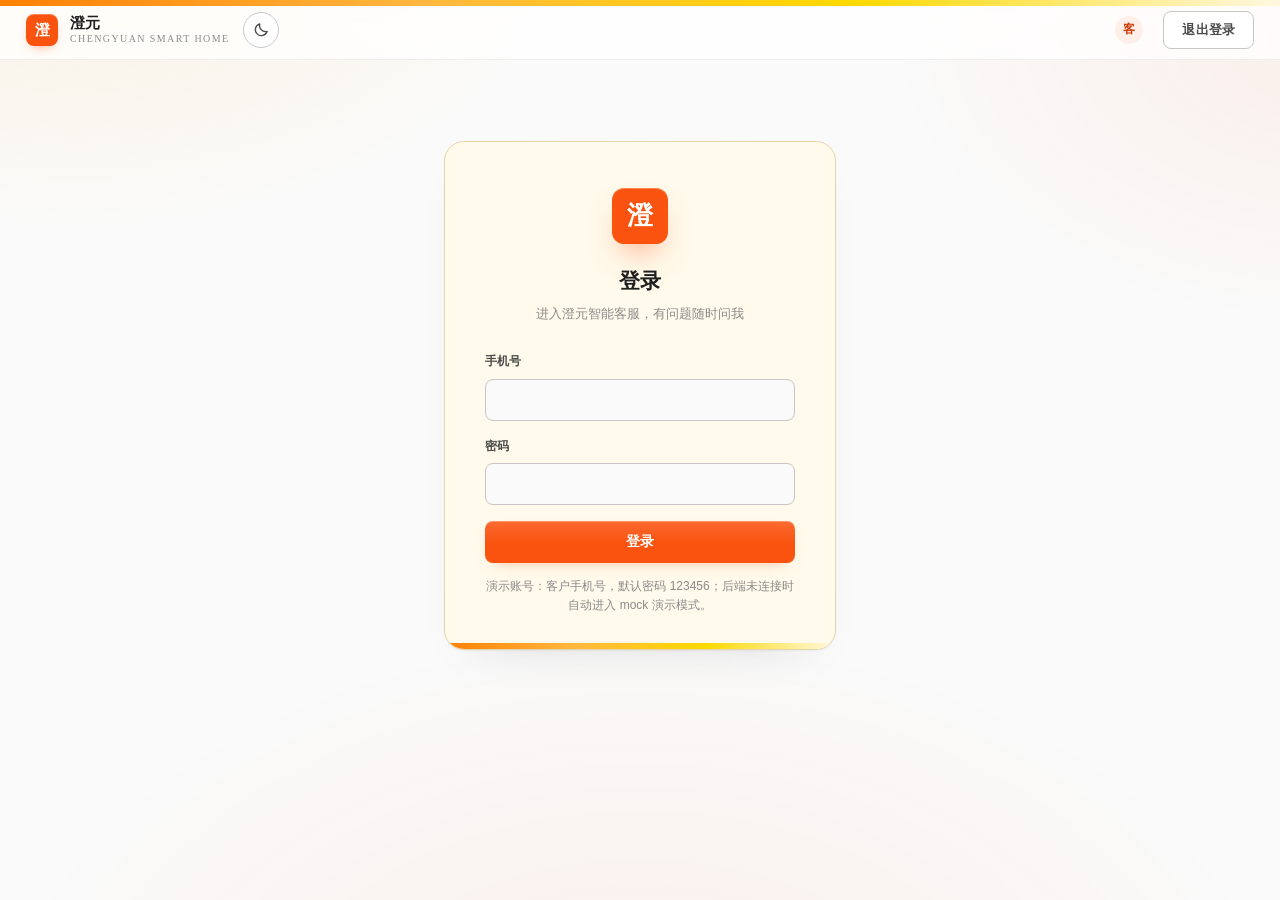
==== AI Service Agent/web/index.html @ 6de07be1 "fix(web): avoid address form without editable orders" ====
﻿<!DOCTYPE html>
<html lang="zh-CN">
<head>
<meta charset="utf-8">
<meta name="viewport" content="width=device-width, initial-scale=1">
<title>澄元智能客服</title>
<style>

/* ============================================================
   design-taste-frontend 改版 v4（2026-09-18）
   设计读法：premium smart-home consumer chat surface（redesign
   overhaul，保留 IA / 事件协议 / 逻辑层契约）。
   参考 web/DESIGN-mistral.ai.md：日落暖橙（#FA520F）+ 奶油面板 +
   墨色正文；日落条纹带为全站签名；按钮/输入 8px · 卡片 12px ·
   面板 20px，仅徽章保留 pill；用户气泡 = 墨色深底（button-dark 语言）。
   橙只出现在主 CTA / 激活态 / 签名条纹，不进气泡、不铺大面。
   Dials: VARIANCE 5 / MOTION 4 / DENSITY 3
   Shape lock（唯一半径规则）：面板 20px · 卡片/气泡 12px ·
   按钮/输入 8px · 图标按钮圆形 · 徽章 pill
   ============================================================ */
:root{
  --bg:#fafafa;
  --topbar-bg:rgba(255,255,255,.78);
  --surface:#ffffff;
  --surface-2:#fafafa;
  --surface-3:#f5f5f5;
  --cream:#fff8e0;
  --cream-soft:#fffaeb;
  --beige-deep:#e6d5a8;
  --bubble-ai:#ffffff;
  --bubble-user:#1f1f1f;
  --bubble-user-text:#ffffff;
  --ink:#1f1f1f;
  --ink-2:#4a4a4a;
  --ink-3:#8a8a8a;
  --line:#ededed;
  --line-strong:#c7c7c7;
  --accent:#fa520f;
  --accent-strong:#cc3a05;
  --accent-weak:rgba(250,82,15,.08);
  --accent-text:#cc3a05;
  --accent-line:rgba(250,82,15,.24);
  --btn-text:#ffffff;
  --stripe:linear-gradient(90deg,#ff8105,#ffb83e,#ffd900,#fff8e0);
  --glow-1:rgba(255,177,16,.12);
  --glow-2:rgba(250,82,15,.07);
  --ok:#0ea572;
  --warn:#c47f0e;
  --warn-weak:#fdf3e3;
  --warn-line:rgba(196,127,14,.22);
  --danger:#d93b3b;
  --danger-weak:#fdecec;
  --danger-line:rgba(217,59,59,.22);
  --shadow-panel:0 1px 2px rgba(31,31,31,.05),0 20px 48px -32px rgba(31,31,31,.18);
  --shadow-card:0 1px 2px rgba(31,31,31,.04);
  --shadow-btn:0 6px 16px -10px rgba(250,82,15,.55);
  --r-xl:20px;
  --r-lg:12px;
  --r-md:8px;
  --r-pill:999px;
  --ease:cubic-bezier(.2,.7,.2,1);
}
html[data-theme="dark"]{
  --bg:#141210;
  --topbar-bg:rgba(20,18,16,.78);
  --surface:#1c1917;
  --surface-2:#211d1a;
  --surface-3:#2a241d;
  --cream:#2b241c;
  --cream-soft:#241f19;
  --beige-deep:#4a4034;
  --bubble-ai:#211d1a;
  --bubble-user:#f2ede6;
  --bubble-user-text:#1f1f1f;
  --ink:#f2ede6;
  --ink-2:#b8b0a6;
  --ink-3:#8a8178;
  --line:rgba(255,255,255,.08);
  --line-strong:rgba(255,255,255,.15);
  --accent:#ff6b2b;
  --accent-strong:#ff8547;
  --accent-weak:rgba(255,107,43,.14);
  --accent-text:#ffb289;
  --accent-line:rgba(255,178,137,.26);
  --btn-text:#0a0f1e;
  --glow-1:rgba(255,129,5,.14);
  --glow-2:rgba(255,184,62,.07);
  --ok:#3bd68c;
  --warn:#f0b34a;
  --warn-weak:rgba(245,158,11,.14);
  --warn-line:rgba(240,179,74,.26);
  --danger:#f3706f;
  --danger-weak:rgba(239,68,68,.14);
  --danger-line:rgba(243,112,111,.26);
  --shadow-panel:0 1px 0 rgba(255,255,255,.03),0 1px 2px rgba(0,0,0,.4),
    0 30px 64px -34px rgba(0,0,0,.62);
  --shadow-card:0 1px 2px rgba(0,0,0,.35);
  --shadow-btn:0 8px 20px -10px rgba(109,149,255,.4);
}
*{box-sizing:border-box}
html{color-scheme:light}
html[data-theme="dark"]{color-scheme:dark}
body{margin:0;min-height:100dvh;background:var(--bg);color:var(--ink);
  font-family:"SF Pro Display","SF Pro Text",-apple-system,BlinkMacSystemFont,
  "Segoe UI Variable Display","Segoe UI","PingFang SC","Hiragino Sans GB",
  "Microsoft YaHei UI","Microsoft YaHei","Helvetica Neue",sans-serif;
  -webkit-font-smoothing:antialiased;text-rendering:optimizeLegibility;line-height:1.6}
body::before{content:"";position:fixed;inset:0;z-index:-1;pointer-events:none;
  background:
    radial-gradient(52rem 34rem at 6% -12%,var(--glow-1),transparent 62%),
    radial-gradient(46rem 30rem at 104% 4%,var(--glow-2),transparent 60%),
    radial-gradient(64rem 42rem at 50% 118%,var(--glow-2),transparent 64%)}
body::after{content:"";position:fixed;top:0;left:0;right:0;height:6px;z-index:40;
  background:var(--stripe);pointer-events:none}
button{font-family:inherit}
button,input{-webkit-tap-highlight-color:transparent}
::selection{background:var(--accent-weak);color:var(--accent-text)}

.topbar{position:sticky;top:0;z-index:20;height:60px;display:flex;align-items:center;
  gap:14px;padding:0 26px;background:var(--topbar-bg);
  backdrop-filter:blur(18px) saturate(180%);-webkit-backdrop-filter:blur(18px) saturate(180%);
  border-bottom:1px solid var(--line)}
.brand{display:flex;align-items:center;gap:12px}
.brand-logo{flex:none;width:32px;height:32px;border-radius:var(--r-md);background:var(--accent);
  color:var(--btn-text);display:flex;align-items:center;justify-content:center;font-size:15px;font-weight:800;
  box-shadow:inset 0 1px 0 rgba(255,255,255,.28),0 5px 14px -8px var(--accent)}
.brand-logo.lg{width:56px;height:56px;border-radius:var(--r-lg);font-size:26px;margin:0 auto 20px;
  box-shadow:inset 0 1px 0 rgba(255,255,255,.28),0 16px 34px -16px var(--accent)}
.brand-text{display:flex;flex-direction:column;line-height:1.25}
.brand-name{font-size:15px;font-weight:700;letter-spacing:.01em}
.brand-sub{font-size:10px;color:var(--ink-3);letter-spacing:.14em;
  font-family:Georgia,"Times New Roman",serif}
.icon-btn{flex:none;width:36px;height:36px;border-radius:50%;border:1px solid var(--line-strong);
  background:var(--surface);color:var(--ink-2);display:inline-flex;align-items:center;
  justify-content:center;cursor:pointer;
  transition:border-color .2s var(--ease),color .2s var(--ease),background .2s var(--ease),transform .15s var(--ease)}
.icon-btn:hover{border-color:var(--accent);color:var(--accent-text);background:var(--accent-weak)}
.icon-btn:active{transform:scale(.94)}
.ico-sun{display:none}
html[data-theme="dark"] .ico-sun{display:block}
html[data-theme="dark"] .ico-moon{display:none}
.topbar-user{margin-left:auto;display:flex;align-items:center;gap:10px}
.user-avatar{width:28px;height:28px;border-radius:50%;background:var(--accent-weak);
  color:var(--accent-text);display:flex;align-items:center;justify-content:center;
  font-size:12px;font-weight:700}
.user-name{font-size:13px;color:var(--ink-2)}

.view{display:none}
.view.active{display:block;animation:view-in .32s var(--ease) both}
@keyframes view-in{from{opacity:0;transform:translateY(8px)}to{opacity:1;transform:none}}

.chat-wrap{position:relative;max-width:880px;margin:16px auto 22px;background:var(--surface);
  border:1px solid var(--line);border-radius:var(--r-xl);box-shadow:var(--shadow-panel);
  display:flex;flex-direction:column;height:calc(100dvh - 98px);min-height:520px;overflow:hidden}
.chat-wrap::before{content:"";position:absolute;top:0;left:22px;right:22px;height:1px;z-index:1;
  background:linear-gradient(90deg,transparent,rgba(255,255,255,.9),transparent);pointer-events:none}
html[data-theme="dark"] .chat-wrap::before{background:linear-gradient(90deg,transparent,rgba(255,255,255,.14),transparent)}
.chat-head{display:flex;align-items:center;gap:14px;padding:18px 24px;border-bottom:1px solid var(--line)}
.agent-avatar{flex:none;width:42px;height:42px;border-radius:var(--r-lg);background:var(--accent);
  color:var(--btn-text);display:flex;align-items:center;justify-content:center;
  box-shadow:inset 0 1px 0 rgba(255,255,255,.28),0 8px 20px -12px var(--accent)}
.chat-meta{display:flex;flex-direction:column;gap:3px;min-width:0}
.chat-title-row{display:flex;align-items:center;gap:10px;flex-wrap:wrap}
.chat-title{font-size:15px;font-weight:700;letter-spacing:-.01em}
.conn-text{font-size:12px;color:var(--ink-3)}
.status-tag{display:inline-flex;align-items:center;gap:7px;height:26px;padding:0 12px;
  border-radius:var(--r-pill);font-size:12px;font-weight:600;letter-spacing:.02em;
  border:1px solid transparent}
.status-tag::before{content:"";width:6px;height:6px;border-radius:50%;background:currentColor}
.status-tag.ai{background:var(--accent-weak);color:var(--accent-text);border-color:var(--accent-line)}
.status-tag.ai::before{background:var(--accent);animation:dot-pulse 2.6s ease-in-out infinite}
.status-tag.human{background:var(--warn-weak);color:var(--warn);border-color:var(--warn-line)}
@keyframes dot-pulse{0%,100%{box-shadow:0 0 0 0 rgba(250,82,15,.4)}55%{box-shadow:0 0 0 5px rgba(250,82,15,0)}}

.chips{display:flex;gap:8px;flex-wrap:wrap;padding:13px 24px;border-bottom:1px solid var(--line)}
.chip{appearance:none;border:1px solid var(--line-strong);background:var(--surface);
  color:var(--ink-2);border-radius:var(--r-md);height:32px;padding:0 15px;font-size:13px;
  font-weight:500;cursor:pointer;display:inline-flex;align-items:center;
  transition:border-color .2s var(--ease),color .2s var(--ease),
  background .2s var(--ease),transform .15s var(--ease),box-shadow .2s var(--ease)}
.chip:hover{border-color:var(--accent);color:var(--accent-text);background:var(--accent-weak);
  box-shadow:0 4px 12px -8px var(--accent)}
.chip:active{transform:scale(.96)}

.msg-list{flex:1;overflow-y:auto;padding:26px 26px 22px;display:flex;flex-direction:column;gap:18px;
  scroll-behavior:smooth}
.msg-list:empty{align-items:center;justify-content:center}
.msg-list:empty::before{content:"澄";width:48px;height:48px;border-radius:var(--r-lg);
  display:flex;align-items:center;justify-content:center;font-size:21px;font-weight:800;
  color:#ffffff;background:var(--accent);border:1px solid var(--accent-strong);
  box-shadow:0 12px 28px -16px var(--accent);
  margin-bottom:16px}
html[data-theme="dark"] .msg-list:empty::before{box-shadow:inset 0 1px 0 rgba(255,255,255,.08),0 12px 28px -16px var(--accent)}
.msg-list:empty::after{content:"您好，我是澄元智能客服，有问题随时问我。\A 查订单、食谱咨询、固件更新，或直接选择上方快捷指令。";
  white-space:pre-line;text-align:center;color:var(--ink-3);font-size:14px;line-height:2;
  display:block;max-width:420px}
.msg-list .enter{animation:msg-in .4s var(--ease) both}
@keyframes msg-in{from{opacity:0;transform:translateY(8px) scale(.99)}to{opacity:1;transform:none}}

.msg{max-width:74%;padding:11px 16px;border-radius:var(--r-lg);font-size:14px;line-height:1.66;
  white-space:pre-wrap;overflow-wrap:break-word;position:relative}
.msg.user{align-self:flex-end;background:var(--bubble-user);color:var(--bubble-user-text);
  border-radius:var(--r-lg);box-shadow:var(--shadow-card)}
.msg.assistant{align-self:flex-start;background:var(--bubble-ai);border:1px solid var(--line);
  color:var(--ink);border-radius:var(--r-lg);margin-left:44px;
  box-shadow:var(--shadow-card)}
html[data-theme="dark"] .msg.assistant{box-shadow:inset 0 1px 0 rgba(255,255,255,.04),var(--shadow-card)}
html[data-theme="dark"] .msg.assistant::before,html[data-theme="dark"] .card::before{box-shadow:inset 0 1px 0 rgba(255,255,255,.06)}
.msg.system{align-self:center;background:var(--surface-2);border:1px solid var(--line);
  color:var(--ink-2);font-size:12px;border-radius:var(--r-pill);padding:5px 14px;max-width:90%}
.msg.assistant.typing::after{content:"";display:inline-block;width:2px;height:1em;margin-left:3px;
  vertical-align:-.15em;border-radius:1px;background:var(--accent);animation:caret-blink 1.05s steps(2,start) infinite}
@keyframes caret-blink{0%,100%{opacity:1}50%{opacity:0}}
.msg.assistant::before,.card::before{content:"澄";position:absolute;left:-44px;top:2px;width:32px;height:32px;
  border-radius:var(--r-md);display:flex;align-items:center;justify-content:center;font-size:13px;font-weight:700;
  color:var(--accent-text);background:var(--cream-soft);border:1px solid var(--beige-deep)}

.card{position:relative;border:1px solid var(--line);background:var(--surface);
  border-radius:var(--r-lg);padding:16px 18px;font-size:13px;max-width:74%;
  align-self:flex-start;margin-left:44px;box-shadow:var(--shadow-card);overflow-wrap:break-word}
.card h4{margin:0 0 8px;font-size:12px;font-weight:700;letter-spacing:.05em;color:var(--accent-text)}
.card p{margin:4px 0;color:var(--ink-2);line-height:1.6}
.row{display:flex;gap:8px;flex-wrap:wrap;margin-top:12px}
.form-card .old-info{margin:0 0 12px;padding:10px;background:var(--surface-2);border-radius:10px}
.form-card .old-info div{font-size:13px;color:var(--ink-2)}
.form-card label{display:block;margin:10px 0 5px;font-size:13px;color:var(--ink-2)}
.form-card input{width:100%;margin-bottom:4px}
.form-error{display:none;margin-top:8px;color:#ef4444;font-size:13px}

.notice,.error-bar,.handoff-banner{max-width:86%;align-self:stretch;border-radius:var(--r-md);
  padding:11px 14px;font-size:13px;line-height:1.6;overflow-wrap:break-word;
  border:1px solid var(--line);border-left-width:3px}
.notice{background:var(--warn-weak);border-left-color:var(--warn);color:var(--warn)}
.error-bar{background:var(--danger-weak);border-left-color:var(--danger);color:var(--danger)}
.handoff-banner{background:var(--accent-weak);border-left-color:var(--accent);color:var(--accent-text)}

.btn{appearance:none;border:none;border-radius:var(--r-md);padding:9px 18px;font-size:13px;
  font-weight:600;cursor:pointer;letter-spacing:.01em;display:inline-flex;align-items:center;justify-content:center;
  transition:transform .15s var(--ease),background .2s var(--ease),
  border-color .2s var(--ease),box-shadow .2s var(--ease),filter .2s var(--ease)}
.btn.primary{background:var(--accent);color:var(--btn-text);
  background-image:linear-gradient(180deg,rgba(255,255,255,.14),rgba(255,255,255,0) 55%);
  box-shadow:inset 0 1px 0 rgba(255,255,255,.28),var(--shadow-btn)}
html[data-theme="dark"] .btn.primary{background-image:linear-gradient(180deg,rgba(255,255,255,.16),rgba(255,255,255,0) 55%)}
.btn.primary:hover:not(:disabled){background:var(--accent-strong);filter:none}
.btn.primary:active:not(:disabled){transform:translateY(1px) scale(.99)}
.btn.ghost{background:var(--surface);border:1px solid var(--line-strong);color:var(--ink-2)}
.btn.ghost:hover:not(:disabled){border-color:var(--accent);color:var(--accent-text)}
.btn.ghost:active:not(:disabled){transform:translateY(1px) scale(.99)}
.btn:disabled{opacity:.5;cursor:not-allowed}
.btn-block{width:100%;padding:12px 18px;font-size:14px}
.btn.chip{height:30px;padding:0 14px}

.input-bar{padding:14px 22px 18px;border-top:1px solid var(--line);
  background:linear-gradient(180deg,transparent,rgba(250,82,15,.02))}
html[data-theme="dark"] .input-bar{background:linear-gradient(180deg,transparent,rgba(255,255,255,.02))}
.composer{display:flex;align-items:center;gap:8px;background:var(--surface-2);
  border:1px solid var(--line-strong);border-radius:var(--r-md);padding:6px 6px 6px 16px;
  box-shadow:inset 0 1px 0 rgba(255,255,255,.55);
  transition:border-color .18s var(--ease),box-shadow .18s var(--ease),background .18s var(--ease)}
html[data-theme="dark"] .composer{box-shadow:inset 0 1px 0 rgba(255,255,255,.04)}
.composer:focus-within{border-color:var(--accent);background:var(--surface);
  box-shadow:0 0 0 3px var(--accent-weak),inset 0 1px 0 rgba(255,255,255,.55)}
html[data-theme="dark"] .composer:focus-within{box-shadow:0 0 0 3px var(--accent-weak),inset 0 1px 0 rgba(255,255,255,.04)}
.composer input{flex:1;min-width:0;border:none;background:transparent;color:var(--ink);
  font-size:14px;outline:none;padding:9px 0;caret-color:var(--accent)}
.composer input::placeholder{color:var(--ink-3)}
.composer input:disabled{opacity:.6;cursor:not-allowed}
.send-btn{flex:none;width:38px;height:38px;border:none;border-radius:var(--r-md);background:var(--accent);
  border-radius:var(--r-md);
  color:var(--btn-text);display:inline-flex;align-items:center;justify-content:center;cursor:pointer;
  box-shadow:inset 0 1px 0 rgba(255,255,255,.28),0 4px 12px -6px var(--accent);
  transition:transform .15s var(--ease),box-shadow .25s var(--ease),filter .25s var(--ease),opacity .2s var(--ease)}
.send-btn:hover:not(:disabled){filter:brightness(1.05);transform:translateY(-1px)}
.send-btn:active:not(:disabled){transform:translateY(0) scale(.94)}
.send-btn:disabled{opacity:.38;cursor:not-allowed;box-shadow:none}

.login-wrap{position:relative;max-width:392px;margin:9vh auto 0;background:var(--cream-soft);
  border:1px solid var(--beige-deep);border-radius:var(--r-xl);padding:46px 40px 34px;box-shadow:var(--shadow-panel);
  overflow:hidden}
.login-wrap::after{content:"";position:absolute;left:0;right:0;bottom:0;height:6px;
  background:var(--stripe);pointer-events:none}
.login-wrap::before{content:"";position:absolute;top:0;left:22px;right:22px;height:1px;
  background:linear-gradient(90deg,transparent,rgba(255,255,255,.95),transparent)}
html[data-theme="dark"] .login-wrap::before{background:linear-gradient(90deg,transparent,rgba(255,255,255,.12),transparent)}
.login-wrap>*{animation:view-in .55s var(--ease) both}
.login-wrap>*:nth-child(2){animation-delay:.04s}
.login-wrap>*:nth-child(3){animation-delay:.08s}
.login-wrap>*:nth-child(4){animation-delay:.12s}
.login-wrap>*:nth-child(5){animation-delay:.16s}
.login-wrap>*:nth-child(6){animation-delay:.2s}
.login-wrap>*:nth-child(7){animation-delay:.24s}
.login-wrap h2{margin:0 0 6px;font-size:21px;font-weight:700;letter-spacing:-.01em;text-align:center}
.login-sub{margin:0 0 28px;font-size:13px;color:var(--ink-3);text-align:center}
.field{margin-bottom:16px}
.field label{display:block;font-size:12px;font-weight:600;color:var(--ink-2);margin-bottom:7px}
.field input{width:100%;border:1px solid var(--line-strong);background:var(--surface-2);
  color:var(--ink);border-radius:var(--r-md);padding:12px 14px;font-size:14px;outline:none;caret-color:var(--accent);
  transition:border-color .2s var(--ease),background .2s var(--ease),box-shadow .2s var(--ease)}
.field input::placeholder{color:var(--ink-3)}
.field input:hover{border-color:var(--line-strong)}
.field input:focus{border-color:var(--accent);background:var(--surface);
  box-shadow:0 0 0 3px var(--accent-weak)}
.hint{font-size:12px;color:var(--ink-3);text-align:center;margin:14px 0 0;line-height:1.6}
.hint.error{color:var(--danger)}

.btn:focus-visible,.icon-btn:focus-visible,.chip:focus-visible,.send-btn:focus-visible{outline:2px solid var(--accent);outline-offset:2px}
.msg-list::-webkit-scrollbar{width:8px}
.msg-list::-webkit-scrollbar-thumb{background:var(--line-strong);border-radius:8px;
  border:2px solid transparent;background-clip:content-box}
.msg-list::-webkit-scrollbar-thumb:hover{background:var(--ink-3);border:2px solid transparent;background-clip:content-box}
.msg-list::-webkit-scrollbar-track{background:transparent}

@media (max-width:900px){
  .topbar{padding:0 16px}
  .chat-wrap{margin:8px;height:calc(100dvh - 76px);min-height:460px}
  .msg{max-width:86%}
  .card{max-width:86%}
  .msg-list{padding:20px 16px}
  .chips,.chat-head,.input-bar{padding-left:16px;padding-right:16px}
}
@media (max-width:560px){
  .msg.assistant,.card{margin-left:0}
  .msg.assistant::before,.card::before{display:none}
  .msg.assistant,.card{border-radius:var(--r-lg)}
  .login-wrap{margin:6vh auto 0;padding:38px 24px 30px}
}
@media (prefers-reduced-motion:reduce){
  *,*::before,*::after{animation-duration:.01ms !important;animation-iteration-count:1 !important;
    transition-duration:.01ms !important}
}

</style>
</head>
<body>
<header class="topbar">
  <div class="brand">
    <span class="brand-logo" aria-hidden="true">澄</span>
    <span class="brand-text">
      <span class="brand-name">澄元</span>
      <span class="brand-sub">CHENGYUAN SMART HOME</span>
    </span>
  </div>
  <button class="icon-btn" id="btn-theme" type="button" aria-label="切换深色模式" title="切换深浅主题">
    <svg class="ico-moon" viewBox="0 0 24 24" width="17" height="17" fill="none" stroke="currentColor" stroke-width="1.8" stroke-linecap="round" stroke-linejoin="round" aria-hidden="true"><path d="M20 14.5A8.5 8.5 0 0 1 9.5 4 8.5 8.5 0 1 0 20 14.5z"/></svg>
    <svg class="ico-sun" viewBox="0 0 24 24" width="17" height="17" fill="none" stroke="currentColor" stroke-width="1.8" stroke-linecap="round" aria-hidden="true"><circle cx="12" cy="12" r="4"/><path d="M12 2v2M12 20v2M2 12h2M20 12h2M4.9 4.9l1.4 1.4M17.7 17.7l1.4 1.4M19.1 4.9l-1.4 1.4M6.3 17.7l-1.4 1.4"/></svg>
  </button>
  <div class="topbar-user" id="topbar-user" hidden>
    <span class="user-avatar" id="user-avatar" aria-hidden="true">客</span>
    <span class="user-name" id="user-name"></span>
    <button class="btn ghost" id="btn-logout">退出登录</button>
  </div>
</header>

<main id="view-login" class="view">
  <div class="login-wrap">
    <span class="brand-logo lg" aria-hidden="true">澄</span>
    <h2>登录</h2>
    <p class="login-sub">进入澄元智能客服，有问题随时问我</p>
    <div class="field">
      <label for="login-account">手机号</label>
      <input id="login-account" autocomplete="username" spellcheck="false">
    </div>
    <div class="field">
      <label for="login-password">密码</label>
      <input id="login-password" type="password" autocomplete="current-password">
    </div>
    <button class="btn primary btn-block" id="btn-login">登录</button>
    <p class="hint error" id="login-error" hidden></p>
    <p class="hint">演示账号：客户手机号，默认密码 123456；后端未连接时自动进入 mock 演示模式。</p>
  </div>
</main>

<main id="view-chat" class="view">
  <div class="chat-wrap">
    <div class="chat-head">
      <div class="agent-avatar" aria-hidden="true">
        <svg viewBox="0 0 24 24" width="20" height="20" fill="none" stroke="currentColor" stroke-width="1.7" stroke-linecap="round" stroke-linejoin="round"><path d="M12 3l1.9 4.6L18.5 9l-4.6 1.9L12 15.5l-1.9-4.6L5.5 9l4.6-1.4z"/><path d="M18.5 15.5l.9 2.1 2.1.9-2.1.9-.9 2.1-.9-2.1-2.1-.9 2.1-.9z"/></svg>
      </div>
      <div class="chat-meta">
        <div class="chat-title-row">
          <span class="chat-title">澄元智能客服</span>
          <span class="status-tag" id="status-tag">AI 在线</span>
        </div>
        <span class="conn-text" id="conn-text">连接正常</span>
      </div>
    </div>
    <div class="chips" id="chips" role="group" aria-label="快捷指令"></div>
    <div class="msg-list" id="msg-list" aria-live="polite"></div>
    <div class="input-bar">
      <div class="composer">
        <input id="msg-input" placeholder="输入消息，Enter 发送" aria-label="消息输入框" autocomplete="off" spellcheck="false">
        <button class="send-btn" id="btn-send" disabled aria-label="发送消息">
          <svg viewBox="0 0 24 24" width="18" height="18" fill="none" stroke="currentColor" stroke-width="2" stroke-linecap="round" stroke-linejoin="round" aria-hidden="true"><path d="M4.5 12h15"/><path d="M13.5 6l6 6-6 6"/></svg>
        </button>
      </div>
    </div>
  </div>
</main>
<script>
(function () {
  'use strict';

  /* ============ 纯逻辑层（DOM 无关，Node vm 可测） ============ */

  function createInitialStore() {
    return {
      view: null,
      auth: null,
      conversation: { conversation_id: null, mode: 'ai' },
      messages: [],
      conn: { status: 'idle', lastError: null },
      pendingAction: null,
      profile: null,
      orders: [],
      ordersStatus: 'idle',
      config: { mock: false, baseUrl: '' },
    };
  }

  function resolveView(hash, hasToken) {
    if (!hasToken) return 'login';
    return hash === '#/login' ? 'login' : 'chat';
  }

  var EVENT_TYPES = [
    'token', 'tool_call', 'tool_result', 'clarification_required',
    'confirmation_required', 'confirmation_updated', 'approval_required',
    'approval_updated', 'safety_rejected', 'handoff_created',
    'handoff_resolved', 'error', 'done',
  ];

  function msgId() {
    return 'm-' + Date.now().toString(36) + '-' + Math.random().toString(36).slice(2, 8);
  }

  function maskPhone(value) {
    var text = String(value || '');
    if (text.length <= 7) return '****';
    return text.slice(0, 3) + '****' + text.slice(-4);
  }

  function resolveFormType(missing) {
    var fields = missing || [];
    if (fields.indexOf('phone') >= 0) return 'update_phone';
    if (fields.indexOf('address') >= 0) return 'update_address';
    return null;
  }

  function buildFormContent(missing, profile, orders) {
    var formType = resolveFormType(missing);
    if (!formType) return null;
    var safeProfile = profile || {};

    if (formType === 'update_phone') {
      return {
        form_type: formType,
        title: '修改联系电话',
        old_info: { '当前手机号': maskPhone(safeProfile.phone || '未知') },
        fields: [
          { name: 'phone', label: '新手机号', type: 'tel', required: true },
        ],
        submit_label: '确认修改',
      };
    }

    var orderOptions = orders || [];
    var requiresOrder = (missing || []).indexOf('order_id') >= 0;
    if (requiresOrder && orderOptions.length === 0) {
      return {
        form_type: formType,
        empty_reason: '当前没有可修改收货地址的订单。',
      };
    }
    var oldInfo = { '当前收货地址': safeProfile.address || '未知' };
    var fields = [];
    if (requiresOrder) {
      if (orderOptions.length === 1) {
        var onlyOrder = orderOptions[0];
        oldInfo['目标订单'] = onlyOrder.order_id + ' · ' + (onlyOrder.status_display || '订单');
        return {
          form_type: formType,
          title: '修改收货地址',
          old_info: oldInfo,
          order_id: onlyOrder.order_id,
          fields: [{ name: 'address', label: '新收货地址', type: 'text', required: true }],
          submit_label: '确认修改',
        };
      }
      fields.push({
        name: 'order_id',
        label: '选择订单',
        type: 'select',
        required: true,
        options: orderOptions.map(function (order) {
          return {
            value: order.order_id,
            label: order.order_id + ' · ' + (order.status_display || '订单'),
          };
        }),
      });
    }
    fields.push({ name: 'address', label: '新收货地址', type: 'text', required: true });
    return {
      form_type: formType,
      title: '修改收货地址',
      old_info: oldInfo,
      fields: fields,
      submit_label: '确认修改',
    };
  }

  var PHONE_PATTERN = /^\+?[0-9][0-9\- ]{5,19}$/;

  function validateFormValues(form, values, profile) {
    var safeProfile = profile || {};
    var fields = form.fields || [];
    for (var i = 0; i < fields.length; i++) {
      var field = fields[i];
      var value = String(values[field.name] || '').trim();
      if (field.required && !value) return '请填写' + field.label;
      if (field.name === 'order_id' && value && value.length > 64) {
        return '订单号长度不能超过 64 个字符';
      }
    }

    if (form.form_type === 'update_phone') {
      var phone = String(values.phone || '').trim();
      if (!PHONE_PATTERN.test(phone)) return '请输入有效的新手机号';
      if (safeProfile.phone && phone === safeProfile.phone) {
        return '新手机号不能与当前手机号相同';
      }
    }

    if (form.form_type === 'update_address') {
      var address = String(values.address || '').trim();
      if (address.length < 5) return '新收货地址长度不能少于 5 个字符';
      if (safeProfile.address && address === safeProfile.address) {
        return '新收货地址不能与当前收货地址相同';
      }
    }

    return '';
  }

  function formatFormSubmission(formType, values) {
    if (formType === 'update_phone') {
      return '[表单提交] 修改联系电话\n新手机号：' + String(values.phone || '').trim();
    }
    if (formType === 'update_address') {
      var lines = ['[表单提交] 修改收货地址'];
      var orderId = String(values.order_id || '').trim();
      if (orderId) lines.push('订单号：' + orderId);
      lines.push('新地址：' + String(values.address || '').trim());
      return lines.join('\n');
    }
    return '';
  }

  function resetConversation(store) {
    var s = JSON.parse(JSON.stringify(store));
    s.conversation = { conversation_id: null, mode: 'ai' };
    s.messages = [];
    s.conn = { status: 'idle', lastError: null };
    s.pendingAction = null;
    return s;
  }

  function mergeHistory(existing, incoming) {
    var seen = {};
    var out = [];
    existing.forEach(function (m) { if (m.id) seen[m.id] = true; out.push(m); });
    (incoming || []).forEach(function (m) {
      var id = m.id || msgId();
      var content = m.text || m.content || '';
      if (content.indexOf('[表单提交] 修改联系电话') === 0 ||
          content.indexOf('[表单提交] 修改收货地址') === 0) return;
      if (seen[id]) return;
      seen[id] = true;
      out.push({
        id: id,
        role: m.role === 'user' ? 'user' : 'assistant',
        kind: 'text',
        content: m.text || m.content || '',
        meta: m.meta || {},
      });
    });
    return out;
  }

  function applyEvent(store, event) {
    var type = event.type;
    var data = event.data || {};
    var s = JSON.parse(JSON.stringify(store));
    s.conn.lastError = null;

    switch (type) {
      case 'token':
        s.conn.status = 'streaming';
        var last = s.messages[s.messages.length - 1];
        if (last && last.role === 'assistant' && last.kind === 'text') {
          last.content += data.text || '';
        } else {
          s.messages.push({ id: msgId(), role: 'assistant', kind: 'text', content: data.text || '', meta: {} });
        }
        break;
      case 'tool_call':
      case 'tool_result':
        break;
      case 'clarification_required': {
        var form = buildFormContent(data.missing || [], s.profile, s.orders);
        if (form && form.empty_reason) {
          s.messages.push({
            id: msgId(),
            role: 'assistant',
            kind: 'notice',
            content: {
              rule: 'address_options_unavailable',
              reason: s.ordersStatus === 'error'
                ? '订单列表加载失败，请重新打开会话或稍后重试。'
                : form.empty_reason,
            },
            meta: {},
          });
        } else if (form) {
          s.messages.push({
            id: msgId(), role: 'assistant', kind: 'form',
            content: form, meta: { status: 'pending' },
          });
        } else {
          s.messages.push({ id: msgId(), role: 'assistant', kind: 'clarify',
            content: { missing: data.missing || [], reason: data.reason || null }, meta: {} });
        }
        break;
      }
      case 'confirmation_required':
        s.pendingAction = { kind: 'confirm', status: 'pending', summary: data.summary || '' };
        s.messages.push({ id: msgId(), role: 'assistant', kind: 'confirm',
          content: { summary: data.summary || '' }, meta: { status: 'pending' } });
        break;
      case 'confirmation_updated':
        var confirmStatus = data.action === 'confirmed' ? 'confirmed' : 'canceled';
        if (s.pendingAction && s.pendingAction.kind === 'confirm') s.pendingAction.status = confirmStatus;
        for (var j = s.messages.length - 1; j >= 0; j--) {
          if (s.messages[j].kind === 'confirm') { s.messages[j].meta.status = confirmStatus; break; }
        }
        break;
      case 'approval_required':
        s.pendingAction = { kind: 'approval', id: data.approval_id, status: 'pending',
          summary: data.summary || '', expires_at: data.expires_at || null };
        s.messages.push({ id: msgId(), role: 'assistant', kind: 'approval',
          content: { approval_id: data.approval_id, summary: data.summary || '', expires_at: data.expires_at || null },
          meta: { status: 'pending' } });
        break;
      case 'approval_updated':
        var approvalStatus = data.status || 'pending';
        if (s.pendingAction && s.pendingAction.kind === 'approval' && s.pendingAction.id === data.approval_id) {
          s.pendingAction.status = approvalStatus;
        }
        for (var k = s.messages.length - 1; k >= 0; k--) {
          if (s.messages[k].kind === 'approval') { s.messages[k].meta.status = approvalStatus; break; }
        }
        break;
      case 'safety_rejected':
        s.messages.push({ id: msgId(), role: 'assistant', kind: 'notice',
          content: { rule: data.rule || '', reason: data.reason || '' }, meta: {} });
        break;
      case 'handoff_created':
        s.conversation.mode = 'human';
        s.conn.status = 'polling';
        s.messages.push({ id: msgId(), role: 'system', kind: 'handoff',
          content: { reason: data.reason || '', summary: data.summary || '' }, meta: { state: 'created' } });
        break;
      case 'handoff_resolved':
        s.conversation.mode = 'ai';
        s.conn.status = 'idle';
        s.messages.push({ id: msgId(), role: 'system', kind: 'handoff', content: {}, meta: { state: 'resolved' } });
        break;
      case 'error':
        s.conn.lastError = { code: data.code || 'E_UNKNOWN', message: data.message || '未知错误' };
        s.messages.push({ id: msgId(), role: 'system', kind: 'error',
          content: { code: data.code || 'E_UNKNOWN', message: data.message || '未知错误' }, meta: {} });
        break;
      case 'done':
        // event-spec done.final 契约：无 token 流（如 KB 缺口整段回复）时，
        // 最终文本只携带在 done.final 里；有 token 流时其内容已拼入末条 text，幂等跳过。
        s.conn.status = s.conversation.mode === 'human' ? 'polling' : 'idle';
        if (typeof data.final === 'string' && data.final) {
          var last = s.messages[s.messages.length - 1];
          if (last && last.kind === 'form' && last.meta.status === 'pending') return s;
          var alreadyShown = last && last.kind === 'text' && last.role === 'assistant' &&
            last.content === data.final;
          if (!alreadyShown) {
            s.messages.push({ id: msgId(), role: 'assistant', kind: 'text',
              content: data.final, meta: {} });
          }
        }
        break;
    }
    return s;
  }
  var QUICK_CMDS = [
    { label: '新会话', cmd: '重新开始' },
    { label: '查订单', cmd: '查询我的订单' },
    { label: '食谱咨询', cmd: '我想咨询食谱' },
    { label: '固件更新', cmd: '如何更新固件' },
    { label: 'App 配对', cmd: '如何配对 Chengyuan Home App' },
    { label: '申请售后', cmd: '我要申请售后' },
    { label: '转人工', cmd: '转人工客服' },
  ];

  function statusLabel(status) {
    if (status === 'approved') return '已通过';
    if (status === 'rejected') return '已拒绝';
    if (status === 'expired') return '已过期';
    return '审批中';
  }

  function messageNode(m) {
    switch (m.kind) {
      case 'text':
        return { tag: 'div', attrs: { class: 'msg ' + m.role }, children: [m.content] };
      case 'form': {
        var oldInfo = m.content.old_info || {};
        var oldKeys = Object.keys(oldInfo);
        var oldKids = oldKeys.map(function (key) {
          return { tag: 'div', children: [key + '：' + oldInfo[key]] };
        });
        var fieldNodes = (m.content.fields || []).map(function (field) {
          var attrs = {
            name: field.name,
            type: field.type || 'text',
            'data-form-field': field.name,
            'aria-label': field.label,
          };
          if (field.required) attrs.required = 'required';
          if (field.type === 'select') {
            delete attrs.type;
            return { tag: 'div', children: [
              { tag: 'label', children: [field.label] },
              { tag: 'select', attrs: attrs, children: (field.options || []).map(function (option) {
                return {
                  tag: 'option',
                  attrs: { value: option.value },
                  children: [option.label],
                };
              }) },
            ] };
          }
          return { tag: 'div', children: [
            { tag: 'label', children: [field.label] },
            { tag: 'input', attrs: attrs },
          ] };
        });
        var buttonAttrs = {
          class: 'btn primary',
          'data-action': 'form-submit',
          'data-form-id': m.id,
        };
        if (m.meta.status === 'submitted') buttonAttrs.disabled = 'disabled';
        return { tag: 'div', attrs: { class: 'card form-card', 'data-form-id': m.id }, children: [
          { tag: 'h4', children: [m.content.title] },
          { tag: 'div', attrs: { class: 'old-info' }, children: oldKids },
          { tag: 'div', children: fieldNodes },
          { tag: 'div', attrs: { class: 'form-error' }, children: [''] },
          { tag: 'div', attrs: { class: 'row' }, children: [
            { tag: 'button', attrs: buttonAttrs, children: [m.content.submit_label] },
          ] },
        ] };
      }
      case 'clarify':
        var missing = m.content.missing || [];
        var kids = [
          { tag: 'h4', children: ['需要补充信息'] },
          { tag: 'p', children: ['请提供：' + missing.join('、')] },
        ];
        if (missing.length) {
          kids.push({
            tag: 'div', attrs: { class: 'row' }, children: missing.map(function (field) {
              return { tag: 'button', attrs: { class: 'btn ghost chip', 'data-action': 'clarify', 'data-field': field }, children: ['补充 ' + field] };
            }),
          });
        }
        return { tag: 'div', attrs: { class: 'card' }, children: kids };
      case 'confirm':
        return { tag: 'div', attrs: { class: 'card' }, children: [
          { tag: 'h4', children: ['请确认操作'] },
          { tag: 'p', children: [m.content.summary] },
          m.meta.status === 'pending'
            ? { tag: 'div', attrs: { class: 'row' }, children: [
                { tag: 'button', attrs: { class: 'btn primary', 'data-action': 'confirm', 'data-msg-id': m.id }, children: ['确认'] },
                { tag: 'button', attrs: { class: 'btn ghost', 'data-action': 'cancel', 'data-msg-id': m.id }, children: ['取消'] },
              ] }
            : { tag: 'p', children: [m.meta.status === 'confirmed' ? '已确认' : '已取消'] },
        ] };
      case 'approval': {
        var approvalKids = [
          { tag: 'h4', children: ['高风险操作 · 人工审批中'] },
          { tag: 'p', children: [m.content.summary] },
          { tag: 'p', children: ['状态：' + statusLabel(m.meta.status) +
            (m.content.expires_at ? '（' + m.content.expires_at + ' 到期）' : '')] },
        ];
        if (m.meta.status === 'pending') {
          approvalKids.push({ tag: 'div', attrs: { class: 'row' }, children: [
            { tag: 'button', attrs: { class: 'btn primary', 'data-action': 'approve', 'data-approval-id': m.content.approval_id }, children: ['同意'] },
            { tag: 'button', attrs: { class: 'btn ghost', 'data-action': 'reject', 'data-approval-id': m.content.approval_id }, children: ['拒绝'] },
          ] });
        }
        return { tag: 'div', attrs: { class: 'card' }, children: approvalKids };
      }
      case 'notice':
        return {
          tag: 'div',
          attrs: { class: 'notice' },
          children: [m.content.rule === 'address_options_unavailable'
            ? m.content.reason
            : '安全拦截：' + m.content.reason],
        };
      case 'handoff':
        return m.meta.state === 'created'
          ? { tag: 'div', attrs: { class: 'handoff-banner' }, children: ['已转人工客服' + (m.content.summary ? '：' + m.content.summary : '')] }
          : { tag: 'div', attrs: { class: 'handoff-banner' }, children: ['人工服务已结束，AI 客服继续为您服务'] };
      case 'error':
        return { tag: 'div', attrs: { class: 'error-bar' }, children: ['[' + m.content.code + '] ' + m.content.message] };
    }
  }

  function buildView(store) {
    var human = store.conversation.mode === 'human';
    var reconnecting = store.conn.status === 'reconnecting';
    return {
      headerStatus: human
        ? { text: '人工接待中', cls: 'human', connText: '当前由人工客服接待' }
        : { text: 'AI 在线', cls: 'ai', connText: reconnecting ? '连接中断，重连中…' : '连接正常' },
      chips: QUICK_CMDS.map(function (c) {
        return { tag: 'button', attrs: { class: 'chip', 'data-cmd': c.cmd }, children: [c.label] };
      }),
      messages: store.messages.map(messageNode),
      inputDisabled: store.conn.status === 'streaming' || store.conn.status === 'reconnecting',
    };
  }
  function createApi(config) {
    var base = (config && config.baseUrl) || '';
    var token = (config && config.token) || null;
    var fetchImpl = (config && config.fetchImpl) || (typeof fetch !== 'undefined' ? fetch : null);

    function headers() {
      var h = { 'Content-Type': 'application/json' };
      if (token) h['Authorization'] = 'Bearer ' + token;
      return h;
    }

    function apiError(label, r) {
      var err = new Error(label + ' ' + r.status);
      err.status = r.status;
      err.code = r.status === 401 ? 'AUTH_EXPIRED' : label;
      return err;
    }

    async function login(account, password) {
      var r = await fetchImpl(base + '/auth/login', {
        method: 'POST', headers: headers(),
        body: JSON.stringify({ phone: account, password: password }),
      });
      if (!r.ok) throw apiError('LOGIN_FAILED', r);
      var auth = await r.json();
      token = (auth && auth.token) || null;
      return auth;
    }

    async function createSession(user) {
      // D2：后端 CreateSessionBody{user_id}（user-page-spec §10）；user 缺失兜底 anonymous
      var uid = (user && (user.id || user.name)) || 'anonymous';
      var r = await fetchImpl(base + '/sessions', {
        method: 'POST', headers: headers(),
        body: JSON.stringify({ user_id: uid }),
      });
      if (!r.ok) throw apiError('SESSION_FAILED', r);
      return await r.json();
    }

    async function getMessages(conversationId) {
      var r = await fetchImpl(base + '/conversations/' + encodeURIComponent(conversationId) + '/messages', { headers: headers() });
      if (!r.ok) throw apiError('MESSAGES_FAILED', r);
      var data = await r.json();
      // D4：后端 {items, mode} -> 页面消费形状 {messages, mode}（loadHistory / applyPollResult）
      return { messages: (data && data.items) || [], mode: data && data.mode };
    }

    async function getProfile() {
      var r = await fetchImpl(base + '/me/profile', { headers: headers() });
      if (!r.ok) throw apiError('PROFILE_FAILED', r);
      return await r.json();
    }

    async function getOrders() {
      var r = await fetchImpl(base + '/me/orders?address_editable=true', { headers: headers() });
      if (!r.ok) throw apiError('ORDERS_FAILED', r);
      return await r.json();
    }

    async function sendMessage(conversationId, text, onEvent) {
      var r = await fetchImpl(base + '/chat', {
        method: 'POST', headers: headers(),
        body: JSON.stringify({ session_id: conversationId, message: text }),
      });
      if (!r.ok || !r.body) throw apiError('SEND_FAILED', r);
      var reader = r.body.getReader();
      var decoder = new TextDecoder();
      var buf = '';
      while (true) {
        var chunk = await reader.read();
        if (chunk.done) break;
        buf += decoder.decode(chunk.value, { stream: true });
        var idx;
        while ((idx = buf.indexOf('\n\n')) >= 0) {
          var block = buf.slice(0, idx);
          buf = buf.slice(idx + 2);
          block.split('\n').forEach(function (line) {
            if (line.indexOf('data: ') === 0) onEvent(JSON.parse(line.slice(6)));
          });
        }
      }
      return { ok: true };
    }

    async function confirm(conversationId, action) {
      var r = await fetchImpl(base + '/actions/confirm', {
        method: 'POST', headers: headers(),
        body: JSON.stringify({ conversation_id: conversationId, action: action }),
      });
      if (!r.ok) throw apiError('CONFIRM_FAILED', r);
      return await r.json();
    }

    async function approve(approvalId) {
      var r = await fetchImpl(base + '/approvals/' + encodeURIComponent(approvalId) + '/approve', {
        method: 'POST', headers: headers(),
      });
      if (!r.ok) throw apiError('APPROVE_FAILED', r);
      return await r.json();
    }

    async function reject(approvalId) {
      var r = await fetchImpl(base + '/approvals/' + encodeURIComponent(approvalId) + '/reject', {
        method: 'POST', headers: headers(),
      });
      if (!r.ok) throw apiError('APPROVE_FAILED', r);
      return await r.json();
    }

    async function clarify(conversationId, fields) {
      var r = await fetchImpl(base + '/actions/clarify', {
        method: 'POST', headers: headers(),
        body: JSON.stringify({ conversation_id: conversationId, fields: fields || [] }),
      });
      if (!r.ok) throw apiError('CLARIFY_FAILED', r);
      return await r.json();
    }

    return {
      login: login, createSession: createSession, getMessages: getMessages,
      sendMessage: sendMessage, confirm: confirm, approve: approve, reject: reject, clarify: clarify,
      getOrders: getOrders,
      getProfile: getProfile,
    };
  }

  var MOCK_EVENT_DELAY_MS = 120; // P2: mock 事件逐条推送间隔，模拟真实 SSE 流式节奏

  function mockDelay(ms) {
    return new Promise(function (resolve) { setTimeout(resolve, ms); });
  }

  function createMockApi(opts) {
    // P1: mock 是会话内状态（刷新即重置，真实历史由后端 Message Store 重建）。
    // 坐席回复只在流内发出 handoff_created 之后才由 getMessages 返回，
    // 避免登录/刷新时预置「人工客服回复 / 人工服务已结束」。
    var delayMs = (opts && opts.delayMs != null) ? opts.delayMs : MOCK_EVENT_DELAY_MS;
    var handoffSeen = false;
    var seatDelivered = false;
    var seat = { id: 'seat-1', role: 'assistant', text: '人工客服：您好，您的退款申请已加急处理，预计 24 小时内到账。' };
    var profile = { user_id: 'demo-user', phone: '+6581234567', address: 'No. 1, Demo Road' };
    var orders = [{
      order_id: 'ORD-PAID-1',
      status_display: '已付款',
      ordered_at: '2026-10-07T00:00:00+08:00',
      amount: 99.0,
      currency: 'CNY',
    }];
    return {
      async login(account) {
        return { token: 'mock-token', user: { name: account || '演示用户' } };
      },
      async createSession() {
        return { conversation_id: 'mock-1', mode: 'ai' };
      },
      async getMessages() {
        if (!handoffSeen) return { messages: [], mode: 'ai' };
        if (!seatDelivered) {
          seatDelivered = true;
          return { messages: [seat], mode: 'human' };
        }
        return { messages: [], mode: 'ai' }; // 模拟人工已解决
      },
      async getProfile() { return profile; },
      async getOrders() { return { orders: orders, count: orders.length }; },
      async sendMessage(conversationId, text, onEvent) {
        // mock 演示流去掉 handoff_resolved：让转人工后的轮询真实跑起来（getMessages 返回 mode=ai 模拟人工解决）
        var events = mockStream().filter(function (e) { return e.type !== 'handoff_resolved'; });
        for (var i = 0; i < events.length; i++) {
          if (events[i].type === 'handoff_created') { handoffSeen = true; seatDelivered = false; }
          onEvent(events[i]);
          if (i < events.length - 1) await mockDelay(delayMs);
        }
        return { ok: true };
      },
      async confirm() { return { ok: true }; },
      async approve() { return { ok: true }; },
      async clarify() { return { ok: true }; },
    };
  }

  function mockStream() {
    return [
      { type: 'token', data: { text: '您好，我是澄元智能客服，有问题随时问我。\n可以查订单、聊食谱、查固件更新，也可以申请售后。' } },
      { type: 'tool_call', data: { name: 'order_lookup', args: { order_id: 'A1001' } } },
      { type: 'tool_result', data: { name: 'order_lookup', ok: true, summary: '订单 A1001：已发货，预计明天送达。' } },
      { type: 'clarification_required', data: { missing: ['order_id'] } },
      { type: 'confirmation_required', data: { summary: '修改订单 A1001 收货地址为：北京市朝阳区 xx 路 1 号' } },
      { type: 'confirmation_updated', data: { action: 'confirmed' } },
      { type: 'approval_required', data: { approval_id: 'ap-1', summary: '取消订单 A1001（金额 ¥1,299.00）', expires_at: '2026-09-17T23:59:59Z' } },
      { type: 'approval_updated', data: { approval_id: 'ap-1', status: 'approved' } },
      { type: 'safety_rejected', data: { rule: 'refund_blacklist', reason: '该订单已超出 7 天无理由退款期限' } },
      { type: 'handoff_created', data: { reason: '用户情绪升级', summary: '用户多次要求人工介入' } },
      { type: 'handoff_resolved', data: {} },
      { type: 'error', data: { code: 'E_TIMEOUT', message: '服务响应超时，请重试' } },
      { type: 'done', data: { final: true } },
    ];
  }
  /* __POLL_LAYER__ */

  function nextPollDelay(attempt) {
    var ms = 1000 * Math.pow(2, attempt);
    return ms > 15000 ? 15000 : ms;
  }

  function canRetry(store) {
    return !!(store.auth && !store.auth.expired);
  }

  function isAuthExpiredError(err) {
    return !!(err && (err.status === 401 || err.code === 'AUTH_EXPIRED'));
  }

  function markAuthExpired(store) {
    var s = resetConversation(store);
    s.auth = { token: null, user: null, expired: true };
    return s;
  }

  function markReconnecting(store, message) {
    var s = JSON.parse(JSON.stringify(store));
    s.conn.status = 'reconnecting';
    s.conn.lastError = { code: 'E_RECONNECT', message: message || '连接中断，重连中…' };
    return s;
  }

  function applyPollResult(store, data) {
    var s = JSON.parse(JSON.stringify(store));
    var incoming = (data.messages || []).filter(function (m) {
      return m && typeof m === 'object';
    }).map(function (m) {
      var copy = JSON.parse(JSON.stringify(m));
      copy.meta = { seat: true };
      return copy;
    });
    s.messages = mergeHistory(s.messages, incoming);
    if (data.mode === 'ai' && s.conversation.mode === 'human') {
      s.conversation.mode = 'ai';
      s.conn.status = 'idle';
      s.messages.push({ id: msgId(), role: 'system', kind: 'handoff', content: {}, meta: { state: 'resolved' } });
    } else {
      s.conn.status = 'polling';
    }
    return s;
  }

  async function bootstrapSession(store, api, savedConversationId) {
    var s = resetConversation(store);
    if (savedConversationId) {
      s.conversation.conversation_id = savedConversationId;
      return { store: s, created: false };
    }
    var session = await api.createSession(store.auth && store.auth.user);
    s.conversation.conversation_id = session.conversation_id || session.session_id;
    s.conversation.mode = session.mode || 'ai';
    return { store: s, created: true };
  }
  /* __WIRING__ */

  if (typeof window !== 'undefined') {
    window.UserPage = {
      createInitialStore: createInitialStore,
      resetConversation: resetConversation,
      mergeHistory: mergeHistory,
      resolveView: resolveView,
      applyEvent: applyEvent,
      EVENT_TYPES: EVENT_TYPES,
      maskPhone: maskPhone,
      resolveFormType: resolveFormType,
      buildFormContent: buildFormContent,
      validateFormValues: validateFormValues,
      formatFormSubmission: formatFormSubmission,
      buildView: buildView,
      createApi: createApi,
      createMockApi: createMockApi,
      mockStream: mockStream,
      nextPollDelay: nextPollDelay,
      markReconnecting: markReconnecting,
      applyPollResult: applyPollResult,
      canRetry: canRetry,
      isAuthExpiredError: isAuthExpiredError,
      markAuthExpired: markAuthExpired,
      bootstrapSession: bootstrapSession,
    };
  }

  /* ============ DOM 装配层（仅浏览器） ============ */
  if (typeof document === 'undefined') return;

  function mountNode(node) {
    if (typeof node === 'string') return document.createTextNode(node);
    var el = document.createElement(node.tag);
    for (var key in node.attrs) {
      if (key === 'class') el.className = node.attrs[key];
      else el.setAttribute(key, node.attrs[key]);
    }
    var children = node.children || [];
    children.forEach(function (child) { el.appendChild(mountNode(child)); });
    return el;
  }

function collectFormValues(formElement) {
  var inputs = formElement.querySelectorAll('[data-form-field]');
  var values = {};
  for (var i = 0; i < inputs.length; i++) {
    values[inputs[i].getAttribute('data-form-field')] = inputs[i].value.trim();
  }
  return values;
}

function showFormError(formElement, message) {
  var errorElement = formElement.querySelector('.form-error');
  if (!errorElement) return;
  errorElement.textContent = message;
  errorElement.style.display = message ? 'block' : 'none';
}

  var prevMsgCount = 0; // 入场动画判定：仅当消息数量增加时视为新消息
  function applyView() {
    var v = UserPage.buildView(store);
    var tag = document.getElementById('status-tag');
    tag.textContent = v.headerStatus.text;
    tag.className = 'status-tag ' + v.headerStatus.cls;
    document.getElementById('conn-text').textContent = v.headerStatus.connText;
    var chips = document.getElementById('chips');
    chips.innerHTML = '';
    v.chips.forEach(function (node) { chips.appendChild(mountNode(node)); });
    var list = document.getElementById('msg-list');
    var isNewMessage = v.messages.length > prevMsgCount;
    prevMsgCount = v.messages.length;
    list.innerHTML = '';
    v.messages.forEach(function (node) { list.appendChild(mountNode(node)); });
    if (isNewMessage && list.lastElementChild) list.lastElementChild.classList.add('enter');
    // 流式输入光标：仅最后一个 AI 文本气泡
    var lastMsg = store.messages[store.messages.length - 1];
    if (store.conn.status === 'streaming' && lastMsg &&
        lastMsg.role === 'assistant' && lastMsg.kind === 'text' && list.lastElementChild) {
      list.lastElementChild.classList.add('typing');
    }
    document.getElementById('msg-input').disabled = v.inputDisabled;
    document.getElementById('btn-send').disabled = v.inputDisabled;
    list.scrollTop = list.scrollHeight;
  }

  var AUTH_KEY = 'user_page_auth';
  var CONV_KEY = 'user_page_conversation';

  function loadConversationId() {
    try { return window.sessionStorage.getItem(CONV_KEY) || null; } catch (e) { return null; }
  }

  function saveConversationId(id) {
    try {
      if (id) window.sessionStorage.setItem(CONV_KEY, id);
      else window.sessionStorage.removeItem(CONV_KEY);
    } catch (e) { /* ignore */ }
  }

  function clearConversationId() {
    try { window.sessionStorage.removeItem(CONV_KEY); } catch (e) { /* ignore */ }
  }

  function loadAuth() {
    try {
      var raw = window.sessionStorage.getItem(AUTH_KEY);
      return raw ? JSON.parse(raw) : null;
    } catch (e) {
      return null;
    }
  }

  function saveAuth(auth) {
    window.sessionStorage.setItem(AUTH_KEY, JSON.stringify(auth));
  }

  function clearAuth() {
    window.sessionStorage.removeItem(AUTH_KEY);
  }

  function showView(name) {
    var login = document.getElementById('view-login');
    var chat = document.getElementById('view-chat');
    login.classList.toggle('active', name === 'login');
    chat.classList.toggle('active', name === 'chat');
    document.getElementById('topbar-user').hidden = name === 'login';
    if (name === 'chat') {
      var displayName = (store.auth && store.auth.user && store.auth.user.name) || '';
      document.getElementById('user-name').textContent = displayName;
      var avatar = document.getElementById('user-avatar');
      if (avatar) avatar.textContent = displayName ? displayName.slice(0, 1) : '客';
    }
  }

  var store = createInitialStore();
  store.auth = loadAuth();
  store.view = resolveView(window.location.hash, !!(store.auth && store.auth.token));
  showView(store.view);

  window.addEventListener('hashchange', function () {
    store.view = resolveView(window.location.hash, !!(store.auth && store.auth.token));
    showView(store.view);
    if (store.view === 'chat' && !store.conversation.conversation_id) bootstrapChat();
  });

  document.getElementById('btn-logout').addEventListener('click', function () {
    stopPolling();
    if (reconnectTimer !== null) { clearTimeout(reconnectTimer); reconnectTimer = null; }
    clearAuth();
    clearConversationId();
    store = resetConversation(store);
    store.auth = null;
    window.location.hash = '#/login';
    store.view = resolveView(window.location.hash, false);
    showView(store.view);
  });

  function getConfig() {
    var mock = false;
    try {
      mock = new URLSearchParams(window.location.search).get('mock') === 'true' ||
        window.localStorage.getItem('mock') === 'true';
      if (window.location.protocol === 'file:') mock = true;
    } catch (e) { /* ignore */ }
    return { mock: mock, baseUrl: '' };
  }

  store.config = getConfig();
  var api = store.config.mock
    ? createMockApi()
    : createApi({ fetchImpl: window.fetch ? window.fetch.bind(window) : null, baseUrl: store.config.baseUrl });

  function handleAuthExpired() {
    stopPolling();
    if (reconnectTimer !== null) { clearTimeout(reconnectTimer); reconnectTimer = null; }
    clearAuth();
    store = markAuthExpired(store);
    window.location.hash = '#/login';
    store.view = resolveView(window.location.hash, false);
    showView(store.view);
    var errEl = document.getElementById('login-error');
    if (errEl) { errEl.textContent = '登录已过期，请重新登录'; errEl.hidden = false; }
  }

  async function bootstrapChat() {
    if (!store.auth || !store.auth.token) return false;
    stopPolling();
    try {
      var result = await bootstrapSession(store, api, loadConversationId());
      store = result.store;
      if (result.created) saveConversationId(store.conversation.conversation_id);
    } catch (e) {
      if (isAuthExpiredError(e)) { handleAuthExpired(); return false; }
      return false; // 会话启动失败不阻塞对话视图
    }
    try {
      store.profile = await api.getProfile();
    } catch (e) {
      if (isAuthExpiredError(e)) { handleAuthExpired(); return false; }
      store.profile = null;
    }
    try {
      var orderResult = await api.getOrders();
      store.orders = orderResult.orders || [];
      store.ordersStatus = 'ready';
    } catch (e) {
      if (isAuthExpiredError(e)) { handleAuthExpired(); return false; }
      store.orders = [];
      store.ordersStatus = 'error';
    }
    var loaded = await loadHistory();
    if (!loaded) return false; // 401 已由 handleAuthExpired 处理
    applyView();
    if (store.conversation.mode === 'human') startPolling();
    return true;
  }

  function pushUserMessage(text, visible) {
    if (visible !== false) {
      store.messages.push({ id: msgId(), role: 'user', kind: 'text', content: text, meta: {} });
    }
    store.conn.status = 'streaming';
    applyView();
  }

  function pushHistory(messages) {
    store.messages = mergeHistory(store.messages, messages);
    applyView();
  }

  async function loadHistory() {
    try {
      var data = await api.getMessages(store.conversation.conversation_id);
      if (data) {
        if (data.messages) pushHistory(data.messages);
        if (data.mode) {
          store.conversation.mode = data.mode;
          store.conn.status = data.mode === 'human' ? 'polling' : 'idle';
        }
        applyView();
      }
      return true;
    } catch (e) {
      if (isAuthExpiredError(e)) { handleAuthExpired(); return false; }
      /* 历史加载失败不阻塞对话 */
      return true;
    }
  }

  function startUserTurn(text, options) {
    pushUserMessage(text, !(options && options.visible === false));
    api.sendMessage(store.conversation.conversation_id, text, function (event) {
      store = applyEvent(store, event);
      applyView();
    }).catch(function (e) {
      if (isAuthExpiredError(e)) { handleAuthExpired(); return; }
      store = markReconnecting(store, '连接中断，正在重连…');
      applyView();
      scheduleReconnect(text, 0);
    }).then(function () {
      if (store.conversation.mode === 'human' && typeof startPolling === 'function') startPolling();
    });
  }

  function doSend() {
    var input = document.getElementById('msg-input');
    var text = input.value.trim();
    if (!text) return;
    // P2: 流式/重连期间禁止重复发送（chips 点击也走 doSend）
    if (store.conn.status === 'streaming' || store.conn.status === 'reconnecting') return;
    input.value = '';
    startUserTurn(text);
  }

  async function doLogin() {
    var account = document.getElementById('login-account').value;
    var password = document.getElementById('login-password').value;
    var errEl = document.getElementById('login-error');
    errEl.hidden = true;
    try {
      var auth;
      try {
        auth = await api.login(account, password);
      } catch (e) {
        if (!isNetworkFailure(e) || store.config.mock) throw e;
        enableMockMode();
        auth = await api.login(account, password);
        var hint = document.querySelector('.login-wrap .hint:not(.error)');
        if (hint) hint.textContent = '后端未连接，已进入 mock 演示模式';
      }
      saveAuth(auth);
      store.auth = auth;
      var ok = await bootstrapChat();
      if (!ok) {
        if (store.auth && store.auth.token) {
          errEl.textContent = '会话创建失败，请重试';
          errEl.hidden = false;
        }
        return;
      }
      window.location.hash = '#/chat';
      store.view = resolveView('#/chat', true);
      showView(store.view);
    } catch (e) {
      errEl.textContent = '登录失败：' + e.message;
      errEl.hidden = false;
    }
  }

  function isNetworkFailure(e) {
    return !!(e && (e.name === 'TypeError' ||
      /failed to fetch|networkerror|load failed/i.test(e.message || '')));
  }

  function enableMockMode() {
    store.config.mock = true;
    api = createMockApi();
  }

  document.getElementById('btn-login').addEventListener('click', doLogin);
  document.getElementById('btn-send').addEventListener('click', doSend);
  document.getElementById('msg-input').addEventListener('keydown', function (ev) {
    if (ev.key === 'Enter' && !ev.shiftKey) { ev.preventDefault(); doSend(); }
  });

  document.getElementById('chips').addEventListener('click', function (ev) {
    var chip = ev.target.closest('button.chip');
    if (!chip) return;
    document.getElementById('msg-input').value = chip.getAttribute('data-cmd');
    doSend();
  });

  document.getElementById('msg-list').addEventListener('click', function (ev) {
    var btn = ev.target.closest('button[data-action]');
    if (!btn) return;
    var action = btn.getAttribute('data-action');
    if (action === 'form-submit') {
      var formElement = btn.closest('.form-card');
      var formId = btn.getAttribute('data-form-id');
      if (!formElement || !formId) return;
      if (store.conn.status === 'streaming' || store.conn.status === 'reconnecting') return;
      var formMessage = null;
      for (var formIndex = 0; formIndex < store.messages.length; formIndex++) {
        if (store.messages[formIndex].id === formId) {
          formMessage = store.messages[formIndex];
          break;
        }
      }
      if (!formMessage || formMessage.meta.status === 'submitted') return;

      var values = collectFormValues(formElement);
      if (formMessage.content.order_id) {
        values.order_id = formMessage.content.order_id;
      }
      var validationError = UserPage.validateFormValues(formMessage.content, values, store.profile);
      if (validationError) {
        showFormError(formElement, validationError);
        return;
      }

      for (var submittedIndex = 0; submittedIndex < store.messages.length; submittedIndex++) {
        if (store.messages[submittedIndex].id === formId) {
          store.messages[submittedIndex].meta.status = 'submitted';
          break;
        }
      }
      showFormError(formElement, '');
      startUserTurn(UserPage.formatFormSubmission(formMessage.content.form_type, values), { visible: false });
      return;
    }
    if (action === 'clarify') {
      // 澄清快捷补全：点击把字段名带入输入框并聚焦，用户补值后回车发送
      var field = btn.getAttribute('data-field') || '';
      var input = document.getElementById('msg-input');
      input.value = field + ': ';
      input.focus();
      return;
    }
    if (action === 'approve' || action === 'reject') {
      var approvalId = btn.getAttribute('data-approval-id');
      if (!approvalId) return;
      var approvalFn = action === 'approve' ? api.approve : api.reject;
      approvalFn(approvalId).then(function () {
        store = applyEvent(store, { type: 'approval_updated', data: { approval_id: approvalId, status: action === 'approve' ? 'approved' : 'rejected' } });
        applyView();
        loadHistory();
      }).catch(function (e) {
        store = applyEvent(store, { type: 'error', data: { code: 'E_APPROVAL', message: e.message } });
        applyView();
      });
      return;
    }
    var verdict = action === 'confirm' ? 'confirmed' : 'canceled';
    if (!store.pendingAction || store.pendingAction.kind !== 'confirm') return;
    api.confirm(store.conversation.conversation_id, verdict)
      .then(function (result) {
        var next = store;
        (result.events || []).forEach(function (event) {
          if (event.type === 'tool_call' || event.type === 'tool_result') {
            next = applyEvent(next, event);
          }
        });
        if (result.final) {
          next.messages.push({ id: msgId(), role: 'assistant', kind: 'text', content: result.final, meta: {} });
        }
        next.conn.status = 'idle';
        next = applyEvent(next, { type: 'confirmation_updated', data: { action: verdict } });
        store = next;
        applyView();
      })
      .catch(function (e) {
        store = applyEvent(store, { type: 'error', data: { code: 'E_CONFIRM', message: e.message } });
        applyView();
      });
  });

  var pollTimer = null;
  var pollAttempt = 0;
  var reconnectTimer = null;

  function startPolling() {
    if (pollTimer !== null || store.conversation.mode !== 'human') return;
    pollAttempt = 0;
    schedulePoll();
  }

  function stopPolling() {
    if (pollTimer !== null) { clearTimeout(pollTimer); pollTimer = null; }
  }

  function schedulePoll() {
    if (store.conversation.mode !== 'human') { pollTimer = null; return; }
    pollTimer = setTimeout(pollOnce, nextPollDelay(pollAttempt));
  }

  async function pollOnce() {
    if (store.conversation.mode !== 'human') { pollTimer = null; return; }
    try {
      var data = await api.getMessages(store.conversation.conversation_id);
      pollAttempt = 0;
      store = applyPollResult(store, data);
      applyView();
      if (store.conversation.mode === 'ai') { pollTimer = null; return; }
    } catch (e) {
      if (isAuthExpiredError(e)) { handleAuthExpired(); return; }
      pollAttempt = Math.min(pollAttempt + 1, 10);
    }
    schedulePoll();
  }

  function scheduleReconnect(text, attempt) {
    if (reconnectTimer !== null) clearTimeout(reconnectTimer);
    reconnectTimer = setTimeout(function () {
      reconnectTimer = null;
      if (!canRetry(store)) return; // 已退出登录：停止重连
      api.sendMessage(store.conversation.conversation_id, text, function (event) {
        store = applyEvent(store, event);
        applyView();
      }).then(function () {
        if (store.conversation.mode === 'human') startPolling();
      }).catch(function (e) {
        if (isAuthExpiredError(e)) { handleAuthExpired(); return; }
        store = markReconnecting(store, '连接中断，' + nextPollDelay(attempt + 1) + 'ms 后重试');
        applyView();
        scheduleReconnect(text, attempt + 1);
      });
    }, nextPollDelay(attempt));
  }

  /* ---- 主题（深浅模式：默认跟随系统，手动选择持久化到 localStorage） ---- */
  var THEME_KEY = 'user_page_theme';

  function getInitialTheme() {
    try {
      var saved = window.localStorage.getItem(THEME_KEY);
      if (saved === 'light' || saved === 'dark') return saved;
    } catch (e) { /* ignore */ }
    if (typeof window.matchMedia === 'function' &&
        window.matchMedia('(prefers-color-scheme: dark)').matches) return 'dark';
    return 'light';
  }

  function setTheme(theme) {
    document.documentElement.setAttribute('data-theme', theme);
    var btn = document.getElementById('btn-theme');
    if (btn) btn.setAttribute('aria-label', theme === 'dark' ? '切换到浅色模式' : '切换到深色模式');
  }

  var currentTheme = getInitialTheme();
  setTheme(currentTheme);
  var themeBtn = document.getElementById('btn-theme');
  if (themeBtn) {
    themeBtn.addEventListener('click', function () {
      currentTheme = currentTheme === 'dark' ? 'light' : 'dark';
      try { window.localStorage.setItem(THEME_KEY, currentTheme); } catch (e) { /* ignore */ }
      setTheme(currentTheme);
    });
  }
  if (typeof window.matchMedia === 'function') {
    var mq = window.matchMedia('(prefers-color-scheme: dark)');
    var onSchemeChange = function (ev) {
      var saved = null;
      try { saved = window.localStorage.getItem(THEME_KEY); } catch (e) { /* ignore */ }
      if (!saved) setTheme(ev.matches ? 'dark' : 'light');
    };
    if (mq.addEventListener) mq.addEventListener('change', onSchemeChange);
  }

  applyView();
  if (store.view === 'chat') bootstrapChat();
})();
</script>
</body>
</html>
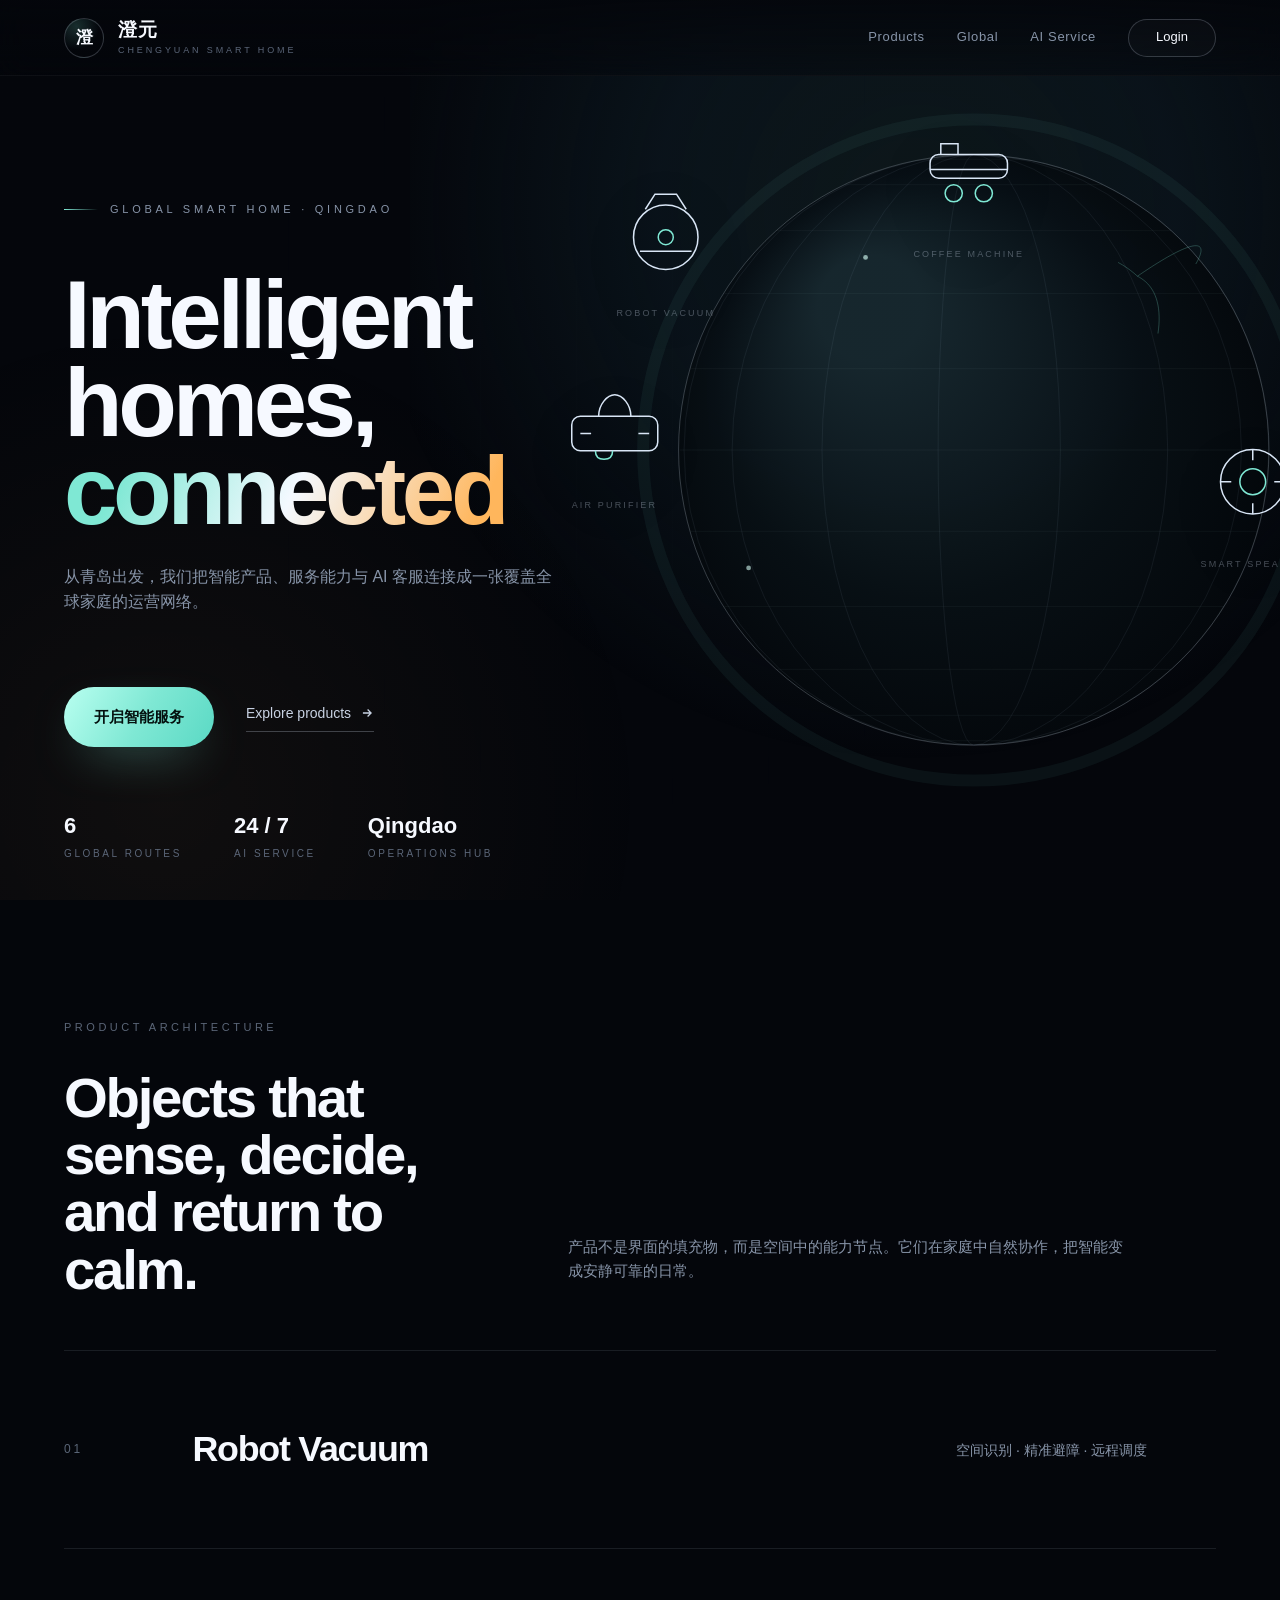
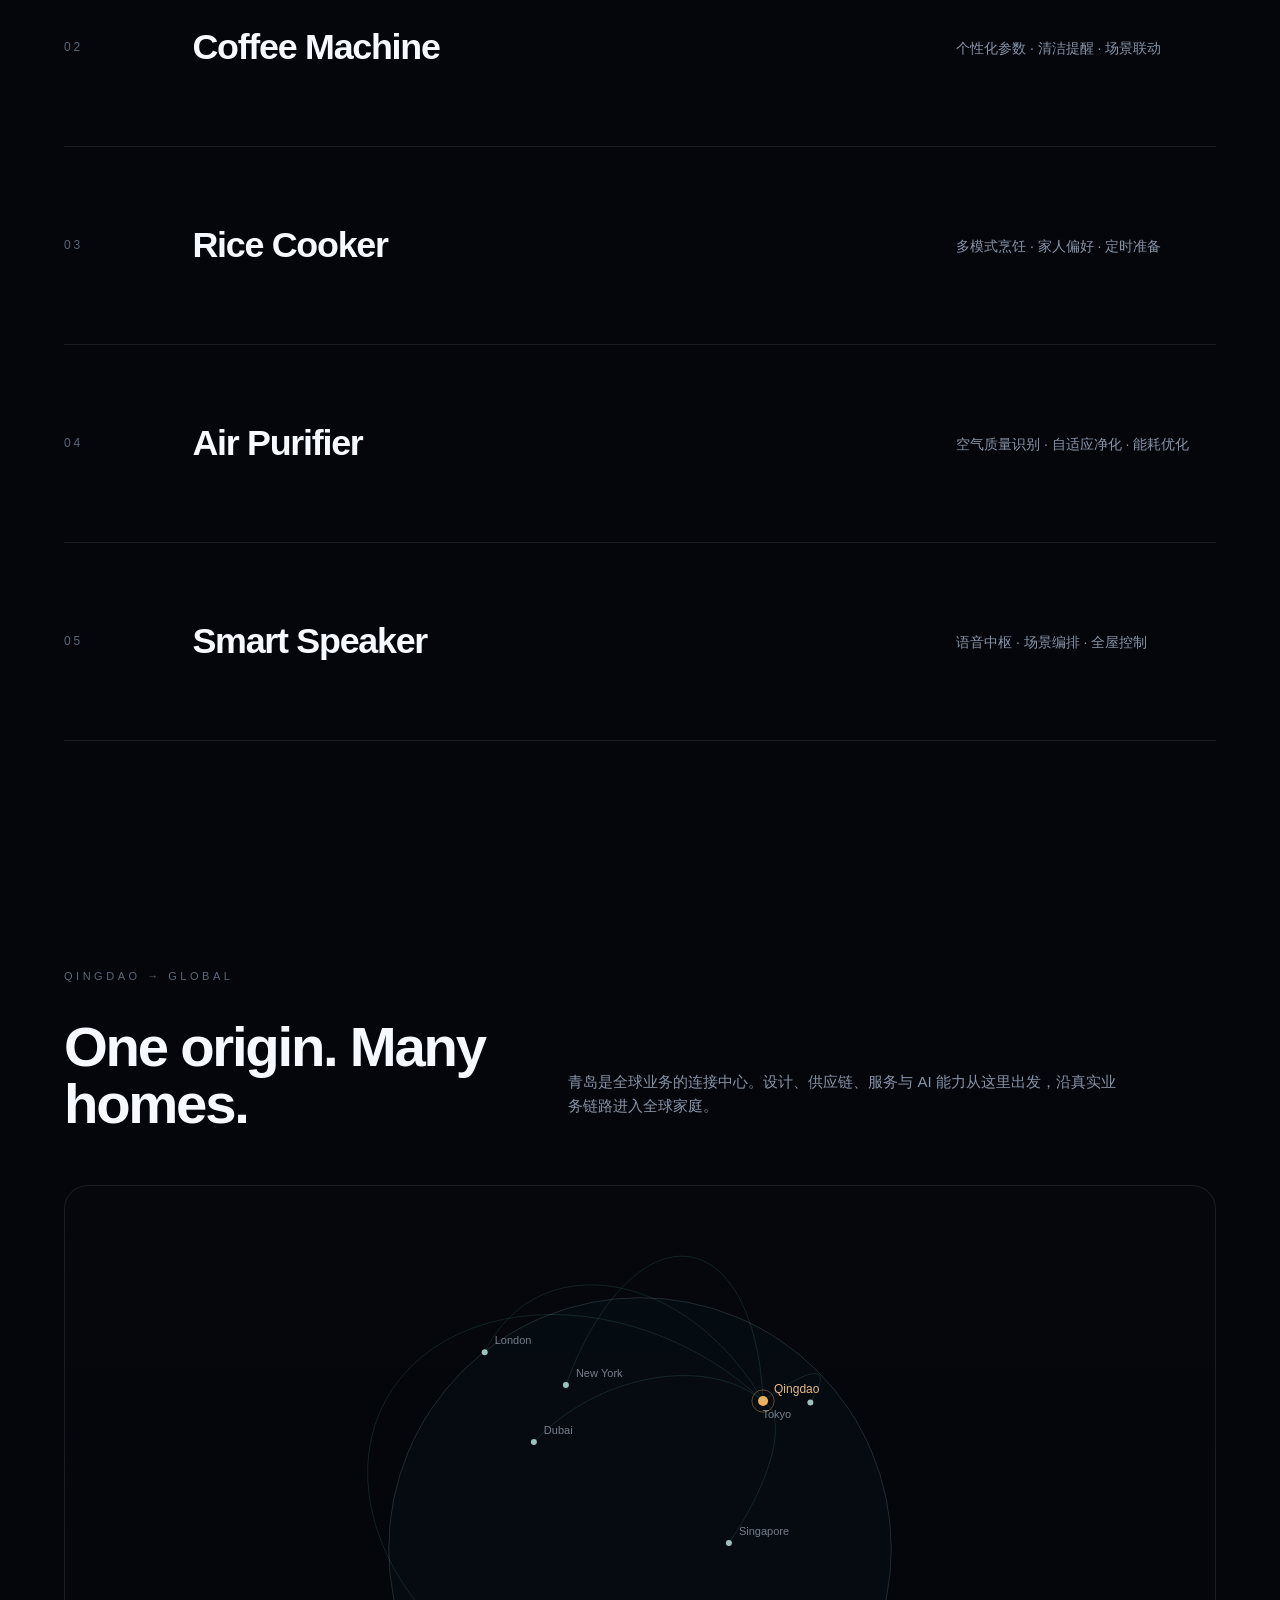
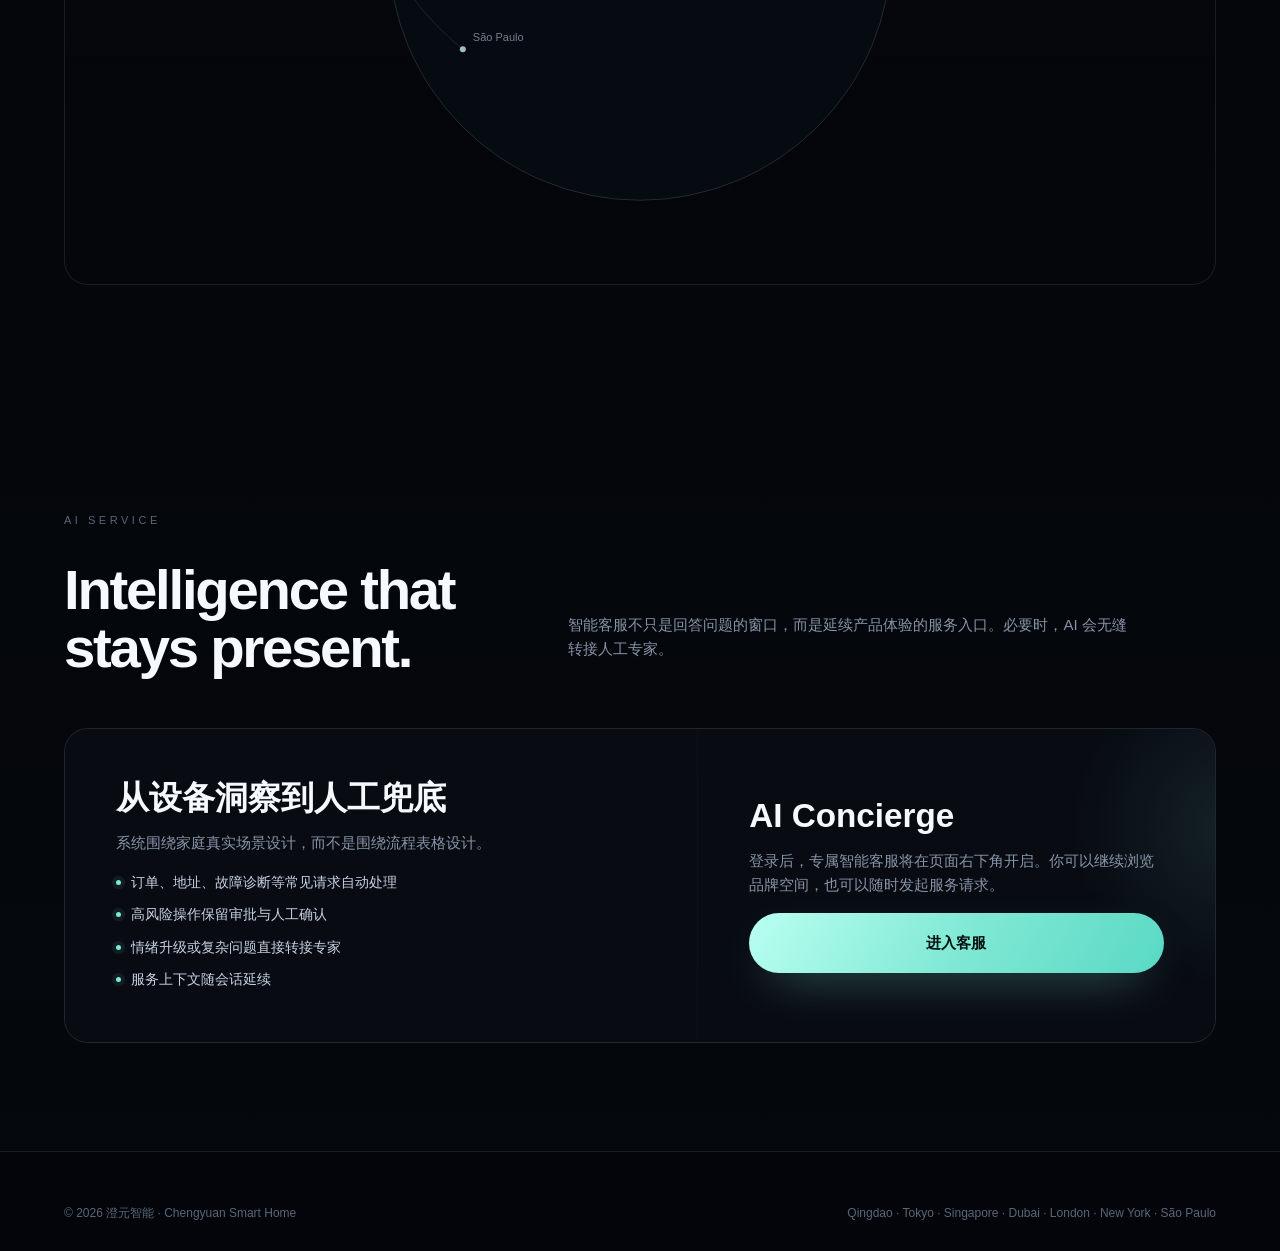
==== commit 98ddf83d: "fix(router): harden JSON parsing, use structured output, trim history; add landing page with auth + " ====
--- a/AI Service Agent/web/index.html
+++ b/AI Service Agent/web/index.html
@@ -1,1615 +1,44 @@
-﻿<!DOCTYPE html>
+<!DOCTYPE html>
 <html lang="zh-CN">
 <head>
 <meta charset="utf-8">
 <meta name="viewport" content="width=device-width, initial-scale=1">
-<title>澄元智能客服</title>
+<meta name="description" content="澄元智能 — 以青岛为全球运营中枢的智能家居品牌与 AI 服务网络。">
+<title>澄元智能 · Global Smart Home</title>
 <style>
-
-/* ============================================================
-   design-taste-frontend 改版 v4（2026-09-18）
-   设计读法：premium smart-home consumer chat surface（redesign
-   overhaul，保留 IA / 事件协议 / 逻辑层契约）。
-   参考 web/DESIGN-mistral.ai.md：日落暖橙（#FA520F）+ 奶油面板 +
-   墨色正文；日落条纹带为全站签名；按钮/输入 8px · 卡片 12px ·
-   面板 20px，仅徽章保留 pill；用户气泡 = 墨色深底（button-dark 语言）。
-   橙只出现在主 CTA / 激活态 / 签名条纹，不进气泡、不铺大面。
-   Dials: VARIANCE 5 / MOTION 4 / DENSITY 3
-   Shape lock（唯一半径规则）：面板 20px · 卡片/气泡 12px ·
-   按钮/输入 8px · 图标按钮圆形 · 徽章 pill
-   ============================================================ */
-:root{
-  --bg:#fafafa;
-  --topbar-bg:rgba(255,255,255,.78);
-  --surface:#ffffff;
-  --surface-2:#fafafa;
-  --surface-3:#f5f5f5;
-  --cream:#fff8e0;
-  --cream-soft:#fffaeb;
-  --beige-deep:#e6d5a8;
-  --bubble-ai:#ffffff;
-  --bubble-user:#1f1f1f;
-  --bubble-user-text:#ffffff;
-  --ink:#1f1f1f;
-  --ink-2:#4a4a4a;
-  --ink-3:#8a8a8a;
-  --line:#ededed;
-  --line-strong:#c7c7c7;
-  --accent:#fa520f;
-  --accent-strong:#cc3a05;
-  --accent-weak:rgba(250,82,15,.08);
-  --accent-text:#cc3a05;
-  --accent-line:rgba(250,82,15,.24);
-  --btn-text:#ffffff;
-  --stripe:linear-gradient(90deg,#ff8105,#ffb83e,#ffd900,#fff8e0);
-  --glow-1:rgba(255,177,16,.12);
-  --glow-2:rgba(250,82,15,.07);
-  --ok:#0ea572;
-  --warn:#c47f0e;
-  --warn-weak:#fdf3e3;
-  --warn-line:rgba(196,127,14,.22);
-  --danger:#d93b3b;
-  --danger-weak:#fdecec;
-  --danger-line:rgba(217,59,59,.22);
-  --shadow-panel:0 1px 2px rgba(31,31,31,.05),0 20px 48px -32px rgba(31,31,31,.18);
-  --shadow-card:0 1px 2px rgba(31,31,31,.04);
-  --shadow-btn:0 6px 16px -10px rgba(250,82,15,.55);
-  --r-xl:20px;
-  --r-lg:12px;
-  --r-md:8px;
-  --r-pill:999px;
-  --ease:cubic-bezier(.2,.7,.2,1);
-}
-html[data-theme="dark"]{
-  --bg:#141210;
-  --topbar-bg:rgba(20,18,16,.78);
-  --surface:#1c1917;
-  --surface-2:#211d1a;
-  --surface-3:#2a241d;
-  --cream:#2b241c;
-  --cream-soft:#241f19;
-  --beige-deep:#4a4034;
-  --bubble-ai:#211d1a;
-  --bubble-user:#f2ede6;
-  --bubble-user-text:#1f1f1f;
-  --ink:#f2ede6;
-  --ink-2:#b8b0a6;
-  --ink-3:#8a8178;
-  --line:rgba(255,255,255,.08);
-  --line-strong:rgba(255,255,255,.15);
-  --accent:#ff6b2b;
-  --accent-strong:#ff8547;
-  --accent-weak:rgba(255,107,43,.14);
-  --accent-text:#ffb289;
-  --accent-line:rgba(255,178,137,.26);
-  --btn-text:#0a0f1e;
-  --glow-1:rgba(255,129,5,.14);
-  --glow-2:rgba(255,184,62,.07);
-  --ok:#3bd68c;
-  --warn:#f0b34a;
-  --warn-weak:rgba(245,158,11,.14);
-  --warn-line:rgba(240,179,74,.26);
-  --danger:#f3706f;
-  --danger-weak:rgba(239,68,68,.14);
-  --danger-line:rgba(243,112,111,.26);
-  --shadow-panel:0 1px 0 rgba(255,255,255,.03),0 1px 2px rgba(0,0,0,.4),
-    0 30px 64px -34px rgba(0,0,0,.62);
-  --shadow-card:0 1px 2px rgba(0,0,0,.35);
-  --shadow-btn:0 8px 20px -10px rgba(109,149,255,.4);
-}
-*{box-sizing:border-box}
-html{color-scheme:light}
-html[data-theme="dark"]{color-scheme:dark}
-body{margin:0;min-height:100dvh;background:var(--bg);color:var(--ink);
-  font-family:"SF Pro Display","SF Pro Text",-apple-system,BlinkMacSystemFont,
-  "Segoe UI Variable Display","Segoe UI","PingFang SC","Hiragino Sans GB",
-  "Microsoft YaHei UI","Microsoft YaHei","Helvetica Neue",sans-serif;
-  -webkit-font-smoothing:antialiased;text-rendering:optimizeLegibility;line-height:1.6}
-body::before{content:"";position:fixed;inset:0;z-index:-1;pointer-events:none;
-  background:
-    radial-gradient(52rem 34rem at 6% -12%,var(--glow-1),transparent 62%),
-    radial-gradient(46rem 30rem at 104% 4%,var(--glow-2),transparent 60%),
-    radial-gradient(64rem 42rem at 50% 118%,var(--glow-2),transparent 64%)}
-body::after{content:"";position:fixed;top:0;left:0;right:0;height:6px;z-index:40;
-  background:var(--stripe);pointer-events:none}
-button{font-family:inherit}
-button,input{-webkit-tap-highlight-color:transparent}
-::selection{background:var(--accent-weak);color:var(--accent-text)}
-
-.topbar{position:sticky;top:0;z-index:20;height:60px;display:flex;align-items:center;
-  gap:14px;padding:0 26px;background:var(--topbar-bg);
-  backdrop-filter:blur(18px) saturate(180%);-webkit-backdrop-filter:blur(18px) saturate(180%);
-  border-bottom:1px solid var(--line)}
-.brand{display:flex;align-items:center;gap:12px}
-.brand-logo{flex:none;width:32px;height:32px;border-radius:var(--r-md);background:var(--accent);
-  color:var(--btn-text);display:flex;align-items:center;justify-content:center;font-size:15px;font-weight:800;
-  box-shadow:inset 0 1px 0 rgba(255,255,255,.28),0 5px 14px -8px var(--accent)}
-.brand-logo.lg{width:56px;height:56px;border-radius:var(--r-lg);font-size:26px;margin:0 auto 20px;
-  box-shadow:inset 0 1px 0 rgba(255,255,255,.28),0 16px 34px -16px var(--accent)}
-.brand-text{display:flex;flex-direction:column;line-height:1.25}
-.brand-name{font-size:15px;font-weight:700;letter-spacing:.01em}
-.brand-sub{font-size:10px;color:var(--ink-3);letter-spacing:.14em;
-  font-family:Georgia,"Times New Roman",serif}
-.icon-btn{flex:none;width:36px;height:36px;border-radius:50%;border:1px solid var(--line-strong);
-  background:var(--surface);color:var(--ink-2);display:inline-flex;align-items:center;
-  justify-content:center;cursor:pointer;
-  transition:border-color .2s var(--ease),color .2s var(--ease),background .2s var(--ease),transform .15s var(--ease)}
-.icon-btn:hover{border-color:var(--accent);color:var(--accent-text);background:var(--accent-weak)}
-.icon-btn:active{transform:scale(.94)}
-.ico-sun{display:none}
-html[data-theme="dark"] .ico-sun{display:block}
-html[data-theme="dark"] .ico-moon{display:none}
-.topbar-user{margin-left:auto;display:flex;align-items:center;gap:10px}
-.user-avatar{width:28px;height:28px;border-radius:50%;background:var(--accent-weak);
-  color:var(--accent-text);display:flex;align-items:center;justify-content:center;
-  font-size:12px;font-weight:700}
-.user-name{font-size:13px;color:var(--ink-2)}
-
-.view{display:none}
-.view.active{display:block;animation:view-in .32s var(--ease) both}
-@keyframes view-in{from{opacity:0;transform:translateY(8px)}to{opacity:1;transform:none}}
-
-.chat-wrap{position:relative;max-width:880px;margin:16px auto 22px;background:var(--surface);
-  border:1px solid var(--line);border-radius:var(--r-xl);box-shadow:var(--shadow-panel);
-  display:flex;flex-direction:column;height:calc(100dvh - 98px);min-height:520px;overflow:hidden}
-.chat-wrap::before{content:"";position:absolute;top:0;left:22px;right:22px;height:1px;z-index:1;
-  background:linear-gradient(90deg,transparent,rgba(255,255,255,.9),transparent);pointer-events:none}
-html[data-theme="dark"] .chat-wrap::before{background:linear-gradient(90deg,transparent,rgba(255,255,255,.14),transparent)}
-.chat-head{display:flex;align-items:center;gap:14px;padding:18px 24px;border-bottom:1px solid var(--line)}
-.agent-avatar{flex:none;width:42px;height:42px;border-radius:var(--r-lg);background:var(--accent);
-  color:var(--btn-text);display:flex;align-items:center;justify-content:center;
-  box-shadow:inset 0 1px 0 rgba(255,255,255,.28),0 8px 20px -12px var(--accent)}
-.chat-meta{display:flex;flex-direction:column;gap:3px;min-width:0}
-.chat-title-row{display:flex;align-items:center;gap:10px;flex-wrap:wrap}
-.chat-title{font-size:15px;font-weight:700;letter-spacing:-.01em}
-.conn-text{font-size:12px;color:var(--ink-3)}
-.status-tag{display:inline-flex;align-items:center;gap:7px;height:26px;padding:0 12px;
-  border-radius:var(--r-pill);font-size:12px;font-weight:600;letter-spacing:.02em;
-  border:1px solid transparent}
-.status-tag::before{content:"";width:6px;height:6px;border-radius:50%;background:currentColor}
-.status-tag.ai{background:var(--accent-weak);color:var(--accent-text);border-color:var(--accent-line)}
-.status-tag.ai::before{background:var(--accent);animation:dot-pulse 2.6s ease-in-out infinite}
-.status-tag.human{background:var(--warn-weak);color:var(--warn);border-color:var(--warn-line)}
-@keyframes dot-pulse{0%,100%{box-shadow:0 0 0 0 rgba(250,82,15,.4)}55%{box-shadow:0 0 0 5px rgba(250,82,15,0)}}
-
-.chips{display:flex;gap:8px;flex-wrap:wrap;padding:13px 24px;border-bottom:1px solid var(--line)}
-.chip{appearance:none;border:1px solid var(--line-strong);background:var(--surface);
-  color:var(--ink-2);border-radius:var(--r-md);height:32px;padding:0 15px;font-size:13px;
-  font-weight:500;cursor:pointer;display:inline-flex;align-items:center;
-  transition:border-color .2s var(--ease),color .2s var(--ease),
-  background .2s var(--ease),transform .15s var(--ease),box-shadow .2s var(--ease)}
-.chip:hover{border-color:var(--accent);color:var(--accent-text);background:var(--accent-weak);
-  box-shadow:0 4px 12px -8px var(--accent)}
-.chip:active{transform:scale(.96)}
-
-.msg-list{flex:1;overflow-y:auto;padding:26px 26px 22px;display:flex;flex-direction:column;gap:18px;
-  scroll-behavior:smooth}
-.msg-list:empty{align-items:center;justify-content:center}
-.msg-list:empty::before{content:"澄";width:48px;height:48px;border-radius:var(--r-lg);
-  display:flex;align-items:center;justify-content:center;font-size:21px;font-weight:800;
-  color:#ffffff;background:var(--accent);border:1px solid var(--accent-strong);
-  box-shadow:0 12px 28px -16px var(--accent);
-  margin-bottom:16px}
-html[data-theme="dark"] .msg-list:empty::before{box-shadow:inset 0 1px 0 rgba(255,255,255,.08),0 12px 28px -16px var(--accent)}
-.msg-list:empty::after{content:"您好，我是澄元智能客服，有问题随时问我。\A 查订单、食谱咨询、固件更新，或直接选择上方快捷指令。";
-  white-space:pre-line;text-align:center;color:var(--ink-3);font-size:14px;line-height:2;
-  display:block;max-width:420px}
-.msg-list .enter{animation:msg-in .4s var(--ease) both}
-@keyframes msg-in{from{opacity:0;transform:translateY(8px) scale(.99)}to{opacity:1;transform:none}}
-
-.msg{max-width:74%;padding:11px 16px;border-radius:var(--r-lg);font-size:14px;line-height:1.66;
-  white-space:pre-wrap;overflow-wrap:break-word;position:relative}
-.msg.user{align-self:flex-end;background:var(--bubble-user);color:var(--bubble-user-text);
-  border-radius:var(--r-lg);box-shadow:var(--shadow-card)}
-.msg.assistant{align-self:flex-start;background:var(--bubble-ai);border:1px solid var(--line);
-  color:var(--ink);border-radius:var(--r-lg);margin-left:44px;
-  box-shadow:var(--shadow-card)}
-html[data-theme="dark"] .msg.assistant{box-shadow:inset 0 1px 0 rgba(255,255,255,.04),var(--shadow-card)}
-html[data-theme="dark"] .msg.assistant::before,html[data-theme="dark"] .card::before{box-shadow:inset 0 1px 0 rgba(255,255,255,.06)}
-.msg.system{align-self:center;background:var(--surface-2);border:1px solid var(--line);
-  color:var(--ink-2);font-size:12px;border-radius:var(--r-pill);padding:5px 14px;max-width:90%}
-.msg.assistant.typing::after{content:"";display:inline-block;width:2px;height:1em;margin-left:3px;
-  vertical-align:-.15em;border-radius:1px;background:var(--accent);animation:caret-blink 1.05s steps(2,start) infinite}
-@keyframes caret-blink{0%,100%{opacity:1}50%{opacity:0}}
-.msg.assistant::before,.card::before{content:"澄";position:absolute;left:-44px;top:2px;width:32px;height:32px;
-  border-radius:var(--r-md);display:flex;align-items:center;justify-content:center;font-size:13px;font-weight:700;
-  color:var(--accent-text);background:var(--cream-soft);border:1px solid var(--beige-deep)}
-
-.card{position:relative;border:1px solid var(--line);background:var(--surface);
-  border-radius:var(--r-lg);padding:16px 18px;font-size:13px;max-width:74%;
-  align-self:flex-start;margin-left:44px;box-shadow:var(--shadow-card);overflow-wrap:break-word}
-.card h4{margin:0 0 8px;font-size:12px;font-weight:700;letter-spacing:.05em;color:var(--accent-text)}
-.card p{margin:4px 0;color:var(--ink-2);line-height:1.6}
-.row{display:flex;gap:8px;flex-wrap:wrap;margin-top:12px}
-.form-card .old-info{margin:0 0 12px;padding:10px;background:var(--surface-2);border-radius:10px}
-.form-card .old-info div{font-size:13px;color:var(--ink-2)}
-.form-card label{display:block;margin:10px 0 5px;font-size:13px;color:var(--ink-2)}
-.form-card input{width:100%;margin-bottom:4px}
-.form-error{display:none;margin-top:8px;color:#ef4444;font-size:13px}
-
-.notice,.error-bar,.handoff-banner{max-width:86%;align-self:stretch;border-radius:var(--r-md);
-  padding:11px 14px;font-size:13px;line-height:1.6;overflow-wrap:break-word;
-  border:1px solid var(--line);border-left-width:3px}
-.notice{background:var(--warn-weak);border-left-color:var(--warn);color:var(--warn)}
-.error-bar{background:var(--danger-weak);border-left-color:var(--danger);color:var(--danger)}
-.handoff-banner{background:var(--accent-weak);border-left-color:var(--accent);color:var(--accent-text)}
-
-.btn{appearance:none;border:none;border-radius:var(--r-md);padding:9px 18px;font-size:13px;
-  font-weight:600;cursor:pointer;letter-spacing:.01em;display:inline-flex;align-items:center;justify-content:center;
-  transition:transform .15s var(--ease),background .2s var(--ease),
-  border-color .2s var(--ease),box-shadow .2s var(--ease),filter .2s var(--ease)}
-.btn.primary{background:var(--accent);color:var(--btn-text);
-  background-image:linear-gradient(180deg,rgba(255,255,255,.14),rgba(255,255,255,0) 55%);
-  box-shadow:inset 0 1px 0 rgba(255,255,255,.28),var(--shadow-btn)}
-html[data-theme="dark"] .btn.primary{background-image:linear-gradient(180deg,rgba(255,255,255,.16),rgba(255,255,255,0) 55%)}
-.btn.primary:hover:not(:disabled){background:var(--accent-strong);filter:none}
-.btn.primary:active:not(:disabled){transform:translateY(1px) scale(.99)}
-.btn.ghost{background:var(--surface);border:1px solid var(--line-strong);color:var(--ink-2)}
-.btn.ghost:hover:not(:disabled){border-color:var(--accent);color:var(--accent-text)}
-.btn.ghost:active:not(:disabled){transform:translateY(1px) scale(.99)}
-.btn:disabled{opacity:.5;cursor:not-allowed}
-.btn-block{width:100%;padding:12px 18px;font-size:14px}
-.btn.chip{height:30px;padding:0 14px}
-
-.input-bar{padding:14px 22px 18px;border-top:1px solid var(--line);
-  background:linear-gradient(180deg,transparent,rgba(250,82,15,.02))}
-html[data-theme="dark"] .input-bar{background:linear-gradient(180deg,transparent,rgba(255,255,255,.02))}
-.composer{display:flex;align-items:center;gap:8px;background:var(--surface-2);
-  border:1px solid var(--line-strong);border-radius:var(--r-md);padding:6px 6px 6px 16px;
-  box-shadow:inset 0 1px 0 rgba(255,255,255,.55);
-  transition:border-color .18s var(--ease),box-shadow .18s var(--ease),background .18s var(--ease)}
-html[data-theme="dark"] .composer{box-shadow:inset 0 1px 0 rgba(255,255,255,.04)}
-.composer:focus-within{border-color:var(--accent);background:var(--surface);
-  box-shadow:0 0 0 3px var(--accent-weak),inset 0 1px 0 rgba(255,255,255,.55)}
-html[data-theme="dark"] .composer:focus-within{box-shadow:0 0 0 3px var(--accent-weak),inset 0 1px 0 rgba(255,255,255,.04)}
-.composer input{flex:1;min-width:0;border:none;background:transparent;color:var(--ink);
-  font-size:14px;outline:none;padding:9px 0;caret-color:var(--accent)}
-.composer input::placeholder{color:var(--ink-3)}
-.composer input:disabled{opacity:.6;cursor:not-allowed}
-.send-btn{flex:none;width:38px;height:38px;border:none;border-radius:var(--r-md);background:var(--accent);
-  border-radius:var(--r-md);
-  color:var(--btn-text);display:inline-flex;align-items:center;justify-content:center;cursor:pointer;
-  box-shadow:inset 0 1px 0 rgba(255,255,255,.28),0 4px 12px -6px var(--accent);
-  transition:transform .15s var(--ease),box-shadow .25s var(--ease),filter .25s var(--ease),opacity .2s var(--ease)}
-.send-btn:hover:not(:disabled){filter:brightness(1.05);transform:translateY(-1px)}
-.send-btn:active:not(:disabled){transform:translateY(0) scale(.94)}
-.send-btn:disabled{opacity:.38;cursor:not-allowed;box-shadow:none}
-
-.login-wrap{position:relative;max-width:392px;margin:9vh auto 0;background:var(--cream-soft);
-  border:1px solid var(--beige-deep);border-radius:var(--r-xl);padding:46px 40px 34px;box-shadow:var(--shadow-panel);
-  overflow:hidden}
-.login-wrap::after{content:"";position:absolute;left:0;right:0;bottom:0;height:6px;
-  background:var(--stripe);pointer-events:none}
-.login-wrap::before{content:"";position:absolute;top:0;left:22px;right:22px;height:1px;
-  background:linear-gradient(90deg,transparent,rgba(255,255,255,.95),transparent)}
-html[data-theme="dark"] .login-wrap::before{background:linear-gradient(90deg,transparent,rgba(255,255,255,.12),transparent)}
-.login-wrap>*{animation:view-in .55s var(--ease) both}
-.login-wrap>*:nth-child(2){animation-delay:.04s}
-.login-wrap>*:nth-child(3){animation-delay:.08s}
-.login-wrap>*:nth-child(4){animation-delay:.12s}
-.login-wrap>*:nth-child(5){animation-delay:.16s}
-.login-wrap>*:nth-child(6){animation-delay:.2s}
-.login-wrap>*:nth-child(7){animation-delay:.24s}
-.login-wrap h2{margin:0 0 6px;font-size:21px;font-weight:700;letter-spacing:-.01em;text-align:center}
-.login-sub{margin:0 0 28px;font-size:13px;color:var(--ink-3);text-align:center}
-.field{margin-bottom:16px}
-.field label{display:block;font-size:12px;font-weight:600;color:var(--ink-2);margin-bottom:7px}
-.field input{width:100%;border:1px solid var(--line-strong);background:var(--surface-2);
-  color:var(--ink);border-radius:var(--r-md);padding:12px 14px;font-size:14px;outline:none;caret-color:var(--accent);
-  transition:border-color .2s var(--ease),background .2s var(--ease),box-shadow .2s var(--ease)}
-.field input::placeholder{color:var(--ink-3)}
-.field input:hover{border-color:var(--line-strong)}
-.field input:focus{border-color:var(--accent);background:var(--surface);
-  box-shadow:0 0 0 3px var(--accent-weak)}
-.hint{font-size:12px;color:var(--ink-3);text-align:center;margin:14px 0 0;line-height:1.6}
-.hint.error{color:var(--danger)}
-
-.btn:focus-visible,.icon-btn:focus-visible,.chip:focus-visible,.send-btn:focus-visible{outline:2px solid var(--accent);outline-offset:2px}
-.msg-list::-webkit-scrollbar{width:8px}
-.msg-list::-webkit-scrollbar-thumb{background:var(--line-strong);border-radius:8px;
-  border:2px solid transparent;background-clip:content-box}
-.msg-list::-webkit-scrollbar-thumb:hover{background:var(--ink-3);border:2px solid transparent;background-clip:content-box}
-.msg-list::-webkit-scrollbar-track{background:transparent}
-
-@media (max-width:900px){
-  .topbar{padding:0 16px}
-  .chat-wrap{margin:8px;height:calc(100dvh - 76px);min-height:460px}
-  .msg{max-width:86%}
-  .card{max-width:86%}
-  .msg-list{padding:20px 16px}
-  .chips,.chat-head,.input-bar{padding-left:16px;padding-right:16px}
-}
-@media (max-width:560px){
-  .msg.assistant,.card{margin-left:0}
-  .msg.assistant::before,.card::before{display:none}
-  .msg.assistant,.card{border-radius:var(--r-lg)}
-  .login-wrap{margin:6vh auto 0;padding:38px 24px 30px}
-}
-@media (prefers-reduced-motion:reduce){
-  *,*::before,*::after{animation-duration:.01ms !important;animation-iteration-count:1 !important;
-    transition-duration:.01ms !important}
-}
-
+:root{--ink-0:#f6f9ff;--ink-1:#c8d2e3;--ink-2:#8794a8;--ink-3:#5b6678;--background:#04060b;--background-2:#080b12;--line:rgba(214,228,255,.10);--line-strong:rgba(222,236,255,.20);--teal:#7fe8d4;--teal-soft:rgba(127,232,212,.14);--amber:#ffb65c;--shadow:0 26px 90px rgba(0,0,0,.48);--ease-out:cubic-bezier(.16,1,.3,1);--ease-smooth:cubic-bezier(.33,1,.68,1);--radius-xs:8px;--radius-lg:24px}
+*{box-sizing:border-box}html{color-scheme:dark;scroll-behavior:smooth}body{margin:0;min-height:100dvh;background:var(--background);color:var(--ink-1);font-family:"Segoe UI Variable Display","SF Pro Display","Helvetica Neue","Microsoft YaHei UI","PingFang SC",sans-serif;font-size:16px;line-height:1.6;overflow-x:hidden;-webkit-font-smoothing:antialiased}::selection{background:rgba(127,232,212,.22);color:#fff}a{color:inherit;text-decoration:none}button,input{font:inherit}button{-webkit-tap-highlight-color:transparent}:focus-visible{outline:2px solid var(--teal);outline-offset:3px}.noise{position:fixed;inset:0;z-index:1;pointer-events:none;opacity:.025;background-image:radial-gradient(rgba(255,255,255,.7) .5px,transparent .5px);background-size:5px 5px;mix-blend-mode:overlay}.page{position:relative;z-index:2;overflow:hidden}.page[data-view="chat"] .hero,.page[data-view="chat"] .landing-blocks,.page[data-view="login"] .landing-blocks{display:none}.header{position:fixed;top:0;left:0;right:0;z-index:30;display:flex;align-items:center;justify-content:space-between;height:76px;padding:0 clamp(20px,5vw,68px);border-bottom:1px solid rgba(255,255,255,.04);background:linear-gradient(to bottom,rgba(4,6,11,.88),rgba(4,6,11,.42));backdrop-filter:blur(14px)}.brand{display:flex;align-items:center;gap:14px}.brand-mark{width:40px;height:40px;border:1px solid var(--line-strong);border-radius:50%;display:grid;place-items:center;font-size:17px;font-weight:700;color:var(--ink-0);background:radial-gradient(circle at 30% 20%,rgba(127,232,212,.18),transparent 58%)}.brand-copy{display:grid;line-height:1.1}.brand-name{font-size:19px;font-weight:680;color:var(--ink-0);letter-spacing:.04em}.brand-sub{font-size:9px;text-transform:uppercase;letter-spacing:.32em;color:var(--ink-3);margin-top:5px}.nav{display:flex;align-items:center;gap:32px}.nav a{position:relative;font-size:13px;color:var(--ink-2);letter-spacing:.05em}.nav a::after{content:"";position:absolute;left:0;right:100%;bottom:-7px;height:1px;background:linear-gradient(90deg,var(--teal),transparent);transition:right .4s var(--ease-smooth)}.nav a:hover{color:var(--ink-0)}.nav a:hover::after{right:0}.login-trigger{min-width:88px;height:38px;padding:0 20px;border:1px solid var(--line-strong);border-radius:999px;color:var(--ink-0);background:rgba(255,255,255,.02);cursor:pointer;font-size:13px;transition:all .32s var(--ease-out)}.login-trigger:hover{background:rgba(255,255,255,.08);transform:translateY(-1px)}.session-pill{display:none;align-items:center;gap:10px;height:38px;padding-left:14px;border:1px solid var(--line);border-radius:999px;background:rgba(255,255,255,.02)}[data-view="chat"] .session-pill{display:inline-flex}[data-view="chat"] .login-trigger{display:none}.avatar{width:26px;height:26px;border-radius:50%;background:var(--teal-soft);color:var(--teal);display:grid;place-items:center;font-size:12px;font-weight:700}.logout{height:100%;padding:0 13px;border:0;border-left:1px solid var(--line);background:transparent;border-radius:0 999px 999px 0;color:var(--ink-2);cursor:pointer;font-size:12px}.logout:hover{color:var(--ink-0);background:rgba(255,255,255,.04)}.hero{position:relative;min-height:100dvh;padding:132px clamp(20px,5vw,68px) 84px;display:flex;align-items:center;overflow:hidden}.hero-background{position:absolute;inset:0;z-index:-2;overflow:hidden}.hero-background::before{content:"";position:absolute;top:-38%;right:-18%;width:min(160vh,1100px);aspect-ratio:1;background:radial-gradient(circle at 46% 50%,rgba(127,232,212,.08),rgba(12,24,32,.72) 32%,transparent 68%);transform:translate3d(calc(var(--parallax-x,0)*-8px),calc(var(--parallax-y,0)*-7px),0)}.hero-background::after{content:"";position:absolute;bottom:-50%;left:-30%;width:1100px;aspect-ratio:1;background:radial-gradient(circle,rgba(255,182,92,.05),transparent 62%);transform:translate3d(calc(var(--parallax-x,0)*14px),calc(var(--parallax-y,0)*10px),0)}.grid-lines{position:absolute;inset:0;z-index:-1;opacity:.32;background:linear-gradient(to right,rgba(215,230,255,.035) 1px,transparent 1px),linear-gradient(to bottom,rgba(215,230,255,.03) 1px,transparent 1px);background-size:clamp(72px,7.5vw,130px);mask-image:radial-gradient(circle at 50% 45%,black 8%,transparent 76%);transform:translate3d(calc(var(--parallax-x,0)*-5px),calc(var(--parallax-y,0)*-4px),0)}.hero-stage{position:absolute;top:0;right:max(-180px,-14vw);bottom:0;width:min(86vw,1000px);display:grid;place-items:center;z-index:2}.earth-wrap{position:relative;width:min(82vmin,780px);aspect-ratio:1;transform:translate3d(calc(var(--parallax-x,0)*-14px),calc(var(--parallax-y,0)*-11px),0);opacity:0;transition:opacity 1.4s var(--ease-out)}.earth-wrap.revealed{opacity:1}#earthCanvas{width:100%;height:100%;display:block}.product-field{position:absolute;inset:0;z-index:3;pointer-events:none}.product{position:absolute;width:clamp(74px,8.4vw,122px);opacity:0;pointer-events:auto;filter:drop-shadow(0 20px 28px rgba(0,0,0,.42));transition:transform .6s var(--ease-out),opacity .7s var(--ease-out);animation:product-arrival 1.8s var(--ease-out) both,product-float var(--float-duration,12s) var(--ease-smooth) infinite alternate;transform-style:preserve-3d}.product svg{width:100%;height:auto}.product-label{position:absolute;left:50%;bottom:-24px;transform:translate(-50%,4px);font-size:9px;text-transform:uppercase;letter-spacing:.24em;color:rgba(198,211,229,.34);white-space:nowrap;transition:all .4s var(--ease-out)}.product:hover{transform:translateY(-7px) scale(1.04) rotate(var(--hover-rotate,0deg))}.product:hover .product-label{color:var(--teal);transform:translate(-50%,0)}.product-1{top:13%;left:3%;--hover-rotate:-1deg;--float-duration:13s;animation-delay:.25s,2.1s}.product-2{top:5%;left:44%;--hover-rotate:1deg;--float-duration:16s;animation-delay:.45s,2.5s}.product-3{top:39%;left:-4%;--hover-rotate:1.5deg;--float-duration:15s;animation-delay:.65s,2.9s}.product-4{top:47%;right:3%;--hover-rotate:-1deg;--float-duration:18s;animation-delay:.85s,3.2s}@keyframes product-arrival{0%{opacity:0;transform:translate3d(var(--arrive-x,0),var(--arrive-y,-140px),0) rotate(var(--arrive-rotate,0deg)) scale(.84)}65%{opacity:1}100%{opacity:1;transform:translate3d(0,0,0) rotate(0deg) scale(1)}}@keyframes product-float{from{translate:0 0}to{translate:0 16px}}.hero-copy{position:relative;z-index:6;max-width:min(680px,58vw);display:grid;gap:20px}.eyebrow{display:flex;align-items:center;gap:12px;font-size:11px;letter-spacing:.34em;text-transform:uppercase;color:var(--ink-2);margin:0 0 32px;opacity:0;transform:translateY(20px);animation:rise .9s var(--ease-out) .1s forwards}.eyebrow::before{content:"";width:34px;height:1px;background:linear-gradient(90deg,var(--teal),transparent)}.hero-title{margin:0;color:var(--ink-0);font-size:clamp(48px,7.5vw,108px);line-height:.92;font-weight:640;letter-spacing:-.045em}.hero-title span{display:block;overflow:hidden}.hero-title span i{display:block;font-style:normal;transform:translateY(108%);animation:reveal-word 1.2s var(--ease-out) forwards}.hero-title span:nth-child(2) i{animation-delay:.13s}.hero-title span:nth-child(3) i{animation-delay:.24s}.hero-title em{font-style:normal;color:transparent;background:linear-gradient(115deg,var(--teal) 15%,#f4f9ff 52%,var(--amber) 92%);-webkit-background-clip:text;background-clip:text}.hero-desc{max-width:500px;font-size:clamp(16px,1.2vw,18px);color:var(--ink-2);margin:8px 0 52px;opacity:0;animation:rise 1s var(--ease-out) .42s forwards}.hero-actions{display:flex;align-items:center;gap:32px;flex-wrap:wrap;opacity:0;animation:rise 1s var(--ease-out) .58s forwards}.primary-action{position:relative;border:0;border-radius:999px;padding:18px 30px;cursor:pointer;color:#04110f;background:linear-gradient(120deg,#b9fff0,var(--teal) 52%,#5ad9c4);font-weight:680;font-size:15px;overflow:hidden;box-shadow:0 18px 50px -22px rgba(127,232,212,.7);transition:transform .35s var(--ease-out),filter .3s ease}.primary-action::before{content:"";position:absolute;top:0;bottom:0;left:-46%;width:26%;background:linear-gradient(100deg,transparent,rgba(255,255,255,.65),transparent);transform:skewX(-20deg);animation:shine 4.8s ease 2s infinite}.primary-action:hover{transform:translateY(-2px);filter:brightness(1.04)}.secondary-action{display:inline-flex;align-items:center;gap:9px;color:var(--ink-1);font-size:14px;border-bottom:1px solid rgba(200,210,227,.28);padding-bottom:6px;transition:all .3s ease}.secondary-action:hover{color:var(--ink-0);border-color:var(--teal);transform:translateX(3px)}.hero-data{position:absolute;left:clamp(20px,5vw,68px);bottom:38px;z-index:5;display:flex;gap:52px;align-items:flex-end;opacity:0;animation:rise 1s var(--ease-out) .9s forwards}.metric{display:grid;gap:3px}.metric b{color:var(--ink-0);font-size:22px;font-weight:620}.metric span{font-size:10px;text-transform:uppercase;letter-spacing:.26em;color:var(--ink-3)}@keyframes reveal-word{to{transform:translateY(0)}}@keyframes rise{to{opacity:1;transform:translateY(0)}}@keyframes shine{0%,72%{left:-46%}88%,100%{left:120%}}
 </style>
 </head>
 <body>
-<header class="topbar">
-  <div class="brand">
-    <span class="brand-logo" aria-hidden="true">澄</span>
-    <span class="brand-text">
-      <span class="brand-name">澄元</span>
-      <span class="brand-sub">CHENGYUAN SMART HOME</span>
-    </span>
-  </div>
-  <button class="icon-btn" id="btn-theme" type="button" aria-label="切换深色模式" title="切换深浅主题">
-    <svg class="ico-moon" viewBox="0 0 24 24" width="17" height="17" fill="none" stroke="currentColor" stroke-width="1.8" stroke-linecap="round" stroke-linejoin="round" aria-hidden="true"><path d="M20 14.5A8.5 8.5 0 0 1 9.5 4 8.5 8.5 0 1 0 20 14.5z"/></svg>
-    <svg class="ico-sun" viewBox="0 0 24 24" width="17" height="17" fill="none" stroke="currentColor" stroke-width="1.8" stroke-linecap="round" aria-hidden="true"><circle cx="12" cy="12" r="4"/><path d="M12 2v2M12 20v2M2 12h2M20 12h2M4.9 4.9l1.4 1.4M17.7 17.7l1.4 1.4M19.1 4.9l-1.4 1.4M6.3 17.7l-1.4 1.4"/></svg>
-  </button>
-  <div class="topbar-user" id="topbar-user" hidden>
-    <span class="user-avatar" id="user-avatar" aria-hidden="true">客</span>
-    <span class="user-name" id="user-name"></span>
-    <button class="btn ghost" id="btn-logout">退出登录</button>
-  </div>
+<div class="noise" aria-hidden="true"></div>
+<div class="page" id="page" data-view="landing">
+<header class="header">
+<a href="#/top" class="brand" aria-label="澄元智能 Global Smart Home"><span class="brand-mark" aria-hidden="true">澄</span><span class="brand-copy"><span class="brand-name">澄元</span><span class="brand-sub">Chengyuan Smart Home</span></span></a>
+<nav class="nav" aria-label="主导航"><a href="#products">Products</a><a href="#network">Global</a><a href="#service">AI Service</a><div class="session-pill" id="session-pill" aria-live="polite"><span class="avatar" id="user-avatar" aria-hidden="true">客</span><span id="user-name" aria-label="当前用户"></span><button type="button" class="logout" id="btn-logout">退出</button></div><button type="button" class="login-trigger" id="btn-open-login">Login</button></nav>
 </header>
-
-<main id="view-login" class="view">
-  <div class="login-wrap">
-    <span class="brand-logo lg" aria-hidden="true">澄</span>
-    <h2>登录</h2>
-    <p class="login-sub">进入澄元智能客服，有问题随时问我</p>
-    <div class="field">
-      <label for="login-account">手机号</label>
-      <input id="login-account" autocomplete="username" spellcheck="false">
-    </div>
-    <div class="field">
-      <label for="login-password">密码</label>
-      <input id="login-password" type="password" autocomplete="current-password">
-    </div>
-    <button class="btn primary btn-block" id="btn-login">登录</button>
-    <p class="hint error" id="login-error" hidden></p>
-    <p class="hint">演示账号：客户手机号，默认密码 123456；后端未连接时自动进入 mock 演示模式。</p>
-  </div>
-</main>
-
-<main id="view-chat" class="view">
-  <div class="chat-wrap">
-    <div class="chat-head">
-      <div class="agent-avatar" aria-hidden="true">
-        <svg viewBox="0 0 24 24" width="20" height="20" fill="none" stroke="currentColor" stroke-width="1.7" stroke-linecap="round" stroke-linejoin="round"><path d="M12 3l1.9 4.6L18.5 9l-4.6 1.9L12 15.5l-1.9-4.6L5.5 9l4.6-1.4z"/><path d="M18.5 15.5l.9 2.1 2.1.9-2.1.9-.9 2.1-.9-2.1-2.1-.9 2.1-.9z"/></svg>
-      </div>
-      <div class="chat-meta">
-        <div class="chat-title-row">
-          <span class="chat-title">澄元智能客服</span>
-          <span class="status-tag" id="status-tag">AI 在线</span>
-        </div>
-        <span class="conn-text" id="conn-text">连接正常</span>
-      </div>
-    </div>
-    <div class="chips" id="chips" role="group" aria-label="快捷指令"></div>
-    <div class="msg-list" id="msg-list" aria-live="polite"></div>
-    <div class="input-bar">
-      <div class="composer">
-        <input id="msg-input" placeholder="输入消息，Enter 发送" aria-label="消息输入框" autocomplete="off" spellcheck="false">
-        <button class="send-btn" id="btn-send" disabled aria-label="发送消息">
-          <svg viewBox="0 0 24 24" width="18" height="18" fill="none" stroke="currentColor" stroke-width="2" stroke-linecap="round" stroke-linejoin="round" aria-hidden="true"><path d="M4.5 12h15"/><path d="M13.5 6l6 6-6 6"/></svg>
-        </button>
-      </div>
-    </div>
-  </div>
-</main>
-<script>
-(function () {
-  'use strict';
-
-  /* ============ 纯逻辑层（DOM 无关，Node vm 可测） ============ */
-
-  function createInitialStore() {
-    return {
-      view: null,
-      auth: null,
-      conversation: { conversation_id: null, mode: 'ai' },
-      messages: [],
-      conn: { status: 'idle', lastError: null },
-      pendingAction: null,
-      profile: null,
-      orders: [],
-      ordersStatus: 'idle',
-      config: { mock: false, baseUrl: '' },
-    };
-  }
-
-  function resolveView(hash, hasToken) {
-    if (!hasToken) return 'login';
-    return hash === '#/login' ? 'login' : 'chat';
-  }
-
-  var EVENT_TYPES = [
-    'token', 'tool_call', 'tool_result', 'clarification_required',
-    'confirmation_required', 'confirmation_updated', 'approval_required',
-    'approval_updated', 'safety_rejected', 'handoff_created',
-    'handoff_resolved', 'error', 'done',
-  ];
-
-  function msgId() {
-    return 'm-' + Date.now().toString(36) + '-' + Math.random().toString(36).slice(2, 8);
-  }
-
-  function maskPhone(value) {
-    var text = String(value || '');
-    if (text.length <= 7) return '****';
-    return text.slice(0, 3) + '****' + text.slice(-4);
-  }
-
-  function resolveFormType(missing) {
-    var fields = missing || [];
-    if (fields.indexOf('phone') >= 0) return 'update_phone';
-    if (fields.indexOf('address') >= 0) return 'update_address';
-    return null;
-  }
-
-  function buildFormContent(missing, profile, orders) {
-    var formType = resolveFormType(missing);
-    if (!formType) return null;
-    var safeProfile = profile || {};
-
-    if (formType === 'update_phone') {
-      return {
-        form_type: formType,
-        title: '修改联系电话',
-        old_info: { '当前手机号': maskPhone(safeProfile.phone || '未知') },
-        fields: [
-          { name: 'phone', label: '新手机号', type: 'tel', required: true },
-        ],
-        submit_label: '确认修改',
-      };
-    }
-
-    var orderOptions = orders || [];
-    var requiresOrder = (missing || []).indexOf('order_id') >= 0;
-    if (requiresOrder && orderOptions.length === 0) {
-      return {
-        form_type: formType,
-        empty_reason: '当前没有可修改收货地址的订单。',
-      };
-    }
-    var oldInfo = { '当前收货地址': safeProfile.address || '未知' };
-    var fields = [];
-    if (requiresOrder) {
-      if (orderOptions.length === 1) {
-        var onlyOrder = orderOptions[0];
-        oldInfo['目标订单'] = onlyOrder.order_id + ' · ' + (onlyOrder.status_display || '订单');
-        return {
-          form_type: formType,
-          title: '修改收货地址',
-          old_info: oldInfo,
-          order_id: onlyOrder.order_id,
-          fields: [{ name: 'address', label: '新收货地址', type: 'text', required: true }],
-          submit_label: '确认修改',
-        };
-      }
-      fields.push({
-        name: 'order_id',
-        label: '选择订单',
-        type: 'select',
-        required: true,
-        options: orderOptions.map(function (order) {
-          return {
-            value: order.order_id,
-            label: order.order_id + ' · ' + (order.status_display || '订单'),
-          };
-        }),
-      });
-    }
-    fields.push({ name: 'address', label: '新收货地址', type: 'text', required: true });
-    return {
-      form_type: formType,
-      title: '修改收货地址',
-      old_info: oldInfo,
-      fields: fields,
-      submit_label: '确认修改',
-    };
-  }
-
-  var PHONE_PATTERN = /^\+?[0-9][0-9\- ]{5,19}$/;
-
-  function validateFormValues(form, values, profile) {
-    var safeProfile = profile || {};
-    var fields = form.fields || [];
-    for (var i = 0; i < fields.length; i++) {
-      var field = fields[i];
-      var value = String(values[field.name] || '').trim();
-      if (field.required && !value) return '请填写' + field.label;
-      if (field.name === 'order_id' && value && value.length > 64) {
-        return '订单号长度不能超过 64 个字符';
-      }
-    }
-
-    if (form.form_type === 'update_phone') {
-      var phone = String(values.phone || '').trim();
-      if (!PHONE_PATTERN.test(phone)) return '请输入有效的新手机号';
-      if (safeProfile.phone && phone === safeProfile.phone) {
-        return '新手机号不能与当前手机号相同';
-      }
-    }
-
-    if (form.form_type === 'update_address') {
-      var address = String(values.address || '').trim();
-      if (address.length < 5) return '新收货地址长度不能少于 5 个字符';
-      if (safeProfile.address && address === safeProfile.address) {
-        return '新收货地址不能与当前收货地址相同';
-      }
-    }
-
-    return '';
-  }
-
-  function formatFormSubmission(formType, values) {
-    if (formType === 'update_phone') {
-      return '[表单提交] 修改联系电话\n新手机号：' + String(values.phone || '').trim();
-    }
-    if (formType === 'update_address') {
-      var lines = ['[表单提交] 修改收货地址'];
-      var orderId = String(values.order_id || '').trim();
-      if (orderId) lines.push('订单号：' + orderId);
-      lines.push('新地址：' + String(values.address || '').trim());
-      return lines.join('\n');
-    }
-    return '';
-  }
-
-  function resetConversation(store) {
-    var s = JSON.parse(JSON.stringify(store));
-    s.conversation = { conversation_id: null, mode: 'ai' };
-    s.messages = [];
-    s.conn = { status: 'idle', lastError: null };
-    s.pendingAction = null;
-    return s;
-  }
-
-  function mergeHistory(existing, incoming) {
-    var seen = {};
-    var out = [];
-    existing.forEach(function (m) { if (m.id) seen[m.id] = true; out.push(m); });
-    (incoming || []).forEach(function (m) {
-      var id = m.id || msgId();
-      var content = m.text || m.content || '';
-      if (content.indexOf('[表单提交] 修改联系电话') === 0 ||
-          content.indexOf('[表单提交] 修改收货地址') === 0) return;
-      if (seen[id]) return;
-      seen[id] = true;
-      out.push({
-        id: id,
-        role: m.role === 'user' ? 'user' : 'assistant',
-        kind: 'text',
-        content: m.text || m.content || '',
-        meta: m.meta || {},
-      });
-    });
-    return out;
-  }
-
-  function applyEvent(store, event) {
-    var type = event.type;
-    var data = event.data || {};
-    var s = JSON.parse(JSON.stringify(store));
-    s.conn.lastError = null;
-
-    switch (type) {
-      case 'token':
-        s.conn.status = 'streaming';
-        var last = s.messages[s.messages.length - 1];
-        if (last && last.role === 'assistant' && last.kind === 'text') {
-          last.content += data.text || '';
-        } else {
-          s.messages.push({ id: msgId(), role: 'assistant', kind: 'text', content: data.text || '', meta: {} });
-        }
-        break;
-      case 'tool_call':
-      case 'tool_result':
-        break;
-      case 'clarification_required': {
-        var form = buildFormContent(data.missing || [], s.profile, s.orders);
-        if (form && form.empty_reason) {
-          s.messages.push({
-            id: msgId(),
-            role: 'assistant',
-            kind: 'notice',
-            content: {
-              rule: 'address_options_unavailable',
-              reason: s.ordersStatus === 'error'
-                ? '订单列表加载失败，请重新打开会话或稍后重试。'
-                : form.empty_reason,
-            },
-            meta: {},
-          });
-        } else if (form) {
-          s.messages.push({
-            id: msgId(), role: 'assistant', kind: 'form',
-            content: form, meta: { status: 'pending' },
-          });
-        } else {
-          s.messages.push({ id: msgId(), role: 'assistant', kind: 'clarify',
-            content: { missing: data.missing || [], reason: data.reason || null }, meta: {} });
-        }
-        break;
-      }
-      case 'confirmation_required':
-        s.pendingAction = { kind: 'confirm', status: 'pending', summary: data.summary || '' };
-        s.messages.push({ id: msgId(), role: 'assistant', kind: 'confirm',
-          content: { summary: data.summary || '' }, meta: { status: 'pending' } });
-        break;
-      case 'confirmation_updated':
-        var confirmStatus = data.action === 'confirmed' ? 'confirmed' : 'canceled';
-        if (s.pendingAction && s.pendingAction.kind === 'confirm') s.pendingAction.status = confirmStatus;
-        for (var j = s.messages.length - 1; j >= 0; j--) {
-          if (s.messages[j].kind === 'confirm') { s.messages[j].meta.status = confirmStatus; break; }
-        }
-        break;
-      case 'approval_required':
-        s.pendingAction = { kind: 'approval', id: data.approval_id, status: 'pending',
-          summary: data.summary || '', expires_at: data.expires_at || null };
-        s.messages.push({ id: msgId(), role: 'assistant', kind: 'approval',
-          content: { approval_id: data.approval_id, summary: data.summary || '', expires_at: data.expires_at || null },
-          meta: { status: 'pending' } });
-        break;
-      case 'approval_updated':
-        var approvalStatus = data.status || 'pending';
-        if (s.pendingAction && s.pendingAction.kind === 'approval' && s.pendingAction.id === data.approval_id) {
-          s.pendingAction.status = approvalStatus;
-        }
-        for (var k = s.messages.length - 1; k >= 0; k--) {
-          if (s.messages[k].kind === 'approval') { s.messages[k].meta.status = approvalStatus; break; }
-        }
-        break;
-      case 'safety_rejected':
-        s.messages.push({ id: msgId(), role: 'assistant', kind: 'notice',
-          content: { rule: data.rule || '', reason: data.reason || '' }, meta: {} });
-        break;
-      case 'handoff_created':
-        s.conversation.mode = 'human';
-        s.conn.status = 'polling';
-        s.messages.push({ id: msgId(), role: 'system', kind: 'handoff',
-          content: { reason: data.reason || '', summary: data.summary || '' }, meta: { state: 'created' } });
-        break;
-      case 'handoff_resolved':
-        s.conversation.mode = 'ai';
-        s.conn.status = 'idle';
-        s.messages.push({ id: msgId(), role: 'system', kind: 'handoff', content: {}, meta: { state: 'resolved' } });
-        break;
-      case 'error':
-        s.conn.lastError = { code: data.code || 'E_UNKNOWN', message: data.message || '未知错误' };
-        s.messages.push({ id: msgId(), role: 'system', kind: 'error',
-          content: { code: data.code || 'E_UNKNOWN', message: data.message || '未知错误' }, meta: {} });
-        break;
-      case 'done':
-        // event-spec done.final 契约：无 token 流（如 KB 缺口整段回复）时，
-        // 最终文本只携带在 done.final 里；有 token 流时其内容已拼入末条 text，幂等跳过。
-        s.conn.status = s.conversation.mode === 'human' ? 'polling' : 'idle';
-        if (typeof data.final === 'string' && data.final) {
-          var last = s.messages[s.messages.length - 1];
-          if (last && last.kind === 'form' && last.meta.status === 'pending') return s;
-          var alreadyShown = last && last.kind === 'text' && last.role === 'assistant' &&
-            last.content === data.final;
-          if (!alreadyShown) {
-            s.messages.push({ id: msgId(), role: 'assistant', kind: 'text',
-              content: data.final, meta: {} });
-          }
-        }
-        break;
-    }
-    return s;
-  }
-  var QUICK_CMDS = [
-    { label: '新会话', cmd: '重新开始' },
-    { label: '查订单', cmd: '查询我的订单' },
-    { label: '食谱咨询', cmd: '我想咨询食谱' },
-    { label: '固件更新', cmd: '如何更新固件' },
-    { label: 'App 配对', cmd: '如何配对 Chengyuan Home App' },
-    { label: '申请售后', cmd: '我要申请售后' },
-    { label: '转人工', cmd: '转人工客服' },
-  ];
-
-  function statusLabel(status) {
-    if (status === 'approved') return '已通过';
-    if (status === 'rejected') return '已拒绝';
-    if (status === 'expired') return '已过期';
-    return '审批中';
-  }
-
-  function messageNode(m) {
-    switch (m.kind) {
-      case 'text':
-        return { tag: 'div', attrs: { class: 'msg ' + m.role }, children: [m.content] };
-      case 'form': {
-        var oldInfo = m.content.old_info || {};
-        var oldKeys = Object.keys(oldInfo);
-        var oldKids = oldKeys.map(function (key) {
-          return { tag: 'div', children: [key + '：' + oldInfo[key]] };
-        });
-        var fieldNodes = (m.content.fields || []).map(function (field) {
-          var attrs = {
-            name: field.name,
-            type: field.type || 'text',
-            'data-form-field': field.name,
-            'aria-label': field.label,
-          };
-          if (field.required) attrs.required = 'required';
-          if (field.type === 'select') {
-            delete attrs.type;
-            return { tag: 'div', children: [
-              { tag: 'label', children: [field.label] },
-              { tag: 'select', attrs: attrs, children: (field.options || []).map(function (option) {
-                return {
-                  tag: 'option',
-                  attrs: { value: option.value },
-                  children: [option.label],
-                };
-              }) },
-            ] };
-          }
-          return { tag: 'div', children: [
-            { tag: 'label', children: [field.label] },
-            { tag: 'input', attrs: attrs },
-          ] };
-        });
-        var buttonAttrs = {
-          class: 'btn primary',
-          'data-action': 'form-submit',
-          'data-form-id': m.id,
-        };
-        if (m.meta.status === 'submitted') buttonAttrs.disabled = 'disabled';
-        return { tag: 'div', attrs: { class: 'card form-card', 'data-form-id': m.id }, children: [
-          { tag: 'h4', children: [m.content.title] },
-          { tag: 'div', attrs: { class: 'old-info' }, children: oldKids },
-          { tag: 'div', children: fieldNodes },
-          { tag: 'div', attrs: { class: 'form-error' }, children: [''] },
-          { tag: 'div', attrs: { class: 'row' }, children: [
-            { tag: 'button', attrs: buttonAttrs, children: [m.content.submit_label] },
-          ] },
-        ] };
-      }
-      case 'clarify':
-        var missing = m.content.missing || [];
-        var kids = [
-          { tag: 'h4', children: ['需要补充信息'] },
-          { tag: 'p', children: ['请提供：' + missing.join('、')] },
-        ];
-        if (missing.length) {
-          kids.push({
-            tag: 'div', attrs: { class: 'row' }, children: missing.map(function (field) {
-              return { tag: 'button', attrs: { class: 'btn ghost chip', 'data-action': 'clarify', 'data-field': field }, children: ['补充 ' + field] };
-            }),
-          });
-        }
-        return { tag: 'div', attrs: { class: 'card' }, children: kids };
-      case 'confirm':
-        return { tag: 'div', attrs: { class: 'card' }, children: [
-          { tag: 'h4', children: ['请确认操作'] },
-          { tag: 'p', children: [m.content.summary] },
-          m.meta.status === 'pending'
-            ? { tag: 'div', attrs: { class: 'row' }, children: [
-                { tag: 'button', attrs: { class: 'btn primary', 'data-action': 'confirm', 'data-msg-id': m.id }, children: ['确认'] },
-                { tag: 'button', attrs: { class: 'btn ghost', 'data-action': 'cancel', 'data-msg-id': m.id }, children: ['取消'] },
-              ] }
-            : { tag: 'p', children: [m.meta.status === 'confirmed' ? '已确认' : '已取消'] },
-        ] };
-      case 'approval': {
-        var approvalKids = [
-          { tag: 'h4', children: ['高风险操作 · 人工审批中'] },
-          { tag: 'p', children: [m.content.summary] },
-          { tag: 'p', children: ['状态：' + statusLabel(m.meta.status) +
-            (m.content.expires_at ? '（' + m.content.expires_at + ' 到期）' : '')] },
-        ];
-        if (m.meta.status === 'pending') {
-          approvalKids.push({ tag: 'div', attrs: { class: 'row' }, children: [
-            { tag: 'button', attrs: { class: 'btn primary', 'data-action': 'approve', 'data-approval-id': m.content.approval_id }, children: ['同意'] },
-            { tag: 'button', attrs: { class: 'btn ghost', 'data-action': 'reject', 'data-approval-id': m.content.approval_id }, children: ['拒绝'] },
-          ] });
-        }
-        return { tag: 'div', attrs: { class: 'card' }, children: approvalKids };
-      }
-      case 'notice':
-        return {
-          tag: 'div',
-          attrs: { class: 'notice' },
-          children: [m.content.rule === 'address_options_unavailable'
-            ? m.content.reason
-            : '安全拦截：' + m.content.reason],
-        };
-      case 'handoff':
-        return m.meta.state === 'created'
-          ? { tag: 'div', attrs: { class: 'handoff-banner' }, children: ['已转人工客服' + (m.content.summary ? '：' + m.content.summary : '')] }
-          : { tag: 'div', attrs: { class: 'handoff-banner' }, children: ['人工服务已结束，AI 客服继续为您服务'] };
-      case 'error':
-        return { tag: 'div', attrs: { class: 'error-bar' }, children: ['[' + m.content.code + '] ' + m.content.message] };
-    }
-  }
-
-  function buildView(store) {
-    var human = store.conversation.mode === 'human';
-    var reconnecting = store.conn.status === 'reconnecting';
-    return {
-      headerStatus: human
-        ? { text: '人工接待中', cls: 'human', connText: '当前由人工客服接待' }
-        : { text: 'AI 在线', cls: 'ai', connText: reconnecting ? '连接中断，重连中…' : '连接正常' },
-      chips: QUICK_CMDS.map(function (c) {
-        return { tag: 'button', attrs: { class: 'chip', 'data-cmd': c.cmd }, children: [c.label] };
-      }),
-      messages: store.messages.map(messageNode),
-      inputDisabled: store.conn.status === 'streaming' || store.conn.status === 'reconnecting',
-    };
-  }
-  function createApi(config) {
-    var base = (config && config.baseUrl) || '';
-    var token = (config && config.token) || null;
-    var fetchImpl = (config && config.fetchImpl) || (typeof fetch !== 'undefined' ? fetch : null);
-
-    function headers() {
-      var h = { 'Content-Type': 'application/json' };
-      if (token) h['Authorization'] = 'Bearer ' + token;
-      return h;
-    }
-
-    function apiError(label, r) {
-      var err = new Error(label + ' ' + r.status);
-      err.status = r.status;
-      err.code = r.status === 401 ? 'AUTH_EXPIRED' : label;
-      return err;
-    }
-
-    async function login(account, password) {
-      var r = await fetchImpl(base + '/auth/login', {
-        method: 'POST', headers: headers(),
-        body: JSON.stringify({ phone: account, password: password }),
-      });
-      if (!r.ok) throw apiError('LOGIN_FAILED', r);
-      var auth = await r.json();
-      token = (auth && auth.token) || null;
-      return auth;
-    }
-
-    async function createSession(user) {
-      // D2：后端 CreateSessionBody{user_id}（user-page-spec §10）；user 缺失兜底 anonymous
-      var uid = (user && (user.id || user.name)) || 'anonymous';
-      var r = await fetchImpl(base + '/sessions', {
-        method: 'POST', headers: headers(),
-        body: JSON.stringify({ user_id: uid }),
-      });
-      if (!r.ok) throw apiError('SESSION_FAILED', r);
-      return await r.json();
-    }
-
-    async function getMessages(conversationId) {
-      var r = await fetchImpl(base + '/conversations/' + encodeURIComponent(conversationId) + '/messages', { headers: headers() });
-      if (!r.ok) throw apiError('MESSAGES_FAILED', r);
-      var data = await r.json();
-      // D4：后端 {items, mode} -> 页面消费形状 {messages, mode}（loadHistory / applyPollResult）
-      return { messages: (data && data.items) || [], mode: data && data.mode };
-    }
-
-    async function getProfile() {
-      var r = await fetchImpl(base + '/me/profile', { headers: headers() });
-      if (!r.ok) throw apiError('PROFILE_FAILED', r);
-      return await r.json();
-    }
-
-    async function getOrders() {
-      var r = await fetchImpl(base + '/me/orders?address_editable=true', { headers: headers() });
-      if (!r.ok) throw apiError('ORDERS_FAILED', r);
-      return await r.json();
-    }
-
-    async function sendMessage(conversationId, text, onEvent) {
-      var r = await fetchImpl(base + '/chat', {
-        method: 'POST', headers: headers(),
-        body: JSON.stringify({ session_id: conversationId, message: text }),
-      });
-      if (!r.ok || !r.body) throw apiError('SEND_FAILED', r);
-      var reader = r.body.getReader();
-      var decoder = new TextDecoder();
-      var buf = '';
-      while (true) {
-        var chunk = await reader.read();
-        if (chunk.done) break;
-        buf += decoder.decode(chunk.value, { stream: true });
-        var idx;
-        while ((idx = buf.indexOf('\n\n')) >= 0) {
-          var block = buf.slice(0, idx);
-          buf = buf.slice(idx + 2);
-          block.split('\n').forEach(function (line) {
-            if (line.indexOf('data: ') === 0) onEvent(JSON.parse(line.slice(6)));
-          });
-        }
-      }
-      return { ok: true };
-    }
-
-    async function confirm(conversationId, action) {
-      var r = await fetchImpl(base + '/actions/confirm', {
-        method: 'POST', headers: headers(),
-        body: JSON.stringify({ conversation_id: conversationId, action: action }),
-      });
-      if (!r.ok) throw apiError('CONFIRM_FAILED', r);
-      return await r.json();
-    }
-
-    async function approve(approvalId) {
-      var r = await fetchImpl(base + '/approvals/' + encodeURIComponent(approvalId) + '/approve', {
-        method: 'POST', headers: headers(),
-      });
-      if (!r.ok) throw apiError('APPROVE_FAILED', r);
-      return await r.json();
-    }
-
-    async function reject(approvalId) {
-      var r = await fetchImpl(base + '/approvals/' + encodeURIComponent(approvalId) + '/reject', {
-        method: 'POST', headers: headers(),
-      });
-      if (!r.ok) throw apiError('APPROVE_FAILED', r);
-      return await r.json();
-    }
-
-    async function clarify(conversationId, fields) {
-      var r = await fetchImpl(base + '/actions/clarify', {
-        method: 'POST', headers: headers(),
-        body: JSON.stringify({ conversation_id: conversationId, fields: fields || [] }),
-      });
-      if (!r.ok) throw apiError('CLARIFY_FAILED', r);
-      return await r.json();
-    }
-
-    return {
-      login: login, createSession: createSession, getMessages: getMessages,
-      sendMessage: sendMessage, confirm: confirm, approve: approve, reject: reject, clarify: clarify,
-      getOrders: getOrders,
-      getProfile: getProfile,
-    };
-  }
-
-  var MOCK_EVENT_DELAY_MS = 120; // P2: mock 事件逐条推送间隔，模拟真实 SSE 流式节奏
-
-  function mockDelay(ms) {
-    return new Promise(function (resolve) { setTimeout(resolve, ms); });
-  }
-
-  function createMockApi(opts) {
-    // P1: mock 是会话内状态（刷新即重置，真实历史由后端 Message Store 重建）。
-    // 坐席回复只在流内发出 handoff_created 之后才由 getMessages 返回，
-    // 避免登录/刷新时预置「人工客服回复 / 人工服务已结束」。
-    var delayMs = (opts && opts.delayMs != null) ? opts.delayMs : MOCK_EVENT_DELAY_MS;
-    var handoffSeen = false;
-    var seatDelivered = false;
-    var seat = { id: 'seat-1', role: 'assistant', text: '人工客服：您好，您的退款申请已加急处理，预计 24 小时内到账。' };
-    var profile = { user_id: 'demo-user', phone: '+6581234567', address: 'No. 1, Demo Road' };
-    var orders = [{
-      order_id: 'ORD-PAID-1',
-      status_display: '已付款',
-      ordered_at: '2026-10-07T00:00:00+08:00',
-      amount: 99.0,
-      currency: 'CNY',
-    }];
-    return {
-      async login(account) {
-        return { token: 'mock-token', user: { name: account || '演示用户' } };
-      },
-      async createSession() {
-        return { conversation_id: 'mock-1', mode: 'ai' };
-      },
-      async getMessages() {
-        if (!handoffSeen) return { messages: [], mode: 'ai' };
-        if (!seatDelivered) {
-          seatDelivered = true;
-          return { messages: [seat], mode: 'human' };
-        }
-        return { messages: [], mode: 'ai' }; // 模拟人工已解决
-      },
-      async getProfile() { return profile; },
-      async getOrders() { return { orders: orders, count: orders.length }; },
-      async sendMessage(conversationId, text, onEvent) {
-        // mock 演示流去掉 handoff_resolved：让转人工后的轮询真实跑起来（getMessages 返回 mode=ai 模拟人工解决）
-        var events = mockStream().filter(function (e) { return e.type !== 'handoff_resolved'; });
-        for (var i = 0; i < events.length; i++) {
-          if (events[i].type === 'handoff_created') { handoffSeen = true; seatDelivered = false; }
-          onEvent(events[i]);
-          if (i < events.length - 1) await mockDelay(delayMs);
-        }
-        return { ok: true };
-      },
-      async confirm() { return { ok: true }; },
-      async approve() { return { ok: true }; },
-      async clarify() { return { ok: true }; },
-    };
-  }
-
-  function mockStream() {
-    return [
-      { type: 'token', data: { text: '您好，我是澄元智能客服，有问题随时问我。\n可以查订单、聊食谱、查固件更新，也可以申请售后。' } },
-      { type: 'tool_call', data: { name: 'order_lookup', args: { order_id: 'A1001' } } },
-      { type: 'tool_result', data: { name: 'order_lookup', ok: true, summary: '订单 A1001：已发货，预计明天送达。' } },
-      { type: 'clarification_required', data: { missing: ['order_id'] } },
-      { type: 'confirmation_required', data: { summary: '修改订单 A1001 收货地址为：北京市朝阳区 xx 路 1 号' } },
-      { type: 'confirmation_updated', data: { action: 'confirmed' } },
-      { type: 'approval_required', data: { approval_id: 'ap-1', summary: '取消订单 A1001（金额 ¥1,299.00）', expires_at: '2026-09-17T23:59:59Z' } },
-      { type: 'approval_updated', data: { approval_id: 'ap-1', status: 'approved' } },
-      { type: 'safety_rejected', data: { rule: 'refund_blacklist', reason: '该订单已超出 7 天无理由退款期限' } },
-      { type: 'handoff_created', data: { reason: '用户情绪升级', summary: '用户多次要求人工介入' } },
-      { type: 'handoff_resolved', data: {} },
-      { type: 'error', data: { code: 'E_TIMEOUT', message: '服务响应超时，请重试' } },
-      { type: 'done', data: { final: true } },
-    ];
-  }
-  /* __POLL_LAYER__ */
-
-  function nextPollDelay(attempt) {
-    var ms = 1000 * Math.pow(2, attempt);
-    return ms > 15000 ? 15000 : ms;
-  }
-
-  function canRetry(store) {
-    return !!(store.auth && !store.auth.expired);
-  }
-
-  function isAuthExpiredError(err) {
-    return !!(err && (err.status === 401 || err.code === 'AUTH_EXPIRED'));
-  }
-
-  function markAuthExpired(store) {
-    var s = resetConversation(store);
-    s.auth = { token: null, user: null, expired: true };
-    return s;
-  }
-
-  function markReconnecting(store, message) {
-    var s = JSON.parse(JSON.stringify(store));
-    s.conn.status = 'reconnecting';
-    s.conn.lastError = { code: 'E_RECONNECT', message: message || '连接中断，重连中…' };
-    return s;
-  }
-
-  function applyPollResult(store, data) {
-    var s = JSON.parse(JSON.stringify(store));
-    var incoming = (data.messages || []).filter(function (m) {
-      return m && typeof m === 'object';
-    }).map(function (m) {
-      var copy = JSON.parse(JSON.stringify(m));
-      copy.meta = { seat: true };
-      return copy;
-    });
-    s.messages = mergeHistory(s.messages, incoming);
-    if (data.mode === 'ai' && s.conversation.mode === 'human') {
-      s.conversation.mode = 'ai';
-      s.conn.status = 'idle';
-      s.messages.push({ id: msgId(), role: 'system', kind: 'handoff', content: {}, meta: { state: 'resolved' } });
-    } else {
-      s.conn.status = 'polling';
-    }
-    return s;
-  }
-
-  async function bootstrapSession(store, api, savedConversationId) {
-    var s = resetConversation(store);
-    if (savedConversationId) {
-      s.conversation.conversation_id = savedConversationId;
-      return { store: s, created: false };
-    }
-    var session = await api.createSession(store.auth && store.auth.user);
-    s.conversation.conversation_id = session.conversation_id || session.session_id;
-    s.conversation.mode = session.mode || 'ai';
-    return { store: s, created: true };
-  }
-  /* __WIRING__ */
-
-  if (typeof window !== 'undefined') {
-    window.UserPage = {
-      createInitialStore: createInitialStore,
-      resetConversation: resetConversation,
-      mergeHistory: mergeHistory,
-      resolveView: resolveView,
-      applyEvent: applyEvent,
-      EVENT_TYPES: EVENT_TYPES,
-      maskPhone: maskPhone,
-      resolveFormType: resolveFormType,
-      buildFormContent: buildFormContent,
-      validateFormValues: validateFormValues,
-      formatFormSubmission: formatFormSubmission,
-      buildView: buildView,
-      createApi: createApi,
-      createMockApi: createMockApi,
-      mockStream: mockStream,
-      nextPollDelay: nextPollDelay,
-      markReconnecting: markReconnecting,
-      applyPollResult: applyPollResult,
-      canRetry: canRetry,
-      isAuthExpiredError: isAuthExpiredError,
-      markAuthExpired: markAuthExpired,
-      bootstrapSession: bootstrapSession,
-    };
-  }
-
-  /* ============ DOM 装配层（仅浏览器） ============ */
-  if (typeof document === 'undefined') return;
-
-  function mountNode(node) {
-    if (typeof node === 'string') return document.createTextNode(node);
-    var el = document.createElement(node.tag);
-    for (var key in node.attrs) {
-      if (key === 'class') el.className = node.attrs[key];
-      else el.setAttribute(key, node.attrs[key]);
-    }
-    var children = node.children || [];
-    children.forEach(function (child) { el.appendChild(mountNode(child)); });
-    return el;
-  }
-
-function collectFormValues(formElement) {
-  var inputs = formElement.querySelectorAll('[data-form-field]');
-  var values = {};
-  for (var i = 0; i < inputs.length; i++) {
-    values[inputs[i].getAttribute('data-form-field')] = inputs[i].value.trim();
-  }
-  return values;
-}
-
-function showFormError(formElement, message) {
-  var errorElement = formElement.querySelector('.form-error');
-  if (!errorElement) return;
-  errorElement.textContent = message;
-  errorElement.style.display = message ? 'block' : 'none';
-}
-
-  var prevMsgCount = 0; // 入场动画判定：仅当消息数量增加时视为新消息
-  function applyView() {
-    var v = UserPage.buildView(store);
-    var tag = document.getElementById('status-tag');
-    tag.textContent = v.headerStatus.text;
-    tag.className = 'status-tag ' + v.headerStatus.cls;
-    document.getElementById('conn-text').textContent = v.headerStatus.connText;
-    var chips = document.getElementById('chips');
-    chips.innerHTML = '';
-    v.chips.forEach(function (node) { chips.appendChild(mountNode(node)); });
-    var list = document.getElementById('msg-list');
-    var isNewMessage = v.messages.length > prevMsgCount;
-    prevMsgCount = v.messages.length;
-    list.innerHTML = '';
-    v.messages.forEach(function (node) { list.appendChild(mountNode(node)); });
-    if (isNewMessage && list.lastElementChild) list.lastElementChild.classList.add('enter');
-    // 流式输入光标：仅最后一个 AI 文本气泡
-    var lastMsg = store.messages[store.messages.length - 1];
-    if (store.conn.status === 'streaming' && lastMsg &&
-        lastMsg.role === 'assistant' && lastMsg.kind === 'text' && list.lastElementChild) {
-      list.lastElementChild.classList.add('typing');
-    }
-    document.getElementById('msg-input').disabled = v.inputDisabled;
-    document.getElementById('btn-send').disabled = v.inputDisabled;
-    list.scrollTop = list.scrollHeight;
-  }
-
-  var AUTH_KEY = 'user_page_auth';
-  var CONV_KEY = 'user_page_conversation';
-
-  function loadConversationId() {
-    try { return window.sessionStorage.getItem(CONV_KEY) || null; } catch (e) { return null; }
-  }
-
-  function saveConversationId(id) {
-    try {
-      if (id) window.sessionStorage.setItem(CONV_KEY, id);
-      else window.sessionStorage.removeItem(CONV_KEY);
-    } catch (e) { /* ignore */ }
-  }
-
-  function clearConversationId() {
-    try { window.sessionStorage.removeItem(CONV_KEY); } catch (e) { /* ignore */ }
-  }
-
-  function loadAuth() {
-    try {
-      var raw = window.sessionStorage.getItem(AUTH_KEY);
-      return raw ? JSON.parse(raw) : null;
-    } catch (e) {
-      return null;
-    }
-  }
-
-  function saveAuth(auth) {
-    window.sessionStorage.setItem(AUTH_KEY, JSON.stringify(auth));
-  }
-
-  function clearAuth() {
-    window.sessionStorage.removeItem(AUTH_KEY);
-  }
-
-  function showView(name) {
-    var login = document.getElementById('view-login');
-    var chat = document.getElementById('view-chat');
-    login.classList.toggle('active', name === 'login');
-    chat.classList.toggle('active', name === 'chat');
-    document.getElementById('topbar-user').hidden = name === 'login';
-    if (name === 'chat') {
-      var displayName = (store.auth && store.auth.user && store.auth.user.name) || '';
-      document.getElementById('user-name').textContent = displayName;
-      var avatar = document.getElementById('user-avatar');
-      if (avatar) avatar.textContent = displayName ? displayName.slice(0, 1) : '客';
-    }
-  }
-
-  var store = createInitialStore();
-  store.auth = loadAuth();
-  store.view = resolveView(window.location.hash, !!(store.auth && store.auth.token));
-  showView(store.view);
-
-  window.addEventListener('hashchange', function () {
-    store.view = resolveView(window.location.hash, !!(store.auth && store.auth.token));
-    showView(store.view);
-    if (store.view === 'chat' && !store.conversation.conversation_id) bootstrapChat();
-  });
-
-  document.getElementById('btn-logout').addEventListener('click', function () {
-    stopPolling();
-    if (reconnectTimer !== null) { clearTimeout(reconnectTimer); reconnectTimer = null; }
-    clearAuth();
-    clearConversationId();
-    store = resetConversation(store);
-    store.auth = null;
-    window.location.hash = '#/login';
-    store.view = resolveView(window.location.hash, false);
-    showView(store.view);
-  });
-
-  function getConfig() {
-    var mock = false;
-    try {
-      mock = new URLSearchParams(window.location.search).get('mock') === 'true' ||
-        window.localStorage.getItem('mock') === 'true';
-      if (window.location.protocol === 'file:') mock = true;
-    } catch (e) { /* ignore */ }
-    return { mock: mock, baseUrl: '' };
-  }
-
-  store.config = getConfig();
-  var api = store.config.mock
-    ? createMockApi()
-    : createApi({ fetchImpl: window.fetch ? window.fetch.bind(window) : null, baseUrl: store.config.baseUrl });
-
-  function handleAuthExpired() {
-    stopPolling();
-    if (reconnectTimer !== null) { clearTimeout(reconnectTimer); reconnectTimer = null; }
-    clearAuth();
-    store = markAuthExpired(store);
-    window.location.hash = '#/login';
-    store.view = resolveView(window.location.hash, false);
-    showView(store.view);
-    var errEl = document.getElementById('login-error');
-    if (errEl) { errEl.textContent = '登录已过期，请重新登录'; errEl.hidden = false; }
-  }
-
-  async function bootstrapChat() {
-    if (!store.auth || !store.auth.token) return false;
-    stopPolling();
-    try {
-      var result = await bootstrapSession(store, api, loadConversationId());
-      store = result.store;
-      if (result.created) saveConversationId(store.conversation.conversation_id);
-    } catch (e) {
-      if (isAuthExpiredError(e)) { handleAuthExpired(); return false; }
-      return false; // 会话启动失败不阻塞对话视图
-    }
-    try {
-      store.profile = await api.getProfile();
-    } catch (e) {
-      if (isAuthExpiredError(e)) { handleAuthExpired(); return false; }
-      store.profile = null;
-    }
-    try {
-      var orderResult = await api.getOrders();
-      store.orders = orderResult.orders || [];
-      store.ordersStatus = 'ready';
-    } catch (e) {
-      if (isAuthExpiredError(e)) { handleAuthExpired(); return false; }
-      store.orders = [];
-      store.ordersStatus = 'error';
-    }
-    var loaded = await loadHistory();
-    if (!loaded) return false; // 401 已由 handleAuthExpired 处理
-    applyView();
-    if (store.conversation.mode === 'human') startPolling();
-    return true;
-  }
-
-  function pushUserMessage(text, visible) {
-    if (visible !== false) {
-      store.messages.push({ id: msgId(), role: 'user', kind: 'text', content: text, meta: {} });
-    }
-    store.conn.status = 'streaming';
-    applyView();
-  }
-
-  function pushHistory(messages) {
-    store.messages = mergeHistory(store.messages, messages);
-    applyView();
-  }
-
-  async function loadHistory() {
-    try {
-      var data = await api.getMessages(store.conversation.conversation_id);
-      if (data) {
-        if (data.messages) pushHistory(data.messages);
-        if (data.mode) {
-          store.conversation.mode = data.mode;
-          store.conn.status = data.mode === 'human' ? 'polling' : 'idle';
-        }
-        applyView();
-      }
-      return true;
-    } catch (e) {
-      if (isAuthExpiredError(e)) { handleAuthExpired(); return false; }
-      /* 历史加载失败不阻塞对话 */
-      return true;
-    }
-  }
-
-  function startUserTurn(text, options) {
-    pushUserMessage(text, !(options && options.visible === false));
-    api.sendMessage(store.conversation.conversation_id, text, function (event) {
-      store = applyEvent(store, event);
-      applyView();
-    }).catch(function (e) {
-      if (isAuthExpiredError(e)) { handleAuthExpired(); return; }
-      store = markReconnecting(store, '连接中断，正在重连…');
-      applyView();
-      scheduleReconnect(text, 0);
-    }).then(function () {
-      if (store.conversation.mode === 'human' && typeof startPolling === 'function') startPolling();
-    });
-  }
-
-  function doSend() {
-    var input = document.getElementById('msg-input');
-    var text = input.value.trim();
-    if (!text) return;
-    // P2: 流式/重连期间禁止重复发送（chips 点击也走 doSend）
-    if (store.conn.status === 'streaming' || store.conn.status === 'reconnecting') return;
-    input.value = '';
-    startUserTurn(text);
-  }
-
-  async function doLogin() {
-    var account = document.getElementById('login-account').value;
-    var password = document.getElementById('login-password').value;
-    var errEl = document.getElementById('login-error');
-    errEl.hidden = true;
-    try {
-      var auth;
-      try {
-        auth = await api.login(account, password);
-      } catch (e) {
-        if (!isNetworkFailure(e) || store.config.mock) throw e;
-        enableMockMode();
-        auth = await api.login(account, password);
-        var hint = document.querySelector('.login-wrap .hint:not(.error)');
-        if (hint) hint.textContent = '后端未连接，已进入 mock 演示模式';
-      }
-      saveAuth(auth);
-      store.auth = auth;
-      var ok = await bootstrapChat();
-      if (!ok) {
-        if (store.auth && store.auth.token) {
-          errEl.textContent = '会话创建失败，请重试';
-          errEl.hidden = false;
-        }
-        return;
-      }
-      window.location.hash = '#/chat';
-      store.view = resolveView('#/chat', true);
-      showView(store.view);
-    } catch (e) {
-      errEl.textContent = '登录失败：' + e.message;
-      errEl.hidden = false;
-    }
-  }
-
-  function isNetworkFailure(e) {
-    return !!(e && (e.name === 'TypeError' ||
-      /failed to fetch|networkerror|load failed/i.test(e.message || '')));
-  }
-
-  function enableMockMode() {
-    store.config.mock = true;
-    api = createMockApi();
-  }
-
-  document.getElementById('btn-login').addEventListener('click', doLogin);
-  document.getElementById('btn-send').addEventListener('click', doSend);
-  document.getElementById('msg-input').addEventListener('keydown', function (ev) {
-    if (ev.key === 'Enter' && !ev.shiftKey) { ev.preventDefault(); doSend(); }
-  });
-
-  document.getElementById('chips').addEventListener('click', function (ev) {
-    var chip = ev.target.closest('button.chip');
-    if (!chip) return;
-    document.getElementById('msg-input').value = chip.getAttribute('data-cmd');
-    doSend();
-  });
-
-  document.getElementById('msg-list').addEventListener('click', function (ev) {
-    var btn = ev.target.closest('button[data-action]');
-    if (!btn) return;
-    var action = btn.getAttribute('data-action');
-    if (action === 'form-submit') {
-      var formElement = btn.closest('.form-card');
-      var formId = btn.getAttribute('data-form-id');
-      if (!formElement || !formId) return;
-      if (store.conn.status === 'streaming' || store.conn.status === 'reconnecting') return;
-      var formMessage = null;
-      for (var formIndex = 0; formIndex < store.messages.length; formIndex++) {
-        if (store.messages[formIndex].id === formId) {
-          formMessage = store.messages[formIndex];
-          break;
-        }
-      }
-      if (!formMessage || formMessage.meta.status === 'submitted') return;
-
-      var values = collectFormValues(formElement);
-      if (formMessage.content.order_id) {
-        values.order_id = formMessage.content.order_id;
-      }
-      var validationError = UserPage.validateFormValues(formMessage.content, values, store.profile);
-      if (validationError) {
-        showFormError(formElement, validationError);
-        return;
-      }
-
-      for (var submittedIndex = 0; submittedIndex < store.messages.length; submittedIndex++) {
-        if (store.messages[submittedIndex].id === formId) {
-          store.messages[submittedIndex].meta.status = 'submitted';
-          break;
-        }
-      }
-      showFormError(formElement, '');
-      startUserTurn(UserPage.formatFormSubmission(formMessage.content.form_type, values), { visible: false });
-      return;
-    }
-    if (action === 'clarify') {
-      // 澄清快捷补全：点击把字段名带入输入框并聚焦，用户补值后回车发送
-      var field = btn.getAttribute('data-field') || '';
-      var input = document.getElementById('msg-input');
-      input.value = field + ': ';
-      input.focus();
-      return;
-    }
-    if (action === 'approve' || action === 'reject') {
-      var approvalId = btn.getAttribute('data-approval-id');
-      if (!approvalId) return;
-      var approvalFn = action === 'approve' ? api.approve : api.reject;
-      approvalFn(approvalId).then(function () {
-        store = applyEvent(store, { type: 'approval_updated', data: { approval_id: approvalId, status: action === 'approve' ? 'approved' : 'rejected' } });
-        applyView();
-        loadHistory();
-      }).catch(function (e) {
-        store = applyEvent(store, { type: 'error', data: { code: 'E_APPROVAL', message: e.message } });
-        applyView();
-      });
-      return;
-    }
-    var verdict = action === 'confirm' ? 'confirmed' : 'canceled';
-    if (!store.pendingAction || store.pendingAction.kind !== 'confirm') return;
-    api.confirm(store.conversation.conversation_id, verdict)
-      .then(function (result) {
-        var next = store;
-        (result.events || []).forEach(function (event) {
-          if (event.type === 'tool_call' || event.type === 'tool_result') {
-            next = applyEvent(next, event);
-          }
-        });
-        if (result.final) {
-          next.messages.push({ id: msgId(), role: 'assistant', kind: 'text', content: result.final, meta: {} });
-        }
-        next.conn.status = 'idle';
-        next = applyEvent(next, { type: 'confirmation_updated', data: { action: verdict } });
-        store = next;
-        applyView();
-      })
-      .catch(function (e) {
-        store = applyEvent(store, { type: 'error', data: { code: 'E_CONFIRM', message: e.message } });
-        applyView();
-      });
-  });
-
-  var pollTimer = null;
-  var pollAttempt = 0;
-  var reconnectTimer = null;
-
-  function startPolling() {
-    if (pollTimer !== null || store.conversation.mode !== 'human') return;
-    pollAttempt = 0;
-    schedulePoll();
-  }
-
-  function stopPolling() {
-    if (pollTimer !== null) { clearTimeout(pollTimer); pollTimer = null; }
-  }
-
-  function schedulePoll() {
-    if (store.conversation.mode !== 'human') { pollTimer = null; return; }
-    pollTimer = setTimeout(pollOnce, nextPollDelay(pollAttempt));
-  }
-
-  async function pollOnce() {
-    if (store.conversation.mode !== 'human') { pollTimer = null; return; }
-    try {
-      var data = await api.getMessages(store.conversation.conversation_id);
-      pollAttempt = 0;
-      store = applyPollResult(store, data);
-      applyView();
-      if (store.conversation.mode === 'ai') { pollTimer = null; return; }
-    } catch (e) {
-      if (isAuthExpiredError(e)) { handleAuthExpired(); return; }
-      pollAttempt = Math.min(pollAttempt + 1, 10);
-    }
-    schedulePoll();
-  }
-
-  function scheduleReconnect(text, attempt) {
-    if (reconnectTimer !== null) clearTimeout(reconnectTimer);
-    reconnectTimer = setTimeout(function () {
-      reconnectTimer = null;
-      if (!canRetry(store)) return; // 已退出登录：停止重连
-      api.sendMessage(store.conversation.conversation_id, text, function (event) {
-        store = applyEvent(store, event);
-        applyView();
-      }).then(function () {
-        if (store.conversation.mode === 'human') startPolling();
-      }).catch(function (e) {
-        if (isAuthExpiredError(e)) { handleAuthExpired(); return; }
-        store = markReconnecting(store, '连接中断，' + nextPollDelay(attempt + 1) + 'ms 后重试');
-        applyView();
-        scheduleReconnect(text, attempt + 1);
-      });
-    }, nextPollDelay(attempt));
-  }
-
-  /* ---- 主题（深浅模式：默认跟随系统，手动选择持久化到 localStorage） ---- */
-  var THEME_KEY = 'user_page_theme';
-
-  function getInitialTheme() {
-    try {
-      var saved = window.localStorage.getItem(THEME_KEY);
-      if (saved === 'light' || saved === 'dark') return saved;
-    } catch (e) { /* ignore */ }
-    if (typeof window.matchMedia === 'function' &&
-        window.matchMedia('(prefers-color-scheme: dark)').matches) return 'dark';
-    return 'light';
-  }
-
-  function setTheme(theme) {
-    document.documentElement.setAttribute('data-theme', theme);
-    var btn = document.getElementById('btn-theme');
-    if (btn) btn.setAttribute('aria-label', theme === 'dark' ? '切换到浅色模式' : '切换到深色模式');
-  }
-
-  var currentTheme = getInitialTheme();
-  setTheme(currentTheme);
-  var themeBtn = document.getElementById('btn-theme');
-  if (themeBtn) {
-    themeBtn.addEventListener('click', function () {
-      currentTheme = currentTheme === 'dark' ? 'light' : 'dark';
-      try { window.localStorage.setItem(THEME_KEY, currentTheme); } catch (e) { /* ignore */ }
-      setTheme(currentTheme);
-    });
-  }
-  if (typeof window.matchMedia === 'function') {
-    var mq = window.matchMedia('(prefers-color-scheme: dark)');
-    var onSchemeChange = function (ev) {
-      var saved = null;
-      try { saved = window.localStorage.getItem(THEME_KEY); } catch (e) { /* ignore */ }
-      if (!saved) setTheme(ev.matches ? 'dark' : 'light');
-    };
-    if (mq.addEventListener) mq.addEventListener('change', onSchemeChange);
-  }
-
-  applyView();
-  if (store.view === 'chat') bootstrapChat();
-})();
+<section class="hero" id="top">
+<div class="hero-background" aria-hidden="true"></div><div class="grid-lines" aria-hidden="true"></div>
+<div class="hero-stage"><div class="earth-wrap" id="earthWrap"><canvas id="earthCanvas"></canvas><div class="product-field" id="productField">
+<div class="product product-1" data-city="Singapore" style="--arrive-x:-80px; --arrive-rotate:-10deg;" tabindex="0"><svg viewBox="0 0 100 100" fill="none" stroke="#d9e6f6" stroke-width="1.4"><circle cx="50" cy="56" r="30"/><circle cx="50" cy="56" r="7" stroke="#7fe8d4"/><path d="M31 30 40 16h20l9 14"/><path d="M26 69h48"/></svg><span class="product-label">Robot Vacuum</span></div>
+<div class="product product-2" data-city="Dubai" style="--arrive-x:60px; --arrive-rotate:8deg;" tabindex="0"><svg viewBox="0 0 100 100" fill="none" stroke="#d9e6f6" stroke-width="1.4"><path d="M22 34h56a8 8 0 0 1 8 8v6a8 8 0 0 1-8 8H22a8 8 0 0 1-8-8v-6a8 8 0 0 1 8-8z"/><path d="M14 48h72"/><path d="M24 34V24h16v10"/><circle cx="36" cy="70" r="8" stroke="#7fe8d4"/><circle cx="64" cy="70" r="8" stroke="#7fe8d4"/></svg><span class="product-label">Coffee Machine</span></div>
+<div class="product product-3" data-city="New York" style="--arrive-y:-180px; --arrive-rotate:-12deg;" tabindex="0"><svg viewBox="0 0 100 100" fill="none" stroke="#d9e6f6" stroke-width="1.4"><path d="M18 44h64a8 8 0 0 1 8 8v16a8 8 0 0 1-8 8H18a8 8 0 0 1-8-8V52a8 8 0 0 1 8-8z"/><path d="M35 44c0-11 8-20 15-20s15 9 15 20"/><path d="M18 60h10M72 60h10"/><path d="M32 76c0 6 4 8 8 8s8-2 8-8" stroke="#7fe8d4"/></svg><span class="product-label">Air Purifier</span></div>
+<div class="product product-4" data-city="London" style="--arrive-x:110px; --arrive-rotate:9deg;" tabindex="0"><svg viewBox="0 0 100 100" fill="none" stroke="#d9e6f6" stroke-width="1.4"><circle cx="50" cy="50" r="30"/><circle cx="50" cy="50" r="12" stroke="#7fe8d4"/><path d="M50 20v10M50 70v10M20 50h10M70 50h10"/></svg><span class="product-label">Smart Speaker</span></div>
+</div></div></div>
+<div class="hero-copy"><p class="eyebrow">Global Smart Home · Qingdao</p><h1 class="hero-title"><span><i>Intelligent</i></span><span><i>homes,</i></span><span><i><em>connected</em></i></span></h1><p class="hero-desc">从青岛出发，我们把智能产品、服务能力与 AI 客服连接成一张覆盖全球家庭的运营网络。</p><div class="hero-actions"><button type="button" class="primary-action" id="btn-hero-login">开启智能服务</button><a class="secondary-action" href="#products">Explore products<svg width="14" height="14" viewBox="0 0 24 24" fill="none" stroke="currentColor" stroke-width="2.2"><path d="M5 12h14M13 6l6 6-6 6"/></svg></a></div></div>
+<div class="hero-data"><div class="metric"><b>6</b><span>Global routes</span></div><div class="metric"><b>24 / 7</b><span>AI Service</span></div><div class="metric"><b>Qingdao</b><span>Operations hub</span></div></div>
+</section><div class="landing-blocks">
+<section class="section" id="products"><div class="section-heading"><div><p class="section-label">Product architecture</p><h2 class="section-title">Objects that sense, decide, and return to calm.</h2></div><p class="section-copy">产品不是界面的填充物，而是空间中的能力节点。它们在家庭中自然协作，把智能变成安静可靠的日常。</p></div><div class="product-timeline"><article class="timeline-row"><span class="timeline-index">01</span><h3 class="timeline-name">Robot Vacuum</h3><p class="timeline-desc">空间识别 · 精准避障 · 远程调度</p></article><article class="timeline-row"><span class="timeline-index">02</span><h3 class="timeline-name">Coffee Machine</h3><p class="timeline-desc">个性化参数 · 清洁提醒 · 场景联动</p></article><article class="timeline-row"><span class="timeline-index">03</span><h3 class="timeline-name">Rice Cooker</h3><p class="timeline-desc">多模式烹饪 · 家人偏好 · 定时准备</p></article><article class="timeline-row"><span class="timeline-index">04</span><h3 class="timeline-name">Air Purifier</h3><p class="timeline-desc">空气质量识别 · 自适应净化 · 能耗优化</p></article><article class="timeline-row"><span class="timeline-index">05</span><h3 class="timeline-name">Smart Speaker</h3><p class="timeline-desc">语音中枢 · 场景编排 · 全屋控制</p></article></div></section>
+<section class="section network-section" id="network"><div class="section-heading"><div><p class="section-label">Qingdao → Global</p><h2 class="section-title">One origin. Many homes.</h2></div><p class="section-copy">青岛是全球业务的连接中心。设计、供应链、服务与 AI 能力从这里出发，沿真实业务链路进入全球家庭。</p></div><div class="network-canvas-wrap" id="networkWrap"><canvas id="networkCanvas"></canvas></div></section>
+<section class="section service-section" id="service"><div class="section-heading"><div><p class="section-label">AI Service</p><h2 class="section-title">Intelligence that stays present.</h2></div><p class="section-copy">智能客服不只是回答问题的窗口，而是延续产品体验的服务入口。必要时，AI 会无缝转接人工专家。</p></div><div class="service-panel"><div class="service-copy"><h3>从设备洞察到人工兜底</h3><p>系统围绕家庭真实场景设计，而不是围绕流程表格设计。</p><ul class="service-list"><li>订单、地址、故障诊断等常见请求自动处理</li><li>高风险操作保留审批与人工确认</li><li>情绪升级或复杂问题直接转接专家</li><li>服务上下文随会话延续</li></ul></div><div class="service-entry"><h3>AI Concierge</h3><p>登录后，专属智能客服将在页面右下角开启。你可以继续浏览品牌空间，也可以随时发起服务请求。</p><button type="button" class="primary-action" id="btn-service-login">进入客服</button></div></div></section>
+</div>
+<footer class="footer"><span>© 2026 澄元智能 · Chengyuan Smart Home</span><span>Qingdao · Tokyo · Singapore · Dubai · London · New York · São Paulo</span></footer>
+<div class="chat-state" id="chatState"><div class="chat-state-inner"><span class="chat-badge">AI Service Ready</span><h1>专属智能服务</h1><p>WootChat 已在你的空间中开启。服务面板出现在右下角，可以随时继续对话。</p><button type="button" class="open-widget" id="btn-open-widget">打开客服</button><p class="service-status" id="serviceStatus" aria-live="polite"></p></div></div>
+</div>
+<div class="auth-screen" id="authScreen"><button type="button" class="close-auth" id="btn-close-login" aria-label="关闭登录"><svg width="15" height="15" viewBox="0 0 24 24" fill="none" stroke="currentColor" stroke-width="2"><path d="M18 6 6 18M6 6l12 12"/></svg></button><main class="auth-card"><span class="section-label">Login Focus Mode</span><h2>进入澄元智能</h2><p>使用客户手机号登录，AI 服务与家庭设备上下文将同步开启。</p><form id="loginForm" novalidate><div class="field"><label for="login-account">手机号</label><input id="login-account" name="account" autocomplete="username" spellcheck="false" required></div><div class="field"><label for="login-password">密码</label><input id="login-password" name="password" type="password" autocomplete="current-password" required></div><button class="submit-btn" id="btn-login" type="submit">登录</button><div class="error" id="login-error" role="alert" aria-live="assertive"></div><p class="form-hint">演示账号：客户手机号，默认密码 123456。后端未连接时自动进入演示模式。</p></form></main></div><style>
+.section{position:relative;padding:clamp(88px,12vh,150px) clamp(20px,5vw,68px)}.section-heading{display:grid;grid-template-columns:minmax(260px,.68fr) 1fr;gap:clamp(26px,5vw,88px);align-items:end}.section-label{font-size:11px;letter-spacing:.32em;text-transform:uppercase;color:var(--ink-3);margin-bottom:32px}.section-title{margin:0;color:var(--ink-0);font-size:clamp(34px,4.4vw,64px);line-height:1.02;font-weight:620;letter-spacing:-.04em}.section-copy{color:var(--ink-2);font-size:clamp(15px,1.1vw,18px);max-width:560px}.network-canvas-wrap{margin-top:52px;height:min(78vh,700px);border:1px solid var(--line);border-radius:var(--radius-lg);overflow:hidden;background:linear-gradient(to bottom,rgba(6,9,15,.4),rgba(4,6,11,.8))}#networkCanvas{width:100%;height:100%;display:block}.product-timeline{margin-top:52px;display:grid;gap:0}.timeline-row{display:grid;grid-template-columns:90px 1fr minmax(180px,260px);align-items:center;gap:clamp(18px,3vw,48px);padding:clamp(24px,3vw,34px) 0;border-top:1px solid var(--line);transition:background .45s ease,padding-left .45s var(--ease-out)}.timeline-row:last-child{border-bottom:1px solid var(--line)}.timeline-row:hover{background:rgba(255,255,255,.018);padding-left:12px}.timeline-index{color:var(--ink-3);font-size:12px;letter-spacing:.24em}.timeline-name{color:var(--ink-0);font-size:clamp(24px,2.8vw,40px);font-weight:600;letter-spacing:-.035em}.timeline-desc{color:var(--ink-2);font-size:14px}.service-section{background:linear-gradient(to bottom,rgba(5,7,12,.2),rgba(6,12,16,.58))}.service-panel{margin-top:52px;display:grid;grid-template-columns:1.1fr .9fr;gap:1px;overflow:hidden;border:1px solid var(--line);border-radius:var(--radius-lg);background:rgba(255,255,255,.035)}.service-copy,.service-entry{padding:clamp(34px,4vw,62px);background:var(--background-2)}.service-copy h3,.service-entry h3{margin:0 0 14px;color:var(--ink-0);font-size:clamp(26px,2.6vw,36px);line-height:1.1}.service-copy p,.service-entry p{margin:0 0 16px;color:var(--ink-2);font-size:15px}.service-list{margin:0;padding:0;list-style:none;display:grid;gap:10px}.service-list li{display:flex;gap:10px;align-items:center;color:var(--ink-1);font-size:14px}.service-list li::before{content:"";width:5px;height:5px;border-radius:50%;background:var(--teal);box-shadow:0 0 0 4px rgba(127,232,212,.08)}.service-entry{position:relative;overflow:hidden;display:grid;align-content:center}.service-entry::before{content:"";position:absolute;width:380px;aspect-ratio:1;top:-30%;right:-40%;background:radial-gradient(circle,rgba(127,232,212,.1),transparent 62%)}.footer{padding:52px clamp(20px,5vw,68px) 28px;border-top:1px solid var(--line);display:flex;justify-content:space-between;gap:32px;color:var(--ink-3);font-size:12px;background:rgba(4,6,11,.92)}.auth-screen{position:fixed;inset:0;z-index:40;display:none;place-items:center;background:radial-gradient(circle at 72% 38%,rgba(12,23,32,.86),rgba(4,6,11,.95) 58%);opacity:0;pointer-events:none}.auth-screen.active{display:grid;pointer-events:auto;animation:auth-in .5s var(--ease-out) forwards}.auth-card{width:min(420px,calc(100vw - 40px));padding:clamp(30px,4vw,46px);border:1px solid var(--line);border-radius:var(--radius-lg);background:linear-gradient(155deg,rgba(12,17,24,.92),rgba(5,8,12,.88));box-shadow:var(--shadow);transform:translateY(18px)}.auth-screen.active .auth-card{transform:translateY(0)}.auth-card h2{margin:24px 0 6px;color:var(--ink-0);font-size:30px}.auth-card > p{margin:0 0 28px;color:var(--ink-2);font-size:14px}.field{display:grid;gap:8px;margin-bottom:18px}.field label{font-size:11px;text-transform:uppercase;letter-spacing:.18em;color:var(--ink-2)}.field input{height:52px;padding:0 17px;border:1px solid var(--line);border-radius:var(--radius-xs);background:rgba(255,255,255,.025);color:var(--ink-0);outline:none;transition:all .3s ease}.field input:focus{border-color:rgba(127,232,212,.6);background:rgba(127,232,212,.045)}.submit-btn{width:100%;height:52px;margin-top:8px;border:0;border-radius:var(--radius-xs);cursor:pointer;color:#04110f;background:linear-gradient(115deg,#c6fff2,var(--teal));font-weight:700;transition:filter .25s ease,transform .3s var(--ease-out)}.submit-btn:hover{filter:brightness(1.05);transform:translateY(-1px)}.submit-btn[disabled]{opacity:.62;cursor:not-allowed;transform:none}.form-hint{margin:18px 0 0;color:var(--ink-3);font-size:12px;line-height:1.7}.error{display:none;margin:14px 0 0;padding:12px 14px;border:1px solid rgba(255,86,86,.24);color:#ffa7a7;background:rgba(255,86,86,.06);border-radius:var(--radius-xs);font-size:13px}.error.visible{display:block}.close-auth{position:absolute;top:24px;right:clamp(20px,4vw,44px);width:42px;height:42px;border:1px solid var(--line);border-radius:50%;color:var(--ink-1);background:rgba(255,255,255,.03);cursor:pointer;display:grid;place-items:center}.close-auth:hover{color:var(--ink-0);border-color:var(--line-strong)}.chat-state{position:fixed;inset:0;z-index:45;display:none;place-items:center;pointer-events:none;background:radial-gradient(circle at 50% 42%,rgba(10,22,24,.92),rgba(4,6,11,.96))}[data-view="chat"] .chat-state{display:grid}.chat-state-inner{position:relative;z-index:1;width:min(520px,calc(100vw - 40px));text-align:center;pointer-events:auto;padding:20px}.chat-badge{display:inline-flex;align-items:center;gap:9px;margin-bottom:18px;padding:8px 14px;border:1px solid var(--line);border-radius:999px;font-size:11px;text-transform:uppercase;letter-spacing:.24em;color:var(--teal);background:rgba(127,232,212,.06)}.chat-badge::before{content:"";width:6px;height:6px;border-radius:50%;background:var(--teal);animation:status-pulse 2.4s ease infinite}.chat-state h1{margin:0 0 12px;color:var(--ink-0);font-size:clamp(34px,5vw,54px);letter-spacing:-.045em;line-height:1}.chat-state p{margin:0 auto 26px;color:var(--ink-2);font-size:15px;max-width:380px}.open-widget{height:50px;padding:0 26px;border:0;border-radius:999px;cursor:pointer;color:#04110f;background:linear-gradient(115deg,#c6fff2,var(--teal));font-weight:700;transition:transform .3s var(--ease-out)}.open-widget:hover{transform:translateY(-2px)}.service-status{min-height:20px;margin:16px 0 0;color:var(--ink-2);font-size:13px}.service-status.ready{color:var(--teal)}.service-status.error{color:#ffa7a7}@keyframes status-pulse{50%{box-shadow:0 0 0 6px rgba(127,232,212,.08)}}@keyframes auth-in{to{opacity:1}}@media (max-width:1080px){.hero-stage{right:-24vw}.hero-copy{max-width:68vw}.section-heading,.service-panel{grid-template-columns:1fr}.timeline-row{grid-template-columns:58px 1fr}.timeline-desc{grid-column:2;margin-top:8px}}@media (max-width:760px){body{font-size:15px}.header{height:66px;padding:0 20px}.nav a:not(.login-trigger){display:none}.hero{padding:108px 20px 96px;min-height:92dvh;align-items:flex-end}.hero-stage{top:-6vh;right:-42vw;width:130vw;bottom:auto;height:72vh}.earth-wrap{width:112vw}.product{width:52px}.product-1{top:12%;left:12%}.product-2{top:5%;left:68%}.product-3{display:none}.product-4{top:37%;right:9%}.hero-copy{max-width:100%}.hero-title{font-size:clamp(44px,15vw,72px)}.hero-data{bottom:20px;gap:28px}.metric b{font-size:17px}.section{padding:72px 20px}.network-canvas-wrap{height:58vh}.service-copy,.service-entry{padding:30px 24px}.footer{flex-direction:column;gap:10px;padding:42px 20px 28px}.product-label{display:none}}@media (prefers-reduced-motion:reduce){html{scroll-behavior:auto}.product,.hero-title span i,.eyebrow,.hero-desc,.hero-actions,.hero-data{animation:none;transform:none;opacity:1}.primary-action::before,.chat-badge::before{animation:none}.product,.story-card,.timeline-row,.submit-btn,.primary-action{transition-duration:.01ms}}
+</style><script>
+(function(){'use strict';var AUTH_KEY='user_page_auth';var CONV_KEY='user_page_conversation_id';var page=document.getElementById('page');var authScreen=document.getElementById('authScreen');var loginError=document.getElementById('login-error');var loginButton=document.getElementById('btn-login');var store={auth:loadAuth()||null,conversationId:readConversationId(),view:'landing'};function readJSON(raw){try{return raw?JSON.parse(raw):null}catch(error){return null}}function loadAuth(){try{return readJSON(window.localStorage.getItem(AUTH_KEY))}catch(error){return null}}function saveAuth(auth){window.localStorage.setItem(AUTH_KEY,JSON.stringify(auth))}function clearAuth(){window.localStorage.removeItem(AUTH_KEY)}function readConversationId(){try{return window.sessionStorage.getItem(CONV_KEY)||null}catch(error){return null}}function saveConversationId(id){try{if(id)window.sessionStorage.setItem(CONV_KEY,id);else window.sessionStorage.removeItem(CONV_KEY)}catch(error){}}function getConfig(){var mock=false;try{mock=new URLSearchParams(window.location.search).get('mock')==='true'||window.localStorage.getItem('mock')==='true';if(window.location.protocol==='file:')mock=true}catch(error){}return{mock:mock,baseUrl:''}}var config=getConfig();var api=config.mock?createMockApi():createApi(window.fetch?window.fetch.bind(window):null,'');function createApi(fetchImpl,baseUrl){var token=null;function headers(){var result={'Content-Type':'application/json'};if(token)result.Authorization='Bearer '+token;return result}function apiError(label,response){var error=new Error(label+' '+response.status);error.status=response.status;error.code=response.status===401?'AUTH_EXPIRED':label;return error}return{async login(account,password){var response=await fetchImpl(baseUrl+'/auth/login',{method:'POST',headers:headers(),body:JSON.stringify({phone:account,password:password})});if(!response.ok)throw apiError('LOGIN_FAILED',response);var auth=await response.json();token=auth&&auth.token?auth.token:null;return auth},async createSession(user){var uid=user&&(user.id||user.name)?(user.id||user.name):'anonymous';var response=await fetchImpl(baseUrl+'/sessions',{method:'POST',headers:headers(),body:JSON.stringify({user_id:uid})});if(!response.ok)throw apiError('SESSION_FAILED',response);return response.json()},setToken(value){token=value||null}}}function createMockApi(){return{async login(account){return{token:'mock-token',user:{id:account||'demo-user',name:'客户'}}},async createSession(){return{conversation_id:'mock-conversation-'+Date.now().toString(36),mode:'ai'}},setToken(){}}}function isNetworkFailure(error){return!!(error&&(error.name==='TypeError'||/failed to fetch|networkerror|load failed/i.test(error.message||'')))}function displayName(auth){return auth&&auth.user&&auth.user.name?auth.user.name:''}function updateSessionPill(){var name=displayName(store.auth)||'客户';document.getElementById('user-name').textContent=name;document.getElementById('user-avatar').textContent=name.slice(0,1)||'客'}function setView(view){store.view=view;page.setAttribute('data-view',view);authScreen.classList.toggle('active',view==='login');updateSessionPill()}function showLogin(){window.location.hash='#/login';setView('login');window.setTimeout(function(){document.getElementById('login-account').focus()},220)}function hideLogin(){window.location.hash='#/top';setView('landing')}function handleAuthExpired(){clearAuth();saveConversationId(null);store.auth=null;store.conversationId=null;showLogin();showError('登录已过期，请重新登录')}function showError(message){loginError.textContent=message;loginError.classList.add('visible')}function clearError(){loginError.textContent='';loginError.classList.remove('visible')}async function bootstrapSession(){if(!store.auth||!store.auth.token)return false;api.setToken(store.auth.token);var result=await api.createSession(store.auth.user);var conversationId=result&&(result.conversation_id||result.session_id||result.id);if(!conversationId)throw new Error('SESSION_MISSING');saveConversationId(conversationId);store.conversationId=conversationId;return true}function updateServiceStatus(message,state){var element=document.getElementById('serviceStatus');if(!element)return;element.textContent=message||'';element.classList.toggle('ready',state==='ready');element.classList.toggle('error',state==='error')}var widgetLoading=false;async function openChatwootWidget(auth){if(widgetLoading)return false;widgetLoading=true;updateServiceStatus('正在加载客服…');try{var configResponse=await fetch('/config');if(!configResponse.ok){updateServiceStatus('客服服务暂不可用，请稍后重试','error');return false}var widgetConfig=await configResponse.json();var identityResponse=await fetch('/me/chatwoot_identity',{headers:{Authorization:'Bearer '+((auth&&auth.token)||'')}});var identity=identityResponse.ok?await identityResponse.json():null;var websiteToken=widgetConfig.chatwoot_website_token;var widgetBaseUrl=(widgetConfig.chatwoot_base_url||'').replace(/\/$/,'');if(!websiteToken||!widgetBaseUrl){updateServiceStatus('客服服务暂不可用，请稍后重试','error');return false}window.chatwootSettings={hideMessageBubble:true,position:'right',locale:'zh-CN',type:'standard',darkMode:'auto'};if(!window.$chatwoot){await new Promise(function(resolve,reject){var script=document.createElement('script');script.src=widgetBaseUrl+'/packs/js/sdk.js';script.defer=true;script.onload=resolve;script.onerror=reject;document.body.appendChild(script)})}if(!window.chatwootSDK||!window.$chatwoot){updateServiceStatus('客服加载失败，请重试','error');return false}window.chatwootSDK.run({websiteToken:websiteToken,baseUrl:widgetBaseUrl});if(window.$chatwoot){var userId=auth&&auth.user&&auth.user.id?auth.user.id:'chatwoot-user';window.$chatwoot.setUser(userId,{name:displayName(auth)||'用户',email:auth&&auth.user&&auth.user.id?auth.user.id+'@chengyuan.local':undefined,identifier_hash:identity&&identity.identifier_hash?identity.identifier_hash:undefined});window.$chatwoot.toggleBubbleVisibility('show');window.$chatwoot.toggle('open');updateServiceStatus('客服已开启','ready');return true}updateServiceStatus('客服加载失败，请重试','error');return false}catch(error){console.warn('Chatwoot widget failed to load',error);updateServiceStatus('客服加载失败，请重试','error');return false}finally{widgetLoading=false}}async function doLogin(account,password){clearError();loginButton.disabled=true;loginButton.textContent='登录中…';try{var auth;try{auth=await api.login(account,password)}catch(error){if(!isNetworkFailure(error)||config.mock)throw error;config.mock=true;api=createMockApi();auth=await api.login(account,password);document.querySelector('.form-hint').textContent='后端未连接，已进入演示模式。'}saveAuth(auth);store.auth=auth;await bootstrapSession();window.location.hash='#/chat';setView('chat');openChatwootWidget(store.auth)}catch(error){showError('登录失败：'+error.message)}finally{loginButton.disabled=false;loginButton.textContent='登录'}}function initializeAuth(){updateSessionPill();var hash=window.location.hash;if(store.auth&&store.auth.token){setView(hash==='#/login'?'login':'chat');if(store.view==='chat'){if(!store.conversationId){bootstrapSession().then(function(){openChatwootWidget(store.auth)}).catch(function(error){if(error.status===401)handleAuthExpired();else console.warn(error)})}else openChatwootWidget(store.auth)}return}setView(hash==='#/login'?'login':'landing');if(store.view==='login')window.setTimeout(function(){document.getElementById('login-account').focus()},220)}document.getElementById('loginForm').addEventListener('submit',function(event){event.preventDefault();var account=document.getElementById('login-account').value.trim();var password=document.getElementById('login-password').value;if(!account||!password){showError('请输入手机号和密码');return}doLogin(account,password)});document.getElementById('btn-open-login').addEventListener('click',showLogin);document.getElementById('btn-hero-login').addEventListener('click',showLogin);document.getElementById('btn-service-login').addEventListener('click',enterService);document.getElementById('btn-close-login').addEventListener('click',hideLogin);document.getElementById('btn-open-widget').addEventListener('click',enterService);async function enterService(){if(!store.auth||!store.auth.token){showLogin();return}window.location.hash='#/chat';setView('chat');if(!store.conversationId){try{await bootstrapSession()}catch(error){if(error.status===401){handleAuthExpired();return}updateServiceStatus('服务会话创建失败，请重试','error');return}}if(window.$chatwoot){window.$chatwoot.toggle('open');return}await openChatwootWidget(store.auth)}document.getElementById('btn-logout').addEventListener('click',function(){clearAuth();saveConversationId(null);store.auth=null;store.conversationId=null;window.location.hash='#/top';setView('landing');window.scrollTo({top:0,behavior:'smooth'})});window.addEventListener('hashchange',function(){var hash=window.location.hash;if(hash==='#/login')setView('login');else if(hash==='#/chat'&&store.auth&&store.auth.token)setView('chat');else setView('landing')});authScreen.addEventListener('keydown',function(event){if(event.key==='Escape')hideLogin()});initializeAuth();var reducedMotion=window.matchMedia('(prefers-reduced-motion: reduce)').matches;if(!reducedMotion){var pointer={x:0,y:0,targetX:0,targetY:0};window.addEventListener('mousemove',function(event){pointer.targetX=(event.clientX/window.innerWidth-.5)*2;pointer.targetY=(event.clientY/window.innerHeight-.5)*2},{passive:true});(function animateParallax(){pointer.x+=(pointer.targetX-pointer.x)*.045;pointer.y+=(pointer.targetY-pointer.y)*.045;document.documentElement.style.setProperty('--parallax-x',pointer.x.toFixed(4));document.documentElement.style.setProperty('--parallax-y',pointer.y.toFixed(4));requestAnimationFrame(animateParallax)})()}window.setTimeout(function(){document.getElementById('earthWrap').classList.add('revealed')},reducedMotion?0:240);var cities=[{name:'Qingdao',lat:36.07,lon:120.38,hub:true},{name:'Tokyo',lat:35.68,lon:139.69},{name:'Singapore',lat:1.35,lon:103.82},{name:'Dubai',lat:25.2,lon:55.27},{name:'London',lat:51.51,lon:-.13},{name:'New York',lat:40.71,lon:-74.01},{name:'São Paulo',lat:-23.55,lon:-46.63}];function toVector(lat,lon,radius){var phi=(90-lat)*Math.PI/180;var theta=(lon+180)*Math.PI/180;return{x:radius*Math.sin(phi)*Math.cos(theta),y:radius*Math.cos(phi),z:radius*Math.sin(phi)*Math.sin(theta)}}function rotateY(vector,angle){var cos=Math.cos(angle),sin=Math.sin(angle);return{x:vector.x*cos-vector.z*sin,y:vector.y,z:vector.x*sin+vector.z*cos}}function slerp(from,to,amount,radius){var dot=Math.max(-1,Math.min(1,from.x*to.x+from.y*to.y+from.z*to.z));var theta=Math.acos(dot);if(theta<.0001)return{x:from.x,y:from.y,z:from.z};var sinTheta=Math.sin(theta);var w1=Math.sin((1-amount)*theta)/sinTheta;var w2=Math.sin(amount*theta)/sinTheta;return{x:(from.x*w1+to.x*w2)/radius,y:(from.y*w1+to.y*w2)/radius,z:(from.z*w1+to.z*w2)/radius}}function prepareCanvas(canvas){var context=canvas.getContext('2d');function resize(){var rect=canvas.getBoundingClientRect();var dpr=Math.min(window.devicePixelRatio||1,2);canvas.width=Math.max(1,Math.floor(rect.width*dpr));canvas.height=Math.max(1,Math.floor(rect.height*dpr));context.setTransform(dpr,0,0,dpr,0,0);canvas._width=rect.width;canvas._height=rect.height}resize();window.addEventListener('resize',resize);return context}var earthCanvas=document.getElementById('earthCanvas');var earthContext=prepareCanvas(earthCanvas);var earthStart=performance.now();var hoverPulse=null;document.querySelectorAll('.product').forEach(function(product){function trigger(){hoverPulse={city:product.dataset.city,start:performance.now()}}product.addEventListener('mouseenter',trigger);product.addEventListener('focus',trigger)});function drawEarth(now){var width=earthCanvas._width||300;var height=earthCanvas._height||300;var centerX=width*.52;var centerY=height*.5;var radius=Math.min(width,height)*.40;var elapsed=reducedMotion?2600:now-earthStart;var rotation=reducedMotion?0:elapsed*.00007;earthContext.clearRect(0,0,width,height);var gradient=earthContext.createRadialGradient(centerX-radius*.35,centerY-radius*.48,radius*.18,centerX,centerY,radius*1.15);gradient.addColorStop(0,'rgba(23,40,46,.96)');gradient.addColorStop(.56,'rgba(8,16,21,.96)');gradient.addColorStop(1,'rgba(3,6,10,.98)');earthContext.beginPath();earthContext.arc(centerX,centerY,radius,0,Math.PI*2);earthContext.fillStyle=gradient;earthContext.fill();earthContext.save();earthContext.beginPath();earthContext.arc(centerX,centerY,radius,0,Math.PI*2);earthContext.clip();var isMobile=window.innerWidth<=760;var lonCount=isMobile?8:15;var latCount=isMobile?6:11;for(var lonIndex=0;lonIndex<lonCount;lonIndex++){earthContext.beginPath();for(var latValue=-90;latValue<=90;latValue+=6){var vector=rotateY(toVector(latValue,lonIndex*(360/lonCount),1),rotation);if(vector.z>=0){var x=centerX+vector.x*radius;var y=centerY-vector.y*radius;if(latValue===-90)earthContext.moveTo(x,y);else earthContext.lineTo(x,y)}}earthContext.strokeStyle='rgba(184,215,232,.10)';earthContext.lineWidth=.7;earthContext.stroke()}for(var latIndex=0;latIndex<latCount;latIndex++){earthContext.beginPath();for(var lonValue=0;lonValue<=360;lonValue+=6){var point=rotateY(toVector(-80+latIndex*(160/(latCount-1)),lonValue,1),rotation);if(point.z>=0){var px=centerX+point.x*radius;var py=centerY-point.y*radius;if(lonValue===0)earthContext.moveTo(px,py);else earthContext.lineTo(px,py)}}earthContext.strokeStyle='rgba(184,215,232,.075)';earthContext.lineWidth=.6;earthContext.stroke()}earthContext.restore();earthContext.beginPath();earthContext.arc(centerX,centerY,radius,0,Math.PI*2);earthContext.strokeStyle='rgba(226,241,255,.22)';earthContext.lineWidth=1;earthContext.stroke();earthContext.beginPath();earthContext.arc(centerX,centerY,radius*1.12,0,Math.PI*2);earthContext.strokeStyle='rgba(127,232,212,.055)';earthContext.lineWidth=12;earthContext.stroke();var positions={};cities.forEach(function(city){var cityVector=rotateY(toVector(city.lat,city.lon,1),rotation);positions[city.name]={x:centerX+cityVector.x*radius,y:centerY-cityVector.y*radius,visible:cityVector.z>0,depth:cityVector.z}});cities.forEach(function(city,index){if(index===0)return;var routeStart=2100+(index-1)*480;var progress=Math.max(0,Math.min(1,(elapsed-routeStart)/1300));if(progress<=0)return;var from=rotateY(toVector(cities[0].lat,cities[0].lon,1),rotation);var to=rotateY(toVector(city.lat,city.lon,1),rotation);earthContext.beginPath();var segmentCount=42;for(var pointIndex=0;pointIndex<=segmentCount*progress;pointIndex++){var amount=pointIndex/segmentCount;var arc=slerp(from,to,amount,1);var lift=1+Math.sin(amount*Math.PI)*.17;var arcX=centerX+arc.x*radius*lift;var arcY=centerY-arc.y*radius*lift;if(pointIndex===0)earthContext.moveTo(arcX,arcY);else earthContext.lineTo(arcX,arcY)}earthContext.strokeStyle='rgba(127,232,212,.25)';earthContext.lineWidth=1;earthContext.stroke();if(!reducedMotion&&progress===1){var pulsePosition=((now-routeStart)%4200)/4200;var pulseArc=slerp(from,to,pulsePosition,1);var pulseLift=1+Math.sin(pulsePosition*Math.PI)*.17;earthContext.beginPath();earthContext.arc(centerX+pulseArc.x*radius*pulseLift,centerY-pulseArc.y*radius*pulseLift,2,0,Math.PI*2);earthContext.fillStyle='rgba(214,255,247,.78)';earthContext.fill()}});cities.forEach(function(city){var position=positions[city.name];if(!position.visible)return;var size=city.hub?4.6:2.4;var alpha=.55+position.depth*.45;earthContext.beginPath();earthContext.arc(position.x,position.y,size,0,Math.PI*2);earthContext.fillStyle=city.hub?'rgba(255,182,92,'+alpha+')':'rgba(198,236,229,'+alpha*.82+')';earthContext.fill();if(city.hub){var ring=6+Math.sin((now-earthStart)*.0016)*2;earthContext.beginPath();earthContext.arc(position.x,position.y,ring,0,Math.PI*2);earthContext.strokeStyle='rgba(255,182,92,.35)';earthContext.lineWidth=1;earthContext.stroke()}});if(hoverPulse){var pulseAge=(now-hoverPulse.start)/1400;if(pulseAge<1){var target=positions[hoverPulse.city];if(target&&target.visible){earthContext.beginPath();earthContext.arc(target.x,target.y,3+pulseAge*12,0,Math.PI*2);earthContext.strokeStyle='rgba(127,232,212,'+(.5*(1-pulseAge))+')';earthContext.lineWidth=1;earthContext.stroke()}}else hoverPulse=null}}(function animateEarth(now){if(page.getAttribute('data-view')!=='chat')drawEarth(now||performance.now());requestAnimationFrame(animateEarth)})();var networkCanvas=document.getElementById('networkCanvas');var networkContext=prepareCanvas(networkCanvas);var networkCities=cities.slice();var networkObserver=new IntersectionObserver(function(entries){entries.forEach(function(entry){entry.target.classList.toggle('in-view',entry.isIntersecting)})},{threshold:.3});networkObserver.observe(document.getElementById('networkWrap'));function drawNetwork(now){var width=networkCanvas._width||300;var height=networkCanvas._height||300;var centerX=width*.5;var centerY=height*.52;var radius=Math.min(width,height)*.36;networkContext.clearRect(0,0,width,height);var rotation=reducedMotion?.2:now*.000035;networkContext.beginPath();networkContext.arc(centerX,centerY,radius,0,Math.PI*2);networkContext.fillStyle='rgba(8,16,22,.68)';networkContext.fill();networkContext.strokeStyle='rgba(184,215,232,.16)';networkContext.lineWidth=1;networkContext.stroke();networkCities.forEach(function(city,index){var vector=rotateY(toVector(city.lat,city.lon,1),rotation);var x=centerX+vector.x*radius;var y=centerY-vector.y*radius;if(index===0){networkContext.beginPath();networkContext.arc(x,y,5,0,Math.PI*2);networkContext.fillStyle='rgba(255,182,92,.95)';networkContext.fill();networkContext.beginPath();networkContext.arc(x,y,10+Math.sin(now*.002)*2,0,Math.PI*2);networkContext.strokeStyle='rgba(255,182,92,.35)';networkContext.lineWidth=1;networkContext.stroke();networkContext.fillStyle='rgba(255,205,144,.9)';networkContext.font='12px "Segoe UI", sans-serif';networkContext.fillText(city.name,x+11,y-8);return}var from=rotateY(toVector(networkCities[0].lat,networkCities[0].lon,1),rotation);networkContext.beginPath();for(var pointIndex=0;pointIndex<=46;pointIndex++){var amount=pointIndex/46;var arc=slerp(from,vector,amount,1);var lift=1+Math.sin(amount*Math.PI)*.18;var arcX=centerX+arc.x*radius*lift;var arcY=centerY-arc.y*radius*lift;if(pointIndex===0)networkContext.moveTo(arcX,arcY);else networkContext.lineTo(arcX,arcY)}networkContext.strokeStyle='rgba(127,232,212,.16)';networkContext.lineWidth=.8;networkContext.stroke();networkContext.beginPath();networkContext.arc(x,y,city.hub?5:3,0,Math.PI*2);networkContext.fillStyle=city.hub?'rgba(255,182,92,.9)':'rgba(198,236,229,.8)';networkContext.fill();networkContext.fillStyle='rgba(198,211,229,.58)';networkContext.font='11px "Segoe UI", sans-serif';networkContext.fillText(city.name,city.name==='Tokyo'?x-48:x+10,city.name==='Tokyo'?y+16:y-8)})}(function animateNetwork(now){if(page.getAttribute('data-view')!=='chat')drawNetwork(now||performance.now());requestAnimationFrame(animateNetwork)})()})();
 </script>
 </body>
-</html>
+</html>
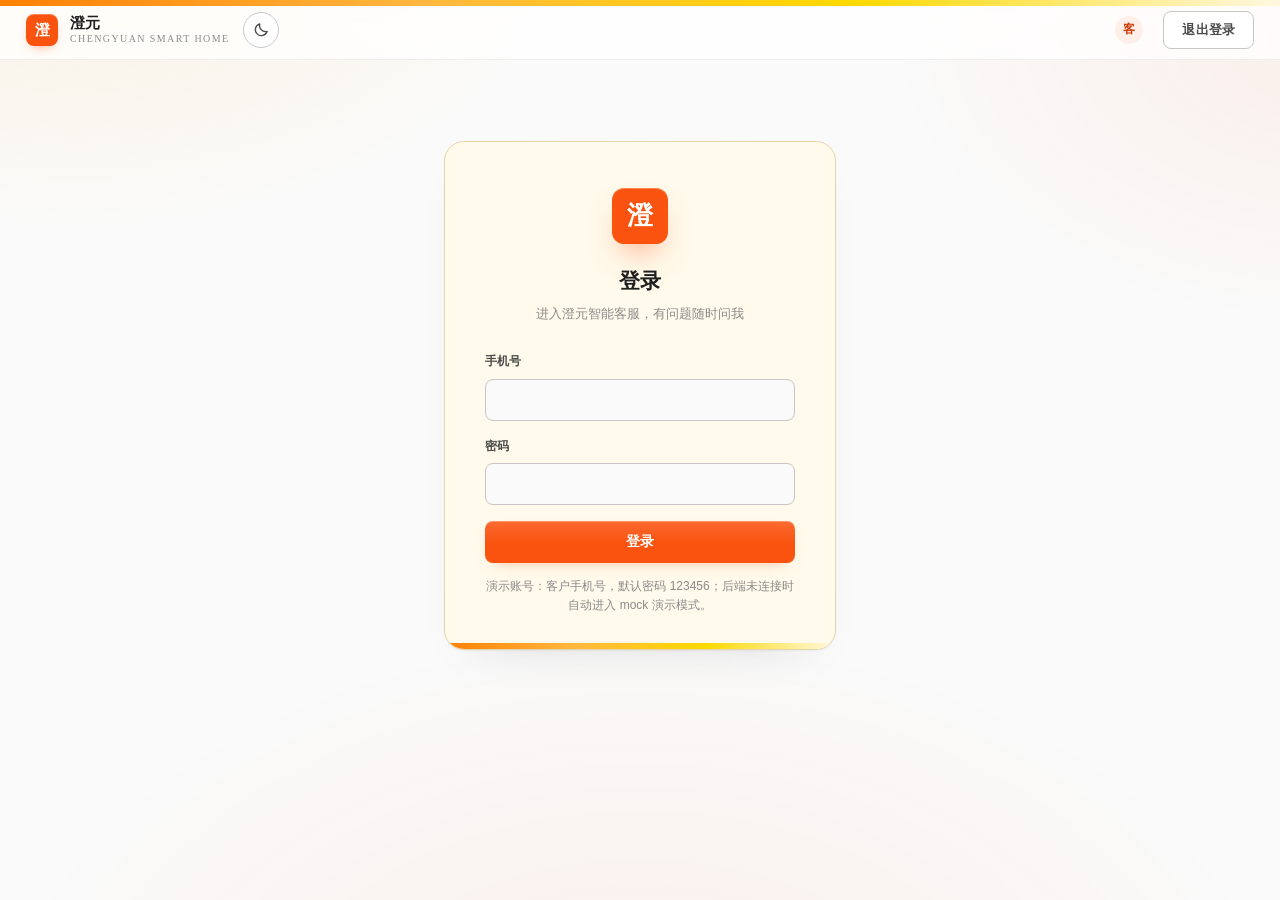
==== commit 22850878: "fix(context): preserve assistant messages in completed turns" ====
--- a/AI Service Agent/web/index.html
+++ b/AI Service Agent/web/index.html
@@ -3,42 +3,1705 @@
 <head>
 <meta charset="utf-8">
 <meta name="viewport" content="width=device-width, initial-scale=1">
-<meta name="description" content="澄元智能 — 以青岛为全球运营中枢的智能家居品牌与 AI 服务网络。">
-<title>澄元智能 · Global Smart Home</title>
+<title>澄元智能客服</title>
 <style>
-:root{--ink-0:#f6f9ff;--ink-1:#c8d2e3;--ink-2:#8794a8;--ink-3:#5b6678;--background:#04060b;--background-2:#080b12;--line:rgba(214,228,255,.10);--line-strong:rgba(222,236,255,.20);--teal:#7fe8d4;--teal-soft:rgba(127,232,212,.14);--amber:#ffb65c;--shadow:0 26px 90px rgba(0,0,0,.48);--ease-out:cubic-bezier(.16,1,.3,1);--ease-smooth:cubic-bezier(.33,1,.68,1);--radius-xs:8px;--radius-lg:24px}
-*{box-sizing:border-box}html{color-scheme:dark;scroll-behavior:smooth}body{margin:0;min-height:100dvh;background:var(--background);color:var(--ink-1);font-family:"Segoe UI Variable Display","SF Pro Display","Helvetica Neue","Microsoft YaHei UI","PingFang SC",sans-serif;font-size:16px;line-height:1.6;overflow-x:hidden;-webkit-font-smoothing:antialiased}::selection{background:rgba(127,232,212,.22);color:#fff}a{color:inherit;text-decoration:none}button,input{font:inherit}button{-webkit-tap-highlight-color:transparent}:focus-visible{outline:2px solid var(--teal);outline-offset:3px}.noise{position:fixed;inset:0;z-index:1;pointer-events:none;opacity:.025;background-image:radial-gradient(rgba(255,255,255,.7) .5px,transparent .5px);background-size:5px 5px;mix-blend-mode:overlay}.page{position:relative;z-index:2;overflow:hidden}.page[data-view="chat"] .hero,.page[data-view="chat"] .landing-blocks,.page[data-view="login"] .landing-blocks{display:none}.header{position:fixed;top:0;left:0;right:0;z-index:30;display:flex;align-items:center;justify-content:space-between;height:76px;padding:0 clamp(20px,5vw,68px);border-bottom:1px solid rgba(255,255,255,.04);background:linear-gradient(to bottom,rgba(4,6,11,.88),rgba(4,6,11,.42));backdrop-filter:blur(14px)}.brand{display:flex;align-items:center;gap:14px}.brand-mark{width:40px;height:40px;border:1px solid var(--line-strong);border-radius:50%;display:grid;place-items:center;font-size:17px;font-weight:700;color:var(--ink-0);background:radial-gradient(circle at 30% 20%,rgba(127,232,212,.18),transparent 58%)}.brand-copy{display:grid;line-height:1.1}.brand-name{font-size:19px;font-weight:680;color:var(--ink-0);letter-spacing:.04em}.brand-sub{font-size:9px;text-transform:uppercase;letter-spacing:.32em;color:var(--ink-3);margin-top:5px}.nav{display:flex;align-items:center;gap:32px}.nav a{position:relative;font-size:13px;color:var(--ink-2);letter-spacing:.05em}.nav a::after{content:"";position:absolute;left:0;right:100%;bottom:-7px;height:1px;background:linear-gradient(90deg,var(--teal),transparent);transition:right .4s var(--ease-smooth)}.nav a:hover{color:var(--ink-0)}.nav a:hover::after{right:0}.login-trigger{min-width:88px;height:38px;padding:0 20px;border:1px solid var(--line-strong);border-radius:999px;color:var(--ink-0);background:rgba(255,255,255,.02);cursor:pointer;font-size:13px;transition:all .32s var(--ease-out)}.login-trigger:hover{background:rgba(255,255,255,.08);transform:translateY(-1px)}.session-pill{display:none;align-items:center;gap:10px;height:38px;padding-left:14px;border:1px solid var(--line);border-radius:999px;background:rgba(255,255,255,.02)}[data-view="chat"] .session-pill{display:inline-flex}[data-view="chat"] .login-trigger{display:none}.avatar{width:26px;height:26px;border-radius:50%;background:var(--teal-soft);color:var(--teal);display:grid;place-items:center;font-size:12px;font-weight:700}.logout{height:100%;padding:0 13px;border:0;border-left:1px solid var(--line);background:transparent;border-radius:0 999px 999px 0;color:var(--ink-2);cursor:pointer;font-size:12px}.logout:hover{color:var(--ink-0);background:rgba(255,255,255,.04)}.hero{position:relative;min-height:100dvh;padding:132px clamp(20px,5vw,68px) 84px;display:flex;align-items:center;overflow:hidden}.hero-background{position:absolute;inset:0;z-index:-2;overflow:hidden}.hero-background::before{content:"";position:absolute;top:-38%;right:-18%;width:min(160vh,1100px);aspect-ratio:1;background:radial-gradient(circle at 46% 50%,rgba(127,232,212,.08),rgba(12,24,32,.72) 32%,transparent 68%);transform:translate3d(calc(var(--parallax-x,0)*-8px),calc(var(--parallax-y,0)*-7px),0)}.hero-background::after{content:"";position:absolute;bottom:-50%;left:-30%;width:1100px;aspect-ratio:1;background:radial-gradient(circle,rgba(255,182,92,.05),transparent 62%);transform:translate3d(calc(var(--parallax-x,0)*14px),calc(var(--parallax-y,0)*10px),0)}.grid-lines{position:absolute;inset:0;z-index:-1;opacity:.32;background:linear-gradient(to right,rgba(215,230,255,.035) 1px,transparent 1px),linear-gradient(to bottom,rgba(215,230,255,.03) 1px,transparent 1px);background-size:clamp(72px,7.5vw,130px);mask-image:radial-gradient(circle at 50% 45%,black 8%,transparent 76%);transform:translate3d(calc(var(--parallax-x,0)*-5px),calc(var(--parallax-y,0)*-4px),0)}.hero-stage{position:absolute;top:0;right:max(-180px,-14vw);bottom:0;width:min(86vw,1000px);display:grid;place-items:center;z-index:2}.earth-wrap{position:relative;width:min(82vmin,780px);aspect-ratio:1;transform:translate3d(calc(var(--parallax-x,0)*-14px),calc(var(--parallax-y,0)*-11px),0);opacity:0;transition:opacity 1.4s var(--ease-out)}.earth-wrap.revealed{opacity:1}#earthCanvas{width:100%;height:100%;display:block}.product-field{position:absolute;inset:0;z-index:3;pointer-events:none}.product{position:absolute;width:clamp(74px,8.4vw,122px);opacity:0;pointer-events:auto;filter:drop-shadow(0 20px 28px rgba(0,0,0,.42));transition:transform .6s var(--ease-out),opacity .7s var(--ease-out);animation:product-arrival 1.8s var(--ease-out) both,product-float var(--float-duration,12s) var(--ease-smooth) infinite alternate;transform-style:preserve-3d}.product svg{width:100%;height:auto}.product-label{position:absolute;left:50%;bottom:-24px;transform:translate(-50%,4px);font-size:9px;text-transform:uppercase;letter-spacing:.24em;color:rgba(198,211,229,.34);white-space:nowrap;transition:all .4s var(--ease-out)}.product:hover{transform:translateY(-7px) scale(1.04) rotate(var(--hover-rotate,0deg))}.product:hover .product-label{color:var(--teal);transform:translate(-50%,0)}.product-1{top:13%;left:3%;--hover-rotate:-1deg;--float-duration:13s;animation-delay:.25s,2.1s}.product-2{top:5%;left:44%;--hover-rotate:1deg;--float-duration:16s;animation-delay:.45s,2.5s}.product-3{top:39%;left:-4%;--hover-rotate:1.5deg;--float-duration:15s;animation-delay:.65s,2.9s}.product-4{top:47%;right:3%;--hover-rotate:-1deg;--float-duration:18s;animation-delay:.85s,3.2s}@keyframes product-arrival{0%{opacity:0;transform:translate3d(var(--arrive-x,0),var(--arrive-y,-140px),0) rotate(var(--arrive-rotate,0deg)) scale(.84)}65%{opacity:1}100%{opacity:1;transform:translate3d(0,0,0) rotate(0deg) scale(1)}}@keyframes product-float{from{translate:0 0}to{translate:0 16px}}.hero-copy{position:relative;z-index:6;max-width:min(680px,58vw);display:grid;gap:20px}.eyebrow{display:flex;align-items:center;gap:12px;font-size:11px;letter-spacing:.34em;text-transform:uppercase;color:var(--ink-2);margin:0 0 32px;opacity:0;transform:translateY(20px);animation:rise .9s var(--ease-out) .1s forwards}.eyebrow::before{content:"";width:34px;height:1px;background:linear-gradient(90deg,var(--teal),transparent)}.hero-title{margin:0;color:var(--ink-0);font-size:clamp(48px,7.5vw,108px);line-height:.92;font-weight:640;letter-spacing:-.045em}.hero-title span{display:block;overflow:hidden}.hero-title span i{display:block;font-style:normal;transform:translateY(108%);animation:reveal-word 1.2s var(--ease-out) forwards}.hero-title span:nth-child(2) i{animation-delay:.13s}.hero-title span:nth-child(3) i{animation-delay:.24s}.hero-title em{font-style:normal;color:transparent;background:linear-gradient(115deg,var(--teal) 15%,#f4f9ff 52%,var(--amber) 92%);-webkit-background-clip:text;background-clip:text}.hero-desc{max-width:500px;font-size:clamp(16px,1.2vw,18px);color:var(--ink-2);margin:8px 0 52px;opacity:0;animation:rise 1s var(--ease-out) .42s forwards}.hero-actions{display:flex;align-items:center;gap:32px;flex-wrap:wrap;opacity:0;animation:rise 1s var(--ease-out) .58s forwards}.primary-action{position:relative;border:0;border-radius:999px;padding:18px 30px;cursor:pointer;color:#04110f;background:linear-gradient(120deg,#b9fff0,var(--teal) 52%,#5ad9c4);font-weight:680;font-size:15px;overflow:hidden;box-shadow:0 18px 50px -22px rgba(127,232,212,.7);transition:transform .35s var(--ease-out),filter .3s ease}.primary-action::before{content:"";position:absolute;top:0;bottom:0;left:-46%;width:26%;background:linear-gradient(100deg,transparent,rgba(255,255,255,.65),transparent);transform:skewX(-20deg);animation:shine 4.8s ease 2s infinite}.primary-action:hover{transform:translateY(-2px);filter:brightness(1.04)}.secondary-action{display:inline-flex;align-items:center;gap:9px;color:var(--ink-1);font-size:14px;border-bottom:1px solid rgba(200,210,227,.28);padding-bottom:6px;transition:all .3s ease}.secondary-action:hover{color:var(--ink-0);border-color:var(--teal);transform:translateX(3px)}.hero-data{position:absolute;left:clamp(20px,5vw,68px);bottom:38px;z-index:5;display:flex;gap:52px;align-items:flex-end;opacity:0;animation:rise 1s var(--ease-out) .9s forwards}.metric{display:grid;gap:3px}.metric b{color:var(--ink-0);font-size:22px;font-weight:620}.metric span{font-size:10px;text-transform:uppercase;letter-spacing:.26em;color:var(--ink-3)}@keyframes reveal-word{to{transform:translateY(0)}}@keyframes rise{to{opacity:1;transform:translateY(0)}}@keyframes shine{0%,72%{left:-46%}88%,100%{left:120%}}
+
+/* ============================================================
+   design-taste-frontend 改版 v4（2026-09-18）
+   设计读法：premium smart-home consumer chat surface（redesign
+   overhaul，保留 IA / 事件协议 / 逻辑层契约）。
+   参考 web/DESIGN-mistral.ai.md：日落暖橙（#FA520F）+ 奶油面板 +
+   墨色正文；日落条纹带为全站签名；按钮/输入 8px · 卡片 12px ·
+   面板 20px，仅徽章保留 pill；用户气泡 = 墨色深底（button-dark 语言）。
+   橙只出现在主 CTA / 激活态 / 签名条纹，不进气泡、不铺大面。
+   Dials: VARIANCE 5 / MOTION 4 / DENSITY 3
+   Shape lock（唯一半径规则）：面板 20px · 卡片/气泡 12px ·
+   按钮/输入 8px · 图标按钮圆形 · 徽章 pill
+   ============================================================ */
+:root{
+  --bg:#fafafa;
+  --topbar-bg:rgba(255,255,255,.78);
+  --surface:#ffffff;
+  --surface-2:#fafafa;
+  --surface-3:#f5f5f5;
+  --cream:#fff8e0;
+  --cream-soft:#fffaeb;
+  --beige-deep:#e6d5a8;
+  --bubble-ai:#ffffff;
+  --bubble-user:#1f1f1f;
+  --bubble-user-text:#ffffff;
+  --ink:#1f1f1f;
+  --ink-2:#4a4a4a;
+  --ink-3:#8a8a8a;
+  --line:#ededed;
+  --line-strong:#c7c7c7;
+  --accent:#fa520f;
+  --accent-strong:#cc3a05;
+  --accent-weak:rgba(250,82,15,.08);
+  --accent-text:#cc3a05;
+  --accent-line:rgba(250,82,15,.24);
+  --btn-text:#ffffff;
+  --stripe:linear-gradient(90deg,#ff8105,#ffb83e,#ffd900,#fff8e0);
+  --glow-1:rgba(255,177,16,.12);
+  --glow-2:rgba(250,82,15,.07);
+  --ok:#0ea572;
+  --warn:#c47f0e;
+  --warn-weak:#fdf3e3;
+  --warn-line:rgba(196,127,14,.22);
+  --danger:#d93b3b;
+  --danger-weak:#fdecec;
+  --danger-line:rgba(217,59,59,.22);
+  --shadow-panel:0 1px 2px rgba(31,31,31,.05),0 20px 48px -32px rgba(31,31,31,.18);
+  --shadow-card:0 1px 2px rgba(31,31,31,.04);
+  --shadow-btn:0 6px 16px -10px rgba(250,82,15,.55);
+  --r-xl:20px;
+  --r-lg:12px;
+  --r-md:8px;
+  --r-pill:999px;
+  --ease:cubic-bezier(.2,.7,.2,1);
+}
+html[data-theme="dark"]{
+  --bg:#141210;
+  --topbar-bg:rgba(20,18,16,.78);
+  --surface:#1c1917;
+  --surface-2:#211d1a;
+  --surface-3:#2a241d;
+  --cream:#2b241c;
+  --cream-soft:#241f19;
+  --beige-deep:#4a4034;
+  --bubble-ai:#211d1a;
+  --bubble-user:#f2ede6;
+  --bubble-user-text:#1f1f1f;
+  --ink:#f2ede6;
+  --ink-2:#b8b0a6;
+  --ink-3:#8a8178;
+  --line:rgba(255,255,255,.08);
+  --line-strong:rgba(255,255,255,.15);
+  --accent:#ff6b2b;
+  --accent-strong:#ff8547;
+  --accent-weak:rgba(255,107,43,.14);
+  --accent-text:#ffb289;
+  --accent-line:rgba(255,178,137,.26);
+  --btn-text:#0a0f1e;
+  --glow-1:rgba(255,129,5,.14);
+  --glow-2:rgba(255,184,62,.07);
+  --ok:#3bd68c;
+  --warn:#f0b34a;
+  --warn-weak:rgba(245,158,11,.14);
+  --warn-line:rgba(240,179,74,.26);
+  --danger:#f3706f;
+  --danger-weak:rgba(239,68,68,.14);
+  --danger-line:rgba(243,112,111,.26);
+  --shadow-panel:0 1px 0 rgba(255,255,255,.03),0 1px 2px rgba(0,0,0,.4),
+    0 30px 64px -34px rgba(0,0,0,.62);
+  --shadow-card:0 1px 2px rgba(0,0,0,.35);
+  --shadow-btn:0 8px 20px -10px rgba(109,149,255,.4);
+}
+*{box-sizing:border-box}
+html{color-scheme:light}
+html[data-theme="dark"]{color-scheme:dark}
+body{margin:0;min-height:100dvh;background:var(--bg);color:var(--ink);
+  font-family:"SF Pro Display","SF Pro Text",-apple-system,BlinkMacSystemFont,
+  "Segoe UI Variable Display","Segoe UI","PingFang SC","Hiragino Sans GB",
+  "Microsoft YaHei UI","Microsoft YaHei","Helvetica Neue",sans-serif;
+  -webkit-font-smoothing:antialiased;text-rendering:optimizeLegibility;line-height:1.6}
+body::before{content:"";position:fixed;inset:0;z-index:-1;pointer-events:none;
+  background:
+    radial-gradient(52rem 34rem at 6% -12%,var(--glow-1),transparent 62%),
+    radial-gradient(46rem 30rem at 104% 4%,var(--glow-2),transparent 60%),
+    radial-gradient(64rem 42rem at 50% 118%,var(--glow-2),transparent 64%)}
+body::after{content:"";position:fixed;top:0;left:0;right:0;height:6px;z-index:40;
+  background:var(--stripe);pointer-events:none}
+button{font-family:inherit}
+button,input{-webkit-tap-highlight-color:transparent}
+::selection{background:var(--accent-weak);color:var(--accent-text)}
+
+.topbar{position:sticky;top:0;z-index:20;height:60px;display:flex;align-items:center;
+  gap:14px;padding:0 26px;background:var(--topbar-bg);
+  backdrop-filter:blur(18px) saturate(180%);-webkit-backdrop-filter:blur(18px) saturate(180%);
+  border-bottom:1px solid var(--line)}
+.brand{display:flex;align-items:center;gap:12px}
+.brand-logo{flex:none;width:32px;height:32px;border-radius:var(--r-md);background:var(--accent);
+  color:var(--btn-text);display:flex;align-items:center;justify-content:center;font-size:15px;font-weight:800;
+  box-shadow:inset 0 1px 0 rgba(255,255,255,.28),0 5px 14px -8px var(--accent)}
+.brand-logo.lg{width:56px;height:56px;border-radius:var(--r-lg);font-size:26px;margin:0 auto 20px;
+  box-shadow:inset 0 1px 0 rgba(255,255,255,.28),0 16px 34px -16px var(--accent)}
+.brand-text{display:flex;flex-direction:column;line-height:1.25}
+.brand-name{font-size:15px;font-weight:700;letter-spacing:.01em}
+.brand-sub{font-size:10px;color:var(--ink-3);letter-spacing:.14em;
+  font-family:Georgia,"Times New Roman",serif}
+.icon-btn{flex:none;width:36px;height:36px;border-radius:50%;border:1px solid var(--line-strong);
+  background:var(--surface);color:var(--ink-2);display:inline-flex;align-items:center;
+  justify-content:center;cursor:pointer;
+  transition:border-color .2s var(--ease),color .2s var(--ease),background .2s var(--ease),transform .15s var(--ease)}
+.icon-btn:hover{border-color:var(--accent);color:var(--accent-text);background:var(--accent-weak)}
+.icon-btn:active{transform:scale(.94)}
+.ico-sun{display:none}
+html[data-theme="dark"] .ico-sun{display:block}
+html[data-theme="dark"] .ico-moon{display:none}
+.topbar-user{margin-left:auto;display:flex;align-items:center;gap:10px}
+.user-avatar{width:28px;height:28px;border-radius:50%;background:var(--accent-weak);
+  color:var(--accent-text);display:flex;align-items:center;justify-content:center;
+  font-size:12px;font-weight:700}
+.user-name{font-size:13px;color:var(--ink-2)}
+
+.view{display:none}
+.view.active{display:block;animation:view-in .32s var(--ease) both}
+@keyframes view-in{from{opacity:0;transform:translateY(8px)}to{opacity:1;transform:none}}
+
+.chat-wrap{position:relative;max-width:880px;margin:16px auto 22px;background:var(--surface);
+  border:1px solid var(--line);border-radius:var(--r-xl);box-shadow:var(--shadow-panel);
+  display:flex;flex-direction:column;height:calc(100dvh - 98px);min-height:520px;overflow:hidden}
+.chat-wrap::before{content:"";position:absolute;top:0;left:22px;right:22px;height:1px;z-index:1;
+  background:linear-gradient(90deg,transparent,rgba(255,255,255,.9),transparent);pointer-events:none}
+html[data-theme="dark"] .chat-wrap::before{background:linear-gradient(90deg,transparent,rgba(255,255,255,.14),transparent)}
+.chat-head{display:flex;align-items:center;gap:14px;padding:18px 24px;border-bottom:1px solid var(--line)}
+.agent-avatar{flex:none;width:42px;height:42px;border-radius:var(--r-lg);background:var(--accent);
+  color:var(--btn-text);display:flex;align-items:center;justify-content:center;
+  box-shadow:inset 0 1px 0 rgba(255,255,255,.28),0 8px 20px -12px var(--accent)}
+.chat-meta{display:flex;flex-direction:column;gap:3px;min-width:0}
+.chat-title-row{display:flex;align-items:center;gap:10px;flex-wrap:wrap}
+.chat-title{font-size:15px;font-weight:700;letter-spacing:-.01em}
+.conn-text{font-size:12px;color:var(--ink-3)}
+.status-tag{display:inline-flex;align-items:center;gap:7px;height:26px;padding:0 12px;
+  border-radius:var(--r-pill);font-size:12px;font-weight:600;letter-spacing:.02em;
+  border:1px solid transparent}
+.status-tag::before{content:"";width:6px;height:6px;border-radius:50%;background:currentColor}
+.status-tag.ai{background:var(--accent-weak);color:var(--accent-text);border-color:var(--accent-line)}
+.status-tag.ai::before{background:var(--accent);animation:dot-pulse 2.6s ease-in-out infinite}
+.status-tag.human{background:var(--warn-weak);color:var(--warn);border-color:var(--warn-line)}
+@keyframes dot-pulse{0%,100%{box-shadow:0 0 0 0 rgba(250,82,15,.4)}55%{box-shadow:0 0 0 5px rgba(250,82,15,0)}}
+
+.chips{display:flex;gap:8px;flex-wrap:wrap;padding:13px 24px;border-bottom:1px solid var(--line)}
+.chip{appearance:none;border:1px solid var(--line-strong);background:var(--surface);
+  color:var(--ink-2);border-radius:var(--r-md);height:32px;padding:0 15px;font-size:13px;
+  font-weight:500;cursor:pointer;display:inline-flex;align-items:center;
+  transition:border-color .2s var(--ease),color .2s var(--ease),
+  background .2s var(--ease),transform .15s var(--ease),box-shadow .2s var(--ease)}
+.chip:hover{border-color:var(--accent);color:var(--accent-text);background:var(--accent-weak);
+  box-shadow:0 4px 12px -8px var(--accent)}
+.chip:active{transform:scale(.96)}
+
+.msg-list{flex:1;overflow-y:auto;padding:26px 26px 22px;display:flex;flex-direction:column;gap:18px;
+  scroll-behavior:smooth}
+.msg-list:empty{align-items:center;justify-content:center}
+.msg-list:empty::before{content:"澄";width:48px;height:48px;border-radius:var(--r-lg);
+  display:flex;align-items:center;justify-content:center;font-size:21px;font-weight:800;
+  color:#ffffff;background:var(--accent);border:1px solid var(--accent-strong);
+  box-shadow:0 12px 28px -16px var(--accent);
+  margin-bottom:16px}
+html[data-theme="dark"] .msg-list:empty::before{box-shadow:inset 0 1px 0 rgba(255,255,255,.08),0 12px 28px -16px var(--accent)}
+.msg-list:empty::after{content:"您好，我是澄元智能客服，有问题随时问我。\A 查订单、食谱咨询、固件更新，或直接选择上方快捷指令。";
+  white-space:pre-line;text-align:center;color:var(--ink-3);font-size:14px;line-height:2;
+  display:block;max-width:420px}
+.msg-list .enter{animation:msg-in .4s var(--ease) both}
+@keyframes msg-in{from{opacity:0;transform:translateY(8px) scale(.99)}to{opacity:1;transform:none}}
+
+.msg{max-width:74%;padding:11px 16px;border-radius:var(--r-lg);font-size:14px;line-height:1.66;
+  white-space:pre-wrap;overflow-wrap:break-word;position:relative}
+.msg.user{align-self:flex-end;background:var(--bubble-user);color:var(--bubble-user-text);
+  border-radius:var(--r-lg);box-shadow:var(--shadow-card)}
+.msg.assistant{align-self:flex-start;background:var(--bubble-ai);border:1px solid var(--line);
+  color:var(--ink);border-radius:var(--r-lg);margin-left:44px;
+  box-shadow:var(--shadow-card)}
+html[data-theme="dark"] .msg.assistant{box-shadow:inset 0 1px 0 rgba(255,255,255,.04),var(--shadow-card)}
+html[data-theme="dark"] .msg.assistant::before,html[data-theme="dark"] .card::before{box-shadow:inset 0 1px 0 rgba(255,255,255,.06)}
+.msg.system{align-self:center;background:var(--surface-2);border:1px solid var(--line);
+  color:var(--ink-2);font-size:12px;border-radius:var(--r-pill);padding:5px 14px;max-width:90%}
+.msg.assistant.typing::after{content:"";display:inline-block;width:2px;height:1em;margin-left:3px;
+  vertical-align:-.15em;border-radius:1px;background:var(--accent);animation:caret-blink 1.05s steps(2,start) infinite}
+@keyframes caret-blink{0%,100%{opacity:1}50%{opacity:0}}
+.msg.assistant::before,.card::before{content:"澄";position:absolute;left:-44px;top:2px;width:32px;height:32px;
+  border-radius:var(--r-md);display:flex;align-items:center;justify-content:center;font-size:13px;font-weight:700;
+  color:var(--accent-text);background:var(--cream-soft);border:1px solid var(--beige-deep)}
+
+.card{position:relative;border:1px solid var(--line);background:var(--surface);
+  border-radius:var(--r-lg);padding:16px 18px;font-size:13px;max-width:74%;
+  align-self:flex-start;margin-left:44px;box-shadow:var(--shadow-card);overflow-wrap:break-word}
+.card h4{margin:0 0 8px;font-size:12px;font-weight:700;letter-spacing:.05em;color:var(--accent-text)}
+.card p{margin:4px 0;color:var(--ink-2);line-height:1.6}
+.row{display:flex;gap:8px;flex-wrap:wrap;margin-top:12px}
+.form-card .old-info{margin:0 0 12px;padding:10px;background:var(--surface-2);border-radius:10px}
+.form-card .old-info div{font-size:13px;color:var(--ink-2)}
+.form-card label{display:block;margin:10px 0 5px;font-size:13px;color:var(--ink-2)}
+.form-card input{width:100%;margin-bottom:4px}
+.form-error{display:none;margin-top:8px;color:#ef4444;font-size:13px}
+
+.notice,.error-bar,.handoff-banner{max-width:86%;align-self:stretch;border-radius:var(--r-md);
+  padding:11px 14px;font-size:13px;line-height:1.6;overflow-wrap:break-word;
+  border:1px solid var(--line);border-left-width:3px}
+.notice{background:var(--warn-weak);border-left-color:var(--warn);color:var(--warn)}
+.error-bar{background:var(--danger-weak);border-left-color:var(--danger);color:var(--danger)}
+.handoff-banner{background:var(--accent-weak);border-left-color:var(--accent);color:var(--accent-text)}
+
+.btn{appearance:none;border:none;border-radius:var(--r-md);padding:9px 18px;font-size:13px;
+  font-weight:600;cursor:pointer;letter-spacing:.01em;display:inline-flex;align-items:center;justify-content:center;
+  transition:transform .15s var(--ease),background .2s var(--ease),
+  border-color .2s var(--ease),box-shadow .2s var(--ease),filter .2s var(--ease)}
+.btn.primary{background:var(--accent);color:var(--btn-text);
+  background-image:linear-gradient(180deg,rgba(255,255,255,.14),rgba(255,255,255,0) 55%);
+  box-shadow:inset 0 1px 0 rgba(255,255,255,.28),var(--shadow-btn)}
+html[data-theme="dark"] .btn.primary{background-image:linear-gradient(180deg,rgba(255,255,255,.16),rgba(255,255,255,0) 55%)}
+.btn.primary:hover:not(:disabled){background:var(--accent-strong);filter:none}
+.btn.primary:active:not(:disabled){transform:translateY(1px) scale(.99)}
+.btn.ghost{background:var(--surface);border:1px solid var(--line-strong);color:var(--ink-2)}
+.btn.ghost:hover:not(:disabled){border-color:var(--accent);color:var(--accent-text)}
+.btn.ghost:active:not(:disabled){transform:translateY(1px) scale(.99)}
+.btn:disabled{opacity:.5;cursor:not-allowed}
+.btn-block{width:100%;padding:12px 18px;font-size:14px}
+.btn.chip{height:30px;padding:0 14px}
+
+.input-bar{padding:14px 22px 18px;border-top:1px solid var(--line);
+  background:linear-gradient(180deg,transparent,rgba(250,82,15,.02))}
+html[data-theme="dark"] .input-bar{background:linear-gradient(180deg,transparent,rgba(255,255,255,.02))}
+.composer{display:flex;align-items:center;gap:8px;background:var(--surface-2);
+  border:1px solid var(--line-strong);border-radius:var(--r-md);padding:6px 6px 6px 16px;
+  box-shadow:inset 0 1px 0 rgba(255,255,255,.55);
+  transition:border-color .18s var(--ease),box-shadow .18s var(--ease),background .18s var(--ease)}
+html[data-theme="dark"] .composer{box-shadow:inset 0 1px 0 rgba(255,255,255,.04)}
+.composer:focus-within{border-color:var(--accent);background:var(--surface);
+  box-shadow:0 0 0 3px var(--accent-weak),inset 0 1px 0 rgba(255,255,255,.55)}
+html[data-theme="dark"] .composer:focus-within{box-shadow:0 0 0 3px var(--accent-weak),inset 0 1px 0 rgba(255,255,255,.04)}
+.composer input{flex:1;min-width:0;border:none;background:transparent;color:var(--ink);
+  font-size:14px;outline:none;padding:9px 0;caret-color:var(--accent)}
+.composer input::placeholder{color:var(--ink-3)}
+.composer input:disabled{opacity:.6;cursor:not-allowed}
+.send-btn{flex:none;width:38px;height:38px;border:none;border-radius:var(--r-md);background:var(--accent);
+  border-radius:var(--r-md);
+  color:var(--btn-text);display:inline-flex;align-items:center;justify-content:center;cursor:pointer;
+  box-shadow:inset 0 1px 0 rgba(255,255,255,.28),0 4px 12px -6px var(--accent);
+  transition:transform .15s var(--ease),box-shadow .25s var(--ease),filter .25s var(--ease),opacity .2s var(--ease)}
+.send-btn:hover:not(:disabled){filter:brightness(1.05);transform:translateY(-1px)}
+.send-btn:active:not(:disabled){transform:translateY(0) scale(.94)}
+.send-btn:disabled{opacity:.38;cursor:not-allowed;box-shadow:none}
+
+.login-wrap{position:relative;max-width:392px;margin:9vh auto 0;background:var(--cream-soft);
+  border:1px solid var(--beige-deep);border-radius:var(--r-xl);padding:46px 40px 34px;box-shadow:var(--shadow-panel);
+  overflow:hidden}
+.login-wrap::after{content:"";position:absolute;left:0;right:0;bottom:0;height:6px;
+  background:var(--stripe);pointer-events:none}
+.login-wrap::before{content:"";position:absolute;top:0;left:22px;right:22px;height:1px;
+  background:linear-gradient(90deg,transparent,rgba(255,255,255,.95),transparent)}
+html[data-theme="dark"] .login-wrap::before{background:linear-gradient(90deg,transparent,rgba(255,255,255,.12),transparent)}
+.login-wrap>*{animation:view-in .55s var(--ease) both}
+.login-wrap>*:nth-child(2){animation-delay:.04s}
+.login-wrap>*:nth-child(3){animation-delay:.08s}
+.login-wrap>*:nth-child(4){animation-delay:.12s}
+.login-wrap>*:nth-child(5){animation-delay:.16s}
+.login-wrap>*:nth-child(6){animation-delay:.2s}
+.login-wrap>*:nth-child(7){animation-delay:.24s}
+.login-wrap h2{margin:0 0 6px;font-size:21px;font-weight:700;letter-spacing:-.01em;text-align:center}
+.login-sub{margin:0 0 28px;font-size:13px;color:var(--ink-3);text-align:center}
+.field{margin-bottom:16px}
+.field label{display:block;font-size:12px;font-weight:600;color:var(--ink-2);margin-bottom:7px}
+.field input{width:100%;border:1px solid var(--line-strong);background:var(--surface-2);
+  color:var(--ink);border-radius:var(--r-md);padding:12px 14px;font-size:14px;outline:none;caret-color:var(--accent);
+  transition:border-color .2s var(--ease),background .2s var(--ease),box-shadow .2s var(--ease)}
+.field input::placeholder{color:var(--ink-3)}
+.field input:hover{border-color:var(--line-strong)}
+.field input:focus{border-color:var(--accent);background:var(--surface);
+  box-shadow:0 0 0 3px var(--accent-weak)}
+.hint{font-size:12px;color:var(--ink-3);text-align:center;margin:14px 0 0;line-height:1.6}
+.hint.error{color:var(--danger)}
+
+.btn:focus-visible,.icon-btn:focus-visible,.chip:focus-visible,.send-btn:focus-visible{outline:2px solid var(--accent);outline-offset:2px}
+.msg-list::-webkit-scrollbar{width:8px}
+.msg-list::-webkit-scrollbar-thumb{background:var(--line-strong);border-radius:8px;
+  border:2px solid transparent;background-clip:content-box}
+.msg-list::-webkit-scrollbar-thumb:hover{background:var(--ink-3);border:2px solid transparent;background-clip:content-box}
+.msg-list::-webkit-scrollbar-track{background:transparent}
+
+@media (max-width:900px){
+  .topbar{padding:0 16px}
+  .chat-wrap{margin:8px;height:calc(100dvh - 76px);min-height:460px}
+  .msg{max-width:86%}
+  .card{max-width:86%}
+  .msg-list{padding:20px 16px}
+  .chips,.chat-head,.input-bar{padding-left:16px;padding-right:16px}
+}
+@media (max-width:560px){
+  .msg.assistant,.card{margin-left:0}
+  .msg.assistant::before,.card::before{display:none}
+  .msg.assistant,.card{border-radius:var(--r-lg)}
+  .login-wrap{margin:6vh auto 0;padding:38px 24px 30px}
+}
+@media (prefers-reduced-motion:reduce){
+  *,*::before,*::after{animation-duration:.01ms !important;animation-iteration-count:1 !important;
+    transition-duration:.01ms !important}
+}
+
 </style>
 </head>
 <body>
-<div class="noise" aria-hidden="true"></div>
-<div class="page" id="page" data-view="landing">
-<header class="header">
-<a href="#/top" class="brand" aria-label="澄元智能 Global Smart Home"><span class="brand-mark" aria-hidden="true">澄</span><span class="brand-copy"><span class="brand-name">澄元</span><span class="brand-sub">Chengyuan Smart Home</span></span></a>
-<nav class="nav" aria-label="主导航"><a href="#products">Products</a><a href="#network">Global</a><a href="#service">AI Service</a><div class="session-pill" id="session-pill" aria-live="polite"><span class="avatar" id="user-avatar" aria-hidden="true">客</span><span id="user-name" aria-label="当前用户"></span><button type="button" class="logout" id="btn-logout">退出</button></div><button type="button" class="login-trigger" id="btn-open-login">Login</button></nav>
+<header class="topbar">
+  <div class="brand">
+    <span class="brand-logo" aria-hidden="true">澄</span>
+    <span class="brand-text">
+      <span class="brand-name">澄元</span>
+      <span class="brand-sub">CHENGYUAN SMART HOME</span>
+    </span>
+  </div>
+  <button class="icon-btn" id="btn-theme" type="button" aria-label="切换深色模式" title="切换深浅主题">
+    <svg class="ico-moon" viewBox="0 0 24 24" width="17" height="17" fill="none" stroke="currentColor" stroke-width="1.8" stroke-linecap="round" stroke-linejoin="round" aria-hidden="true"><path d="M20 14.5A8.5 8.5 0 0 1 9.5 4 8.5 8.5 0 1 0 20 14.5z"/></svg>
+    <svg class="ico-sun" viewBox="0 0 24 24" width="17" height="17" fill="none" stroke="currentColor" stroke-width="1.8" stroke-linecap="round" aria-hidden="true"><circle cx="12" cy="12" r="4"/><path d="M12 2v2M12 20v2M2 12h2M20 12h2M4.9 4.9l1.4 1.4M17.7 17.7l1.4 1.4M19.1 4.9l-1.4 1.4M6.3 17.7l-1.4 1.4"/></svg>
+  </button>
+  <div class="topbar-user" id="topbar-user" hidden>
+    <span class="user-avatar" id="user-avatar" aria-hidden="true">客</span>
+    <span class="user-name" id="user-name"></span>
+    <button class="btn ghost" id="btn-logout">退出登录</button>
+  </div>
 </header>
-<section class="hero" id="top">
-<div class="hero-background" aria-hidden="true"></div><div class="grid-lines" aria-hidden="true"></div>
-<div class="hero-stage"><div class="earth-wrap" id="earthWrap"><canvas id="earthCanvas"></canvas><div class="product-field" id="productField">
-<div class="product product-1" data-city="Singapore" style="--arrive-x:-80px; --arrive-rotate:-10deg;" tabindex="0"><svg viewBox="0 0 100 100" fill="none" stroke="#d9e6f6" stroke-width="1.4"><circle cx="50" cy="56" r="30"/><circle cx="50" cy="56" r="7" stroke="#7fe8d4"/><path d="M31 30 40 16h20l9 14"/><path d="M26 69h48"/></svg><span class="product-label">Robot Vacuum</span></div>
-<div class="product product-2" data-city="Dubai" style="--arrive-x:60px; --arrive-rotate:8deg;" tabindex="0"><svg viewBox="0 0 100 100" fill="none" stroke="#d9e6f6" stroke-width="1.4"><path d="M22 34h56a8 8 0 0 1 8 8v6a8 8 0 0 1-8 8H22a8 8 0 0 1-8-8v-6a8 8 0 0 1 8-8z"/><path d="M14 48h72"/><path d="M24 34V24h16v10"/><circle cx="36" cy="70" r="8" stroke="#7fe8d4"/><circle cx="64" cy="70" r="8" stroke="#7fe8d4"/></svg><span class="product-label">Coffee Machine</span></div>
-<div class="product product-3" data-city="New York" style="--arrive-y:-180px; --arrive-rotate:-12deg;" tabindex="0"><svg viewBox="0 0 100 100" fill="none" stroke="#d9e6f6" stroke-width="1.4"><path d="M18 44h64a8 8 0 0 1 8 8v16a8 8 0 0 1-8 8H18a8 8 0 0 1-8-8V52a8 8 0 0 1 8-8z"/><path d="M35 44c0-11 8-20 15-20s15 9 15 20"/><path d="M18 60h10M72 60h10"/><path d="M32 76c0 6 4 8 8 8s8-2 8-8" stroke="#7fe8d4"/></svg><span class="product-label">Air Purifier</span></div>
-<div class="product product-4" data-city="London" style="--arrive-x:110px; --arrive-rotate:9deg;" tabindex="0"><svg viewBox="0 0 100 100" fill="none" stroke="#d9e6f6" stroke-width="1.4"><circle cx="50" cy="50" r="30"/><circle cx="50" cy="50" r="12" stroke="#7fe8d4"/><path d="M50 20v10M50 70v10M20 50h10M70 50h10"/></svg><span class="product-label">Smart Speaker</span></div>
-</div></div></div>
-<div class="hero-copy"><p class="eyebrow">Global Smart Home · Qingdao</p><h1 class="hero-title"><span><i>Intelligent</i></span><span><i>homes,</i></span><span><i><em>connected</em></i></span></h1><p class="hero-desc">从青岛出发，我们把智能产品、服务能力与 AI 客服连接成一张覆盖全球家庭的运营网络。</p><div class="hero-actions"><button type="button" class="primary-action" id="btn-hero-login">开启智能服务</button><a class="secondary-action" href="#products">Explore products<svg width="14" height="14" viewBox="0 0 24 24" fill="none" stroke="currentColor" stroke-width="2.2"><path d="M5 12h14M13 6l6 6-6 6"/></svg></a></div></div>
-<div class="hero-data"><div class="metric"><b>6</b><span>Global routes</span></div><div class="metric"><b>24 / 7</b><span>AI Service</span></div><div class="metric"><b>Qingdao</b><span>Operations hub</span></div></div>
-</section><div class="landing-blocks">
-<section class="section" id="products"><div class="section-heading"><div><p class="section-label">Product architecture</p><h2 class="section-title">Objects that sense, decide, and return to calm.</h2></div><p class="section-copy">产品不是界面的填充物，而是空间中的能力节点。它们在家庭中自然协作，把智能变成安静可靠的日常。</p></div><div class="product-timeline"><article class="timeline-row"><span class="timeline-index">01</span><h3 class="timeline-name">Robot Vacuum</h3><p class="timeline-desc">空间识别 · 精准避障 · 远程调度</p></article><article class="timeline-row"><span class="timeline-index">02</span><h3 class="timeline-name">Coffee Machine</h3><p class="timeline-desc">个性化参数 · 清洁提醒 · 场景联动</p></article><article class="timeline-row"><span class="timeline-index">03</span><h3 class="timeline-name">Rice Cooker</h3><p class="timeline-desc">多模式烹饪 · 家人偏好 · 定时准备</p></article><article class="timeline-row"><span class="timeline-index">04</span><h3 class="timeline-name">Air Purifier</h3><p class="timeline-desc">空气质量识别 · 自适应净化 · 能耗优化</p></article><article class="timeline-row"><span class="timeline-index">05</span><h3 class="timeline-name">Smart Speaker</h3><p class="timeline-desc">语音中枢 · 场景编排 · 全屋控制</p></article></div></section>
-<section class="section network-section" id="network"><div class="section-heading"><div><p class="section-label">Qingdao → Global</p><h2 class="section-title">One origin. Many homes.</h2></div><p class="section-copy">青岛是全球业务的连接中心。设计、供应链、服务与 AI 能力从这里出发，沿真实业务链路进入全球家庭。</p></div><div class="network-canvas-wrap" id="networkWrap"><canvas id="networkCanvas"></canvas></div></section>
-<section class="section service-section" id="service"><div class="section-heading"><div><p class="section-label">AI Service</p><h2 class="section-title">Intelligence that stays present.</h2></div><p class="section-copy">智能客服不只是回答问题的窗口，而是延续产品体验的服务入口。必要时，AI 会无缝转接人工专家。</p></div><div class="service-panel"><div class="service-copy"><h3>从设备洞察到人工兜底</h3><p>系统围绕家庭真实场景设计，而不是围绕流程表格设计。</p><ul class="service-list"><li>订单、地址、故障诊断等常见请求自动处理</li><li>高风险操作保留审批与人工确认</li><li>情绪升级或复杂问题直接转接专家</li><li>服务上下文随会话延续</li></ul></div><div class="service-entry"><h3>AI Concierge</h3><p>登录后，专属智能客服将在页面右下角开启。你可以继续浏览品牌空间，也可以随时发起服务请求。</p><button type="button" class="primary-action" id="btn-service-login">进入客服</button></div></div></section>
-</div>
-<footer class="footer"><span>© 2026 澄元智能 · Chengyuan Smart Home</span><span>Qingdao · Tokyo · Singapore · Dubai · London · New York · São Paulo</span></footer>
-<div class="chat-state" id="chatState"><div class="chat-state-inner"><span class="chat-badge">AI Service Ready</span><h1>专属智能服务</h1><p>WootChat 已在你的空间中开启。服务面板出现在右下角，可以随时继续对话。</p><button type="button" class="open-widget" id="btn-open-widget">打开客服</button><p class="service-status" id="serviceStatus" aria-live="polite"></p></div></div>
-</div>
-<div class="auth-screen" id="authScreen"><button type="button" class="close-auth" id="btn-close-login" aria-label="关闭登录"><svg width="15" height="15" viewBox="0 0 24 24" fill="none" stroke="currentColor" stroke-width="2"><path d="M18 6 6 18M6 6l12 12"/></svg></button><main class="auth-card"><span class="section-label">Login Focus Mode</span><h2>进入澄元智能</h2><p>使用客户手机号登录，AI 服务与家庭设备上下文将同步开启。</p><form id="loginForm" novalidate><div class="field"><label for="login-account">手机号</label><input id="login-account" name="account" autocomplete="username" spellcheck="false" required></div><div class="field"><label for="login-password">密码</label><input id="login-password" name="password" type="password" autocomplete="current-password" required></div><button class="submit-btn" id="btn-login" type="submit">登录</button><div class="error" id="login-error" role="alert" aria-live="assertive"></div><p class="form-hint">演示账号：客户手机号，默认密码 123456。后端未连接时自动进入演示模式。</p></form></main></div><style>
-.section{position:relative;padding:clamp(88px,12vh,150px) clamp(20px,5vw,68px)}.section-heading{display:grid;grid-template-columns:minmax(260px,.68fr) 1fr;gap:clamp(26px,5vw,88px);align-items:end}.section-label{font-size:11px;letter-spacing:.32em;text-transform:uppercase;color:var(--ink-3);margin-bottom:32px}.section-title{margin:0;color:var(--ink-0);font-size:clamp(34px,4.4vw,64px);line-height:1.02;font-weight:620;letter-spacing:-.04em}.section-copy{color:var(--ink-2);font-size:clamp(15px,1.1vw,18px);max-width:560px}.network-canvas-wrap{margin-top:52px;height:min(78vh,700px);border:1px solid var(--line);border-radius:var(--radius-lg);overflow:hidden;background:linear-gradient(to bottom,rgba(6,9,15,.4),rgba(4,6,11,.8))}#networkCanvas{width:100%;height:100%;display:block}.product-timeline{margin-top:52px;display:grid;gap:0}.timeline-row{display:grid;grid-template-columns:90px 1fr minmax(180px,260px);align-items:center;gap:clamp(18px,3vw,48px);padding:clamp(24px,3vw,34px) 0;border-top:1px solid var(--line);transition:background .45s ease,padding-left .45s var(--ease-out)}.timeline-row:last-child{border-bottom:1px solid var(--line)}.timeline-row:hover{background:rgba(255,255,255,.018);padding-left:12px}.timeline-index{color:var(--ink-3);font-size:12px;letter-spacing:.24em}.timeline-name{color:var(--ink-0);font-size:clamp(24px,2.8vw,40px);font-weight:600;letter-spacing:-.035em}.timeline-desc{color:var(--ink-2);font-size:14px}.service-section{background:linear-gradient(to bottom,rgba(5,7,12,.2),rgba(6,12,16,.58))}.service-panel{margin-top:52px;display:grid;grid-template-columns:1.1fr .9fr;gap:1px;overflow:hidden;border:1px solid var(--line);border-radius:var(--radius-lg);background:rgba(255,255,255,.035)}.service-copy,.service-entry{padding:clamp(34px,4vw,62px);background:var(--background-2)}.service-copy h3,.service-entry h3{margin:0 0 14px;color:var(--ink-0);font-size:clamp(26px,2.6vw,36px);line-height:1.1}.service-copy p,.service-entry p{margin:0 0 16px;color:var(--ink-2);font-size:15px}.service-list{margin:0;padding:0;list-style:none;display:grid;gap:10px}.service-list li{display:flex;gap:10px;align-items:center;color:var(--ink-1);font-size:14px}.service-list li::before{content:"";width:5px;height:5px;border-radius:50%;background:var(--teal);box-shadow:0 0 0 4px rgba(127,232,212,.08)}.service-entry{position:relative;overflow:hidden;display:grid;align-content:center}.service-entry::before{content:"";position:absolute;width:380px;aspect-ratio:1;top:-30%;right:-40%;background:radial-gradient(circle,rgba(127,232,212,.1),transparent 62%)}.footer{padding:52px clamp(20px,5vw,68px) 28px;border-top:1px solid var(--line);display:flex;justify-content:space-between;gap:32px;color:var(--ink-3);font-size:12px;background:rgba(4,6,11,.92)}.auth-screen{position:fixed;inset:0;z-index:40;display:none;place-items:center;background:radial-gradient(circle at 72% 38%,rgba(12,23,32,.86),rgba(4,6,11,.95) 58%);opacity:0;pointer-events:none}.auth-screen.active{display:grid;pointer-events:auto;animation:auth-in .5s var(--ease-out) forwards}.auth-card{width:min(420px,calc(100vw - 40px));padding:clamp(30px,4vw,46px);border:1px solid var(--line);border-radius:var(--radius-lg);background:linear-gradient(155deg,rgba(12,17,24,.92),rgba(5,8,12,.88));box-shadow:var(--shadow);transform:translateY(18px)}.auth-screen.active .auth-card{transform:translateY(0)}.auth-card h2{margin:24px 0 6px;color:var(--ink-0);font-size:30px}.auth-card > p{margin:0 0 28px;color:var(--ink-2);font-size:14px}.field{display:grid;gap:8px;margin-bottom:18px}.field label{font-size:11px;text-transform:uppercase;letter-spacing:.18em;color:var(--ink-2)}.field input{height:52px;padding:0 17px;border:1px solid var(--line);border-radius:var(--radius-xs);background:rgba(255,255,255,.025);color:var(--ink-0);outline:none;transition:all .3s ease}.field input:focus{border-color:rgba(127,232,212,.6);background:rgba(127,232,212,.045)}.submit-btn{width:100%;height:52px;margin-top:8px;border:0;border-radius:var(--radius-xs);cursor:pointer;color:#04110f;background:linear-gradient(115deg,#c6fff2,var(--teal));font-weight:700;transition:filter .25s ease,transform .3s var(--ease-out)}.submit-btn:hover{filter:brightness(1.05);transform:translateY(-1px)}.submit-btn[disabled]{opacity:.62;cursor:not-allowed;transform:none}.form-hint{margin:18px 0 0;color:var(--ink-3);font-size:12px;line-height:1.7}.error{display:none;margin:14px 0 0;padding:12px 14px;border:1px solid rgba(255,86,86,.24);color:#ffa7a7;background:rgba(255,86,86,.06);border-radius:var(--radius-xs);font-size:13px}.error.visible{display:block}.close-auth{position:absolute;top:24px;right:clamp(20px,4vw,44px);width:42px;height:42px;border:1px solid var(--line);border-radius:50%;color:var(--ink-1);background:rgba(255,255,255,.03);cursor:pointer;display:grid;place-items:center}.close-auth:hover{color:var(--ink-0);border-color:var(--line-strong)}.chat-state{position:fixed;inset:0;z-index:45;display:none;place-items:center;pointer-events:none;background:radial-gradient(circle at 50% 42%,rgba(10,22,24,.92),rgba(4,6,11,.96))}[data-view="chat"] .chat-state{display:grid}.chat-state-inner{position:relative;z-index:1;width:min(520px,calc(100vw - 40px));text-align:center;pointer-events:auto;padding:20px}.chat-badge{display:inline-flex;align-items:center;gap:9px;margin-bottom:18px;padding:8px 14px;border:1px solid var(--line);border-radius:999px;font-size:11px;text-transform:uppercase;letter-spacing:.24em;color:var(--teal);background:rgba(127,232,212,.06)}.chat-badge::before{content:"";width:6px;height:6px;border-radius:50%;background:var(--teal);animation:status-pulse 2.4s ease infinite}.chat-state h1{margin:0 0 12px;color:var(--ink-0);font-size:clamp(34px,5vw,54px);letter-spacing:-.045em;line-height:1}.chat-state p{margin:0 auto 26px;color:var(--ink-2);font-size:15px;max-width:380px}.open-widget{height:50px;padding:0 26px;border:0;border-radius:999px;cursor:pointer;color:#04110f;background:linear-gradient(115deg,#c6fff2,var(--teal));font-weight:700;transition:transform .3s var(--ease-out)}.open-widget:hover{transform:translateY(-2px)}.service-status{min-height:20px;margin:16px 0 0;color:var(--ink-2);font-size:13px}.service-status.ready{color:var(--teal)}.service-status.error{color:#ffa7a7}@keyframes status-pulse{50%{box-shadow:0 0 0 6px rgba(127,232,212,.08)}}@keyframes auth-in{to{opacity:1}}@media (max-width:1080px){.hero-stage{right:-24vw}.hero-copy{max-width:68vw}.section-heading,.service-panel{grid-template-columns:1fr}.timeline-row{grid-template-columns:58px 1fr}.timeline-desc{grid-column:2;margin-top:8px}}@media (max-width:760px){body{font-size:15px}.header{height:66px;padding:0 20px}.nav a:not(.login-trigger){display:none}.hero{padding:108px 20px 96px;min-height:92dvh;align-items:flex-end}.hero-stage{top:-6vh;right:-42vw;width:130vw;bottom:auto;height:72vh}.earth-wrap{width:112vw}.product{width:52px}.product-1{top:12%;left:12%}.product-2{top:5%;left:68%}.product-3{display:none}.product-4{top:37%;right:9%}.hero-copy{max-width:100%}.hero-title{font-size:clamp(44px,15vw,72px)}.hero-data{bottom:20px;gap:28px}.metric b{font-size:17px}.section{padding:72px 20px}.network-canvas-wrap{height:58vh}.service-copy,.service-entry{padding:30px 24px}.footer{flex-direction:column;gap:10px;padding:42px 20px 28px}.product-label{display:none}}@media (prefers-reduced-motion:reduce){html{scroll-behavior:auto}.product,.hero-title span i,.eyebrow,.hero-desc,.hero-actions,.hero-data{animation:none;transform:none;opacity:1}.primary-action::before,.chat-badge::before{animation:none}.product,.story-card,.timeline-row,.submit-btn,.primary-action{transition-duration:.01ms}}
-</style><script>
-(function(){'use strict';var AUTH_KEY='user_page_auth';var CONV_KEY='user_page_conversation_id';var page=document.getElementById('page');var authScreen=document.getElementById('authScreen');var loginError=document.getElementById('login-error');var loginButton=document.getElementById('btn-login');var store={auth:loadAuth()||null,conversationId:readConversationId(),view:'landing'};function readJSON(raw){try{return raw?JSON.parse(raw):null}catch(error){return null}}function loadAuth(){try{return readJSON(window.localStorage.getItem(AUTH_KEY))}catch(error){return null}}function saveAuth(auth){window.localStorage.setItem(AUTH_KEY,JSON.stringify(auth))}function clearAuth(){window.localStorage.removeItem(AUTH_KEY)}function readConversationId(){try{return window.sessionStorage.getItem(CONV_KEY)||null}catch(error){return null}}function saveConversationId(id){try{if(id)window.sessionStorage.setItem(CONV_KEY,id);else window.sessionStorage.removeItem(CONV_KEY)}catch(error){}}function getConfig(){var mock=false;try{mock=new URLSearchParams(window.location.search).get('mock')==='true'||window.localStorage.getItem('mock')==='true';if(window.location.protocol==='file:')mock=true}catch(error){}return{mock:mock,baseUrl:''}}var config=getConfig();var api=config.mock?createMockApi():createApi(window.fetch?window.fetch.bind(window):null,'');function createApi(fetchImpl,baseUrl){var token=null;function headers(){var result={'Content-Type':'application/json'};if(token)result.Authorization='Bearer '+token;return result}function apiError(label,response){var error=new Error(label+' '+response.status);error.status=response.status;error.code=response.status===401?'AUTH_EXPIRED':label;return error}return{async login(account,password){var response=await fetchImpl(baseUrl+'/auth/login',{method:'POST',headers:headers(),body:JSON.stringify({phone:account,password:password})});if(!response.ok)throw apiError('LOGIN_FAILED',response);var auth=await response.json();token=auth&&auth.token?auth.token:null;return auth},async createSession(user){var uid=user&&(user.id||user.name)?(user.id||user.name):'anonymous';var response=await fetchImpl(baseUrl+'/sessions',{method:'POST',headers:headers(),body:JSON.stringify({user_id:uid})});if(!response.ok)throw apiError('SESSION_FAILED',response);return response.json()},setToken(value){token=value||null}}}function createMockApi(){return{async login(account){return{token:'mock-token',user:{id:account||'demo-user',name:'客户'}}},async createSession(){return{conversation_id:'mock-conversation-'+Date.now().toString(36),mode:'ai'}},setToken(){}}}function isNetworkFailure(error){return!!(error&&(error.name==='TypeError'||/failed to fetch|networkerror|load failed/i.test(error.message||'')))}function displayName(auth){return auth&&auth.user&&auth.user.name?auth.user.name:''}function updateSessionPill(){var name=displayName(store.auth)||'客户';document.getElementById('user-name').textContent=name;document.getElementById('user-avatar').textContent=name.slice(0,1)||'客'}function setView(view){store.view=view;page.setAttribute('data-view',view);authScreen.classList.toggle('active',view==='login');updateSessionPill()}function showLogin(){window.location.hash='#/login';setView('login');window.setTimeout(function(){document.getElementById('login-account').focus()},220)}function hideLogin(){window.location.hash='#/top';setView('landing')}function handleAuthExpired(){clearAuth();saveConversationId(null);store.auth=null;store.conversationId=null;showLogin();showError('登录已过期，请重新登录')}function showError(message){loginError.textContent=message;loginError.classList.add('visible')}function clearError(){loginError.textContent='';loginError.classList.remove('visible')}async function bootstrapSession(){if(!store.auth||!store.auth.token)return false;api.setToken(store.auth.token);var result=await api.createSession(store.auth.user);var conversationId=result&&(result.conversation_id||result.session_id||result.id);if(!conversationId)throw new Error('SESSION_MISSING');saveConversationId(conversationId);store.conversationId=conversationId;return true}function updateServiceStatus(message,state){var element=document.getElementById('serviceStatus');if(!element)return;element.textContent=message||'';element.classList.toggle('ready',state==='ready');element.classList.toggle('error',state==='error')}var widgetLoading=false;async function openChatwootWidget(auth){if(widgetLoading)return false;widgetLoading=true;updateServiceStatus('正在加载客服…');try{var configResponse=await fetch('/config');if(!configResponse.ok){updateServiceStatus('客服服务暂不可用，请稍后重试','error');return false}var widgetConfig=await configResponse.json();var identityResponse=await fetch('/me/chatwoot_identity',{headers:{Authorization:'Bearer '+((auth&&auth.token)||'')}});var identity=identityResponse.ok?await identityResponse.json():null;var websiteToken=widgetConfig.chatwoot_website_token;var widgetBaseUrl=(widgetConfig.chatwoot_base_url||'').replace(/\/$/,'');if(!websiteToken||!widgetBaseUrl){updateServiceStatus('客服服务暂不可用，请稍后重试','error');return false}window.chatwootSettings={hideMessageBubble:true,position:'right',locale:'zh-CN',type:'standard',darkMode:'auto'};if(!window.$chatwoot){await new Promise(function(resolve,reject){var script=document.createElement('script');script.src=widgetBaseUrl+'/packs/js/sdk.js';script.defer=true;script.onload=resolve;script.onerror=reject;document.body.appendChild(script)})}if(!window.chatwootSDK||!window.$chatwoot){updateServiceStatus('客服加载失败，请重试','error');return false}window.chatwootSDK.run({websiteToken:websiteToken,baseUrl:widgetBaseUrl});if(window.$chatwoot){var userId=auth&&auth.user&&auth.user.id?auth.user.id:'chatwoot-user';window.$chatwoot.setUser(userId,{name:displayName(auth)||'用户',email:auth&&auth.user&&auth.user.id?auth.user.id+'@chengyuan.local':undefined,identifier_hash:identity&&identity.identifier_hash?identity.identifier_hash:undefined});window.$chatwoot.toggleBubbleVisibility('show');window.$chatwoot.toggle('open');updateServiceStatus('客服已开启','ready');return true}updateServiceStatus('客服加载失败，请重试','error');return false}catch(error){console.warn('Chatwoot widget failed to load',error);updateServiceStatus('客服加载失败，请重试','error');return false}finally{widgetLoading=false}}async function doLogin(account,password){clearError();loginButton.disabled=true;loginButton.textContent='登录中…';try{var auth;try{auth=await api.login(account,password)}catch(error){if(!isNetworkFailure(error)||config.mock)throw error;config.mock=true;api=createMockApi();auth=await api.login(account,password);document.querySelector('.form-hint').textContent='后端未连接，已进入演示模式。'}saveAuth(auth);store.auth=auth;await bootstrapSession();window.location.hash='#/chat';setView('chat');openChatwootWidget(store.auth)}catch(error){showError('登录失败：'+error.message)}finally{loginButton.disabled=false;loginButton.textContent='登录'}}function initializeAuth(){updateSessionPill();var hash=window.location.hash;if(store.auth&&store.auth.token){setView(hash==='#/login'?'login':'chat');if(store.view==='chat'){if(!store.conversationId){bootstrapSession().then(function(){openChatwootWidget(store.auth)}).catch(function(error){if(error.status===401)handleAuthExpired();else console.warn(error)})}else openChatwootWidget(store.auth)}return}setView(hash==='#/login'?'login':'landing');if(store.view==='login')window.setTimeout(function(){document.getElementById('login-account').focus()},220)}document.getElementById('loginForm').addEventListener('submit',function(event){event.preventDefault();var account=document.getElementById('login-account').value.trim();var password=document.getElementById('login-password').value;if(!account||!password){showError('请输入手机号和密码');return}doLogin(account,password)});document.getElementById('btn-open-login').addEventListener('click',showLogin);document.getElementById('btn-hero-login').addEventListener('click',showLogin);document.getElementById('btn-service-login').addEventListener('click',enterService);document.getElementById('btn-close-login').addEventListener('click',hideLogin);document.getElementById('btn-open-widget').addEventListener('click',enterService);async function enterService(){if(!store.auth||!store.auth.token){showLogin();return}window.location.hash='#/chat';setView('chat');if(!store.conversationId){try{await bootstrapSession()}catch(error){if(error.status===401){handleAuthExpired();return}updateServiceStatus('服务会话创建失败，请重试','error');return}}if(window.$chatwoot){window.$chatwoot.toggle('open');return}await openChatwootWidget(store.auth)}document.getElementById('btn-logout').addEventListener('click',function(){clearAuth();saveConversationId(null);store.auth=null;store.conversationId=null;window.location.hash='#/top';setView('landing');window.scrollTo({top:0,behavior:'smooth'})});window.addEventListener('hashchange',function(){var hash=window.location.hash;if(hash==='#/login')setView('login');else if(hash==='#/chat'&&store.auth&&store.auth.token)setView('chat');else setView('landing')});authScreen.addEventListener('keydown',function(event){if(event.key==='Escape')hideLogin()});initializeAuth();var reducedMotion=window.matchMedia('(prefers-reduced-motion: reduce)').matches;if(!reducedMotion){var pointer={x:0,y:0,targetX:0,targetY:0};window.addEventListener('mousemove',function(event){pointer.targetX=(event.clientX/window.innerWidth-.5)*2;pointer.targetY=(event.clientY/window.innerHeight-.5)*2},{passive:true});(function animateParallax(){pointer.x+=(pointer.targetX-pointer.x)*.045;pointer.y+=(pointer.targetY-pointer.y)*.045;document.documentElement.style.setProperty('--parallax-x',pointer.x.toFixed(4));document.documentElement.style.setProperty('--parallax-y',pointer.y.toFixed(4));requestAnimationFrame(animateParallax)})()}window.setTimeout(function(){document.getElementById('earthWrap').classList.add('revealed')},reducedMotion?0:240);var cities=[{name:'Qingdao',lat:36.07,lon:120.38,hub:true},{name:'Tokyo',lat:35.68,lon:139.69},{name:'Singapore',lat:1.35,lon:103.82},{name:'Dubai',lat:25.2,lon:55.27},{name:'London',lat:51.51,lon:-.13},{name:'New York',lat:40.71,lon:-74.01},{name:'São Paulo',lat:-23.55,lon:-46.63}];function toVector(lat,lon,radius){var phi=(90-lat)*Math.PI/180;var theta=(lon+180)*Math.PI/180;return{x:radius*Math.sin(phi)*Math.cos(theta),y:radius*Math.cos(phi),z:radius*Math.sin(phi)*Math.sin(theta)}}function rotateY(vector,angle){var cos=Math.cos(angle),sin=Math.sin(angle);return{x:vector.x*cos-vector.z*sin,y:vector.y,z:vector.x*sin+vector.z*cos}}function slerp(from,to,amount,radius){var dot=Math.max(-1,Math.min(1,from.x*to.x+from.y*to.y+from.z*to.z));var theta=Math.acos(dot);if(theta<.0001)return{x:from.x,y:from.y,z:from.z};var sinTheta=Math.sin(theta);var w1=Math.sin((1-amount)*theta)/sinTheta;var w2=Math.sin(amount*theta)/sinTheta;return{x:(from.x*w1+to.x*w2)/radius,y:(from.y*w1+to.y*w2)/radius,z:(from.z*w1+to.z*w2)/radius}}function prepareCanvas(canvas){var context=canvas.getContext('2d');function resize(){var rect=canvas.getBoundingClientRect();var dpr=Math.min(window.devicePixelRatio||1,2);canvas.width=Math.max(1,Math.floor(rect.width*dpr));canvas.height=Math.max(1,Math.floor(rect.height*dpr));context.setTransform(dpr,0,0,dpr,0,0);canvas._width=rect.width;canvas._height=rect.height}resize();window.addEventListener('resize',resize);return context}var earthCanvas=document.getElementById('earthCanvas');var earthContext=prepareCanvas(earthCanvas);var earthStart=performance.now();var hoverPulse=null;document.querySelectorAll('.product').forEach(function(product){function trigger(){hoverPulse={city:product.dataset.city,start:performance.now()}}product.addEventListener('mouseenter',trigger);product.addEventListener('focus',trigger)});function drawEarth(now){var width=earthCanvas._width||300;var height=earthCanvas._height||300;var centerX=width*.52;var centerY=height*.5;var radius=Math.min(width,height)*.40;var elapsed=reducedMotion?2600:now-earthStart;var rotation=reducedMotion?0:elapsed*.00007;earthContext.clearRect(0,0,width,height);var gradient=earthContext.createRadialGradient(centerX-radius*.35,centerY-radius*.48,radius*.18,centerX,centerY,radius*1.15);gradient.addColorStop(0,'rgba(23,40,46,.96)');gradient.addColorStop(.56,'rgba(8,16,21,.96)');gradient.addColorStop(1,'rgba(3,6,10,.98)');earthContext.beginPath();earthContext.arc(centerX,centerY,radius,0,Math.PI*2);earthContext.fillStyle=gradient;earthContext.fill();earthContext.save();earthContext.beginPath();earthContext.arc(centerX,centerY,radius,0,Math.PI*2);earthContext.clip();var isMobile=window.innerWidth<=760;var lonCount=isMobile?8:15;var latCount=isMobile?6:11;for(var lonIndex=0;lonIndex<lonCount;lonIndex++){earthContext.beginPath();for(var latValue=-90;latValue<=90;latValue+=6){var vector=rotateY(toVector(latValue,lonIndex*(360/lonCount),1),rotation);if(vector.z>=0){var x=centerX+vector.x*radius;var y=centerY-vector.y*radius;if(latValue===-90)earthContext.moveTo(x,y);else earthContext.lineTo(x,y)}}earthContext.strokeStyle='rgba(184,215,232,.10)';earthContext.lineWidth=.7;earthContext.stroke()}for(var latIndex=0;latIndex<latCount;latIndex++){earthContext.beginPath();for(var lonValue=0;lonValue<=360;lonValue+=6){var point=rotateY(toVector(-80+latIndex*(160/(latCount-1)),lonValue,1),rotation);if(point.z>=0){var px=centerX+point.x*radius;var py=centerY-point.y*radius;if(lonValue===0)earthContext.moveTo(px,py);else earthContext.lineTo(px,py)}}earthContext.strokeStyle='rgba(184,215,232,.075)';earthContext.lineWidth=.6;earthContext.stroke()}earthContext.restore();earthContext.beginPath();earthContext.arc(centerX,centerY,radius,0,Math.PI*2);earthContext.strokeStyle='rgba(226,241,255,.22)';earthContext.lineWidth=1;earthContext.stroke();earthContext.beginPath();earthContext.arc(centerX,centerY,radius*1.12,0,Math.PI*2);earthContext.strokeStyle='rgba(127,232,212,.055)';earthContext.lineWidth=12;earthContext.stroke();var positions={};cities.forEach(function(city){var cityVector=rotateY(toVector(city.lat,city.lon,1),rotation);positions[city.name]={x:centerX+cityVector.x*radius,y:centerY-cityVector.y*radius,visible:cityVector.z>0,depth:cityVector.z}});cities.forEach(function(city,index){if(index===0)return;var routeStart=2100+(index-1)*480;var progress=Math.max(0,Math.min(1,(elapsed-routeStart)/1300));if(progress<=0)return;var from=rotateY(toVector(cities[0].lat,cities[0].lon,1),rotation);var to=rotateY(toVector(city.lat,city.lon,1),rotation);earthContext.beginPath();var segmentCount=42;for(var pointIndex=0;pointIndex<=segmentCount*progress;pointIndex++){var amount=pointIndex/segmentCount;var arc=slerp(from,to,amount,1);var lift=1+Math.sin(amount*Math.PI)*.17;var arcX=centerX+arc.x*radius*lift;var arcY=centerY-arc.y*radius*lift;if(pointIndex===0)earthContext.moveTo(arcX,arcY);else earthContext.lineTo(arcX,arcY)}earthContext.strokeStyle='rgba(127,232,212,.25)';earthContext.lineWidth=1;earthContext.stroke();if(!reducedMotion&&progress===1){var pulsePosition=((now-routeStart)%4200)/4200;var pulseArc=slerp(from,to,pulsePosition,1);var pulseLift=1+Math.sin(pulsePosition*Math.PI)*.17;earthContext.beginPath();earthContext.arc(centerX+pulseArc.x*radius*pulseLift,centerY-pulseArc.y*radius*pulseLift,2,0,Math.PI*2);earthContext.fillStyle='rgba(214,255,247,.78)';earthContext.fill()}});cities.forEach(function(city){var position=positions[city.name];if(!position.visible)return;var size=city.hub?4.6:2.4;var alpha=.55+position.depth*.45;earthContext.beginPath();earthContext.arc(position.x,position.y,size,0,Math.PI*2);earthContext.fillStyle=city.hub?'rgba(255,182,92,'+alpha+')':'rgba(198,236,229,'+alpha*.82+')';earthContext.fill();if(city.hub){var ring=6+Math.sin((now-earthStart)*.0016)*2;earthContext.beginPath();earthContext.arc(position.x,position.y,ring,0,Math.PI*2);earthContext.strokeStyle='rgba(255,182,92,.35)';earthContext.lineWidth=1;earthContext.stroke()}});if(hoverPulse){var pulseAge=(now-hoverPulse.start)/1400;if(pulseAge<1){var target=positions[hoverPulse.city];if(target&&target.visible){earthContext.beginPath();earthContext.arc(target.x,target.y,3+pulseAge*12,0,Math.PI*2);earthContext.strokeStyle='rgba(127,232,212,'+(.5*(1-pulseAge))+')';earthContext.lineWidth=1;earthContext.stroke()}}else hoverPulse=null}}(function animateEarth(now){if(page.getAttribute('data-view')!=='chat')drawEarth(now||performance.now());requestAnimationFrame(animateEarth)})();var networkCanvas=document.getElementById('networkCanvas');var networkContext=prepareCanvas(networkCanvas);var networkCities=cities.slice();var networkObserver=new IntersectionObserver(function(entries){entries.forEach(function(entry){entry.target.classList.toggle('in-view',entry.isIntersecting)})},{threshold:.3});networkObserver.observe(document.getElementById('networkWrap'));function drawNetwork(now){var width=networkCanvas._width||300;var height=networkCanvas._height||300;var centerX=width*.5;var centerY=height*.52;var radius=Math.min(width,height)*.36;networkContext.clearRect(0,0,width,height);var rotation=reducedMotion?.2:now*.000035;networkContext.beginPath();networkContext.arc(centerX,centerY,radius,0,Math.PI*2);networkContext.fillStyle='rgba(8,16,22,.68)';networkContext.fill();networkContext.strokeStyle='rgba(184,215,232,.16)';networkContext.lineWidth=1;networkContext.stroke();networkCities.forEach(function(city,index){var vector=rotateY(toVector(city.lat,city.lon,1),rotation);var x=centerX+vector.x*radius;var y=centerY-vector.y*radius;if(index===0){networkContext.beginPath();networkContext.arc(x,y,5,0,Math.PI*2);networkContext.fillStyle='rgba(255,182,92,.95)';networkContext.fill();networkContext.beginPath();networkContext.arc(x,y,10+Math.sin(now*.002)*2,0,Math.PI*2);networkContext.strokeStyle='rgba(255,182,92,.35)';networkContext.lineWidth=1;networkContext.stroke();networkContext.fillStyle='rgba(255,205,144,.9)';networkContext.font='12px "Segoe UI", sans-serif';networkContext.fillText(city.name,x+11,y-8);return}var from=rotateY(toVector(networkCities[0].lat,networkCities[0].lon,1),rotation);networkContext.beginPath();for(var pointIndex=0;pointIndex<=46;pointIndex++){var amount=pointIndex/46;var arc=slerp(from,vector,amount,1);var lift=1+Math.sin(amount*Math.PI)*.18;var arcX=centerX+arc.x*radius*lift;var arcY=centerY-arc.y*radius*lift;if(pointIndex===0)networkContext.moveTo(arcX,arcY);else networkContext.lineTo(arcX,arcY)}networkContext.strokeStyle='rgba(127,232,212,.16)';networkContext.lineWidth=.8;networkContext.stroke();networkContext.beginPath();networkContext.arc(x,y,city.hub?5:3,0,Math.PI*2);networkContext.fillStyle=city.hub?'rgba(255,182,92,.9)':'rgba(198,236,229,.8)';networkContext.fill();networkContext.fillStyle='rgba(198,211,229,.58)';networkContext.font='11px "Segoe UI", sans-serif';networkContext.fillText(city.name,city.name==='Tokyo'?x-48:x+10,city.name==='Tokyo'?y+16:y-8)})}(function animateNetwork(now){if(page.getAttribute('data-view')!=='chat')drawNetwork(now||performance.now());requestAnimationFrame(animateNetwork)})()})();
+
+<main id="view-login" class="view">
+  <div class="login-wrap">
+    <span class="brand-logo lg" aria-hidden="true">澄</span>
+    <h2>登录</h2>
+    <p class="login-sub">进入澄元智能客服，有问题随时问我</p>
+    <div class="field">
+      <label for="login-account">手机号</label>
+      <input id="login-account" autocomplete="username" spellcheck="false">
+    </div>
+    <div class="field">
+      <label for="login-password">密码</label>
+      <input id="login-password" type="password" autocomplete="current-password">
+    </div>
+    <button class="btn primary btn-block" id="btn-login">登录</button>
+    <p class="hint error" id="login-error" hidden></p>
+    <p class="hint">演示账号：客户手机号，默认密码 123456；后端未连接时自动进入 mock 演示模式。</p>
+  </div>
+</main>
+
+<main id="view-chat" class="view">
+  <div class="chat-wrap">
+    <div class="chat-head">
+      <div class="agent-avatar" aria-hidden="true">
+        <svg viewBox="0 0 24 24" width="20" height="20" fill="none" stroke="currentColor" stroke-width="1.7" stroke-linecap="round" stroke-linejoin="round"><path d="M12 3l1.9 4.6L18.5 9l-4.6 1.9L12 15.5l-1.9-4.6L5.5 9l4.6-1.4z"/><path d="M18.5 15.5l.9 2.1 2.1.9-2.1.9-.9 2.1-.9-2.1-2.1-.9 2.1-.9z"/></svg>
+      </div>
+      <div class="chat-meta">
+        <div class="chat-title-row">
+          <span class="chat-title">澄元智能客服</span>
+          <span class="status-tag" id="status-tag">AI 在线</span>
+        </div>
+        <span class="conn-text" id="conn-text">连接正常</span>
+      </div>
+    </div>
+    <div class="chips" id="chips" role="group" aria-label="快捷指令"></div>
+    <div class="msg-list" id="msg-list" aria-live="polite"></div>
+    <div class="input-bar">
+      <div class="composer">
+        <input id="msg-input" placeholder="输入消息，Enter 发送" aria-label="消息输入框" autocomplete="off" spellcheck="false">
+        <button class="send-btn" id="btn-send" disabled aria-label="发送消息">
+          <svg viewBox="0 0 24 24" width="18" height="18" fill="none" stroke="currentColor" stroke-width="2" stroke-linecap="round" stroke-linejoin="round" aria-hidden="true"><path d="M4.5 12h15"/><path d="M13.5 6l6 6-6 6"/></svg>
+        </button>
+      </div>
+    </div>
+  </div>
+</main>
+<script>
+(function () {
+  'use strict';
+
+  /* ============ 纯逻辑层（DOM 无关，Node vm 可测） ============ */
+
+  function createInitialStore() {
+    return {
+      view: null,
+      auth: null,
+      conversation: { conversation_id: null, mode: 'ai' },
+      messages: [],
+      conn: { status: 'idle', lastError: null },
+      pendingAction: null,
+      profile: null,
+      orders: [],
+      ordersStatus: 'idle',
+      config: { mock: false, baseUrl: '' },
+    };
+  }
+
+  function resolveView(hash, hasToken) {
+    if (!hasToken) return 'login';
+    return hash === '#/login' ? 'login' : 'chat';
+  }
+
+  var EVENT_TYPES = [
+    'token', 'tool_call', 'tool_result', 'clarification_required',
+    'confirmation_required', 'confirmation_updated', 'approval_required',
+    'approval_updated', 'safety_rejected', 'handoff_created',
+    'handoff_resolved', 'error', 'done',
+  ];
+
+  function msgId() {
+    return 'm-' + Date.now().toString(36) + '-' + Math.random().toString(36).slice(2, 8);
+  }
+
+  function maskPhone(value) {
+    var text = String(value || '');
+    if (text.length <= 7) return '****';
+    return text.slice(0, 3) + '****' + text.slice(-4);
+  }
+
+  function resolveFormType(missing) {
+    var fields = missing || [];
+    if (fields.indexOf('phone') >= 0) return 'update_phone';
+    if (fields.indexOf('address') >= 0) return 'update_address';
+    return null;
+  }
+
+  function buildFormContent(missing, profile, orders) {
+    var formType = resolveFormType(missing);
+    if (!formType) return null;
+    var safeProfile = profile || {};
+
+    if (formType === 'update_phone') {
+      return {
+        form_type: formType,
+        title: '修改联系电话',
+        old_info: { '当前手机号': maskPhone(safeProfile.phone || '未知') },
+        fields: [
+          { name: 'phone', label: '新手机号', type: 'tel', required: true },
+        ],
+        submit_label: '确认修改',
+      };
+    }
+
+    var orderOptions = orders || [];
+    var requiresOrder = (missing || []).indexOf('order_id') >= 0;
+    if (requiresOrder && orderOptions.length === 0) {
+      return {
+        form_type: formType,
+        empty_reason: '当前没有可修改收货地址的订单。',
+      };
+    }
+    var oldInfo = { '当前收货地址': safeProfile.address || '未知' };
+    var fields = [];
+    if (requiresOrder) {
+      if (orderOptions.length === 1) {
+        var onlyOrder = orderOptions[0];
+        oldInfo['目标订单'] = onlyOrder.order_id + ' · ' + (onlyOrder.status_display || '订单');
+        return {
+          form_type: formType,
+          title: '修改收货地址',
+          old_info: oldInfo,
+          order_id: onlyOrder.order_id,
+          fields: [{ name: 'address', label: '新收货地址', type: 'text', required: true }],
+          submit_label: '确认修改',
+        };
+      }
+      fields.push({
+        name: 'order_id',
+        label: '选择订单',
+        type: 'select',
+        required: true,
+        options: orderOptions.map(function (order) {
+          return {
+            value: order.order_id,
+            label: order.order_id + ' · ' + (order.status_display || '订单'),
+          };
+        }),
+      });
+    }
+    fields.push({ name: 'address', label: '新收货地址', type: 'text', required: true });
+    return {
+      form_type: formType,
+      title: '修改收货地址',
+      old_info: oldInfo,
+      fields: fields,
+      submit_label: '确认修改',
+    };
+  }
+
+  var PHONE_PATTERN = /^\+?[0-9][0-9\- ]{5,19}$/;
+
+  function validateFormValues(form, values, profile) {
+    var safeProfile = profile || {};
+    var fields = form.fields || [];
+    for (var i = 0; i < fields.length; i++) {
+      var field = fields[i];
+      var value = String(values[field.name] || '').trim();
+      if (field.required && !value) return '请填写' + field.label;
+      if (field.name === 'order_id' && value && value.length > 64) {
+        return '订单号长度不能超过 64 个字符';
+      }
+    }
+
+    if (form.form_type === 'update_phone') {
+      var phone = String(values.phone || '').trim();
+      if (!PHONE_PATTERN.test(phone)) return '请输入有效的新手机号';
+      if (safeProfile.phone && phone === safeProfile.phone) {
+        return '新手机号不能与当前手机号相同';
+      }
+    }
+
+    if (form.form_type === 'update_address') {
+      var address = String(values.address || '').trim();
+      if (address.length < 5) return '新收货地址长度不能少于 5 个字符';
+      if (safeProfile.address && address === safeProfile.address) {
+        return '新收货地址不能与当前收货地址相同';
+      }
+    }
+
+    return '';
+  }
+
+  function formatFormSubmission(formType, values) {
+    if (formType === 'update_phone') {
+      return '[表单提交] 修改联系电话\n新手机号：' + String(values.phone || '').trim();
+    }
+    if (formType === 'update_address') {
+      var lines = ['[表单提交] 修改收货地址'];
+      var orderId = String(values.order_id || '').trim();
+      if (orderId) lines.push('订单号：' + orderId);
+      lines.push('新地址：' + String(values.address || '').trim());
+      return lines.join('\n');
+    }
+    return '';
+  }
+
+  function applyConfirmedAction(store, result) {
+    var next = JSON.parse(JSON.stringify(store));
+    var hasFinal = false;
+    (result.events || []).forEach(function (event) {
+      if (event.type === 'tool_call' || event.type === 'tool_result') return;
+      if (event.type === 'done' && event.data && event.data.final) hasFinal = true;
+      next = applyEvent(next, event);
+    });
+    if (result.final && !hasFinal) {
+      next.messages.push({ id: msgId(), role: 'assistant', kind: 'text', content: result.final, meta: {} });
+    }
+    next.conn.status = 'idle';
+    next = applyEvent(next, { type: 'confirmation_updated', data: { action: 'confirmed' } });
+    return next;
+  }
+
+  function resetConversation(store) {
+    var s = JSON.parse(JSON.stringify(store));
+    s.conversation = { conversation_id: null, mode: 'ai' };
+    s.messages = [];
+    s.conn = { status: 'idle', lastError: null };
+    s.pendingAction = null;
+    return s;
+  }
+
+  function mergeHistory(existing, incoming) {
+    var seen = {};
+    var seenContent = {};
+    var out = [];
+    existing.forEach(function (m) {
+      if (m.id) seen[m.id] = true;
+      var c = m.content || '';
+      if (m.role && c) seenContent[m.role + '|' + c] = true;
+      out.push(m);
+    });
+    (incoming || []).forEach(function (m) {
+      var id = m.id || msgId();
+      var content = m.text || m.content || '';
+      if (content.indexOf('[表单提交] 修改联系电话') === 0 ||
+          content.indexOf('[表单提交] 修改收货地址') === 0) return;
+      var role = m.role === 'user' ? 'user' : 'assistant';
+      if (seen[id]) return;
+      if (role && content && seenContent[role + '|' + content]) return;
+      seen[id] = true;
+      if (role && content) seenContent[role + '|' + content] = true;
+      out.push({
+        id: id,
+        role: role,
+        kind: 'text',
+        content: content,
+        meta: m.meta || {},
+      });
+    });
+    return out;
+  }
+
+  function applyEvent(store, event) {
+    var type = event.type;
+    var data = event.data || {};
+    var s = JSON.parse(JSON.stringify(store));
+    s.conn.lastError = null;
+
+    switch (type) {
+      case 'token':
+        s.conn.status = 'streaming';
+        var last = s.messages[s.messages.length - 1];
+        if (last && last.role === 'assistant' && last.kind === 'text') {
+          last.content += data.text || '';
+        } else {
+          s.messages.push({ id: msgId(), role: 'assistant', kind: 'text', content: data.text || '', meta: {} });
+        }
+        break;
+      case 'tool_call':
+      case 'tool_result':
+        break;
+      case 'clarification_required': {
+        var form = buildFormContent(data.missing || [], s.profile, s.orders);
+        if (form && form.empty_reason) {
+          s.messages.push({
+            id: msgId(),
+            role: 'assistant',
+            kind: 'notice',
+            content: {
+              rule: 'address_options_unavailable',
+              reason: s.ordersStatus === 'error'
+                ? '订单列表加载失败，请重新打开会话或稍后重试。'
+                : form.empty_reason,
+            },
+            meta: {},
+          });
+        } else if (form) {
+          s.messages.push({
+            id: msgId(), role: 'assistant', kind: 'form',
+            content: form, meta: { status: 'pending' },
+          });
+        } else {
+          s.messages.push({ id: msgId(), role: 'assistant', kind: 'clarify',
+            content: { missing: data.missing || [], reason: data.reason || null }, meta: {} });
+        }
+        break;
+      }
+      case 'confirmation_required':
+        s.pendingAction = { kind: 'confirm', status: 'pending', summary: data.summary || '' };
+        s.messages.push({ id: msgId(), role: 'assistant', kind: 'confirm',
+          content: { summary: data.summary || '' }, meta: { status: 'pending' } });
+        break;
+      case 'confirmation_updated':
+        var confirmStatus = data.action === 'confirmed' ? 'confirmed' : 'canceled';
+        if (s.pendingAction && s.pendingAction.kind === 'confirm') s.pendingAction.status = confirmStatus;
+        for (var j = s.messages.length - 1; j >= 0; j--) {
+          if (s.messages[j].kind === 'confirm') { s.messages[j].meta.status = confirmStatus; break; }
+        }
+        break;
+      case 'approval_required':
+        s.pendingAction = { kind: 'approval', id: data.approval_id, status: 'pending',
+          summary: data.summary || '', expires_at: data.expires_at || null };
+        s.messages.push({ id: msgId(), role: 'assistant', kind: 'approval',
+          content: { approval_id: data.approval_id, summary: data.summary || '', expires_at: data.expires_at || null },
+          meta: { status: 'pending' } });
+        break;
+      case 'approval_updated':
+        var approvalStatus = data.status || 'pending';
+        if (s.pendingAction && s.pendingAction.kind === 'approval' && s.pendingAction.id === data.approval_id) {
+          s.pendingAction.status = approvalStatus;
+        }
+        for (var k = s.messages.length - 1; k >= 0; k--) {
+          if (s.messages[k].kind === 'approval') { s.messages[k].meta.status = approvalStatus; break; }
+        }
+        break;
+      case 'safety_rejected':
+        s.messages.push({ id: msgId(), role: 'assistant', kind: 'notice',
+          content: { rule: data.rule || '', reason: data.reason || '' }, meta: {} });
+        break;
+      case 'handoff_created':
+        s.conversation.mode = 'human';
+        s.conn.status = 'polling';
+        s.messages.push({ id: msgId(), role: 'system', kind: 'handoff',
+          content: { reason: data.reason || '', summary: data.summary || '' }, meta: { state: 'created' } });
+        break;
+      case 'handoff_resolved':
+        s.conversation.mode = 'ai';
+        s.conn.status = 'idle';
+        s.messages.push({ id: msgId(), role: 'system', kind: 'handoff', content: {}, meta: { state: 'resolved' } });
+        break;
+      case 'error':
+        s.conn.lastError = { code: data.code || 'E_UNKNOWN', message: data.message || '未知错误' };
+        s.messages.push({ id: msgId(), role: 'system', kind: 'error',
+          content: { code: data.code || 'E_UNKNOWN', message: data.message || '未知错误' }, meta: {} });
+        break;
+      case 'done':
+        // event-spec done.final 契约：无 token 流（如 KB 缺口整段回复）时，
+        // 最终文本只携带在 done.final 里；有 token 流时其内容已拼入末条 text，幂等跳过。
+        s.conn.status = s.conversation.mode === 'human' ? 'polling' : 'idle';
+        if (typeof data.final === 'string' && data.final) {
+          var last = s.messages[s.messages.length - 1];
+          if (last && last.kind === 'form' && last.meta.status === 'pending') return s;
+          var alreadyShown = last && last.kind === 'text' && last.role === 'assistant' &&
+            last.content === data.final;
+          if (!alreadyShown) {
+            s.messages.push({ id: msgId(), role: 'assistant', kind: 'text',
+              content: data.final, meta: {} });
+          }
+        }
+        break;
+    }
+    return s;
+  }
+  var QUICK_CMDS = [
+    { label: '新会话', cmd: '重新开始' },
+    { label: '查订单', cmd: '查询我的订单' },
+    { label: '食谱咨询', cmd: '我想咨询食谱' },
+    { label: '固件更新', cmd: '如何更新固件' },
+    { label: 'App 配对', cmd: '如何配对 Chengyuan Home App' },
+    { label: '申请售后', cmd: '我要申请售后' },
+    { label: '转人工', cmd: '转人工客服' },
+  ];
+
+  function statusLabel(status) {
+    if (status === 'approved') return '已通过';
+    if (status === 'rejected') return '已拒绝';
+    if (status === 'expired') return '已过期';
+    return '审批中';
+  }
+
+  function messageNode(m) {
+    switch (m.kind) {
+      case 'text':
+        return { tag: 'div', attrs: { class: 'msg ' + m.role }, children: [m.content] };
+      case 'form': {
+        var oldInfo = m.content.old_info || {};
+        var oldKeys = Object.keys(oldInfo);
+        var oldKids = oldKeys.map(function (key) {
+          return { tag: 'div', children: [key + '：' + oldInfo[key]] };
+        });
+        var fieldNodes = (m.content.fields || []).map(function (field) {
+          var attrs = {
+            name: field.name,
+            type: field.type || 'text',
+            'data-form-field': field.name,
+            'aria-label': field.label,
+          };
+          if (field.required) attrs.required = 'required';
+          if (field.type === 'select') {
+            delete attrs.type;
+            return { tag: 'div', children: [
+              { tag: 'label', children: [field.label] },
+              { tag: 'select', attrs: attrs, children: (field.options || []).map(function (option) {
+                return {
+                  tag: 'option',
+                  attrs: { value: option.value },
+                  children: [option.label],
+                };
+              }) },
+            ] };
+          }
+          return { tag: 'div', children: [
+            { tag: 'label', children: [field.label] },
+            { tag: 'input', attrs: attrs },
+          ] };
+        });
+        var buttonAttrs = {
+          class: 'btn primary',
+          'data-action': 'form-submit',
+          'data-form-id': m.id,
+        };
+        if (m.meta.status === 'submitted') buttonAttrs.disabled = 'disabled';
+        return { tag: 'div', attrs: { class: 'card form-card', 'data-form-id': m.id }, children: [
+          { tag: 'h4', children: [m.content.title] },
+          { tag: 'div', attrs: { class: 'old-info' }, children: oldKids },
+          { tag: 'div', children: fieldNodes },
+          { tag: 'div', attrs: { class: 'form-error' }, children: [''] },
+          { tag: 'div', attrs: { class: 'row' }, children: [
+            { tag: 'button', attrs: buttonAttrs, children: [m.content.submit_label] },
+          ] },
+        ] };
+      }
+      case 'clarify':
+        var missing = m.content.missing || [];
+        var kids = [
+          { tag: 'h4', children: ['需要补充信息'] },
+          { tag: 'p', children: ['请提供：' + missing.join('、')] },
+        ];
+        if (missing.length) {
+          kids.push({
+            tag: 'div', attrs: { class: 'row' }, children: missing.map(function (field) {
+              return { tag: 'button', attrs: { class: 'btn ghost chip', 'data-action': 'clarify', 'data-field': field }, children: ['补充 ' + field] };
+            }),
+          });
+        }
+        return { tag: 'div', attrs: { class: 'card' }, children: kids };
+      case 'confirm':
+        return { tag: 'div', attrs: { class: 'card' }, children: [
+          { tag: 'h4', children: ['请确认操作'] },
+          { tag: 'p', children: [m.content.summary] },
+          m.meta.status === 'pending'
+            ? { tag: 'div', attrs: { class: 'row' }, children: [
+                { tag: 'button', attrs: { class: 'btn primary', 'data-action': 'confirm', 'data-msg-id': m.id }, children: ['确认'] },
+                { tag: 'button', attrs: { class: 'btn ghost', 'data-action': 'cancel', 'data-msg-id': m.id }, children: ['取消'] },
+              ] }
+            : { tag: 'p', children: [m.meta.status === 'confirmed' ? '已确认' : '已取消'] },
+        ] };
+      case 'approval': {
+        var approvalKids = [
+          { tag: 'h4', children: ['高风险操作 · 人工审批中'] },
+          { tag: 'p', children: [m.content.summary] },
+          { tag: 'p', children: ['状态：' + statusLabel(m.meta.status) +
+            (m.content.expires_at ? '（' + m.content.expires_at + ' 到期）' : '')] },
+        ];
+        if (m.meta.status === 'pending') {
+          approvalKids.push({ tag: 'div', attrs: { class: 'row' }, children: [
+            { tag: 'button', attrs: { class: 'btn primary', 'data-action': 'approve', 'data-approval-id': m.content.approval_id }, children: ['同意'] },
+            { tag: 'button', attrs: { class: 'btn ghost', 'data-action': 'reject', 'data-approval-id': m.content.approval_id }, children: ['拒绝'] },
+          ] });
+        }
+        return { tag: 'div', attrs: { class: 'card' }, children: approvalKids };
+      }
+      case 'notice':
+        return {
+          tag: 'div',
+          attrs: { class: 'notice' },
+          children: [m.content.rule === 'address_options_unavailable'
+            ? m.content.reason
+            : '安全拦截：' + m.content.reason],
+        };
+      case 'handoff':
+        return m.meta.state === 'created'
+          ? { tag: 'div', attrs: { class: 'handoff-banner' }, children: ['已转人工客服' + (m.content.summary ? '：' + m.content.summary : '')] }
+          : { tag: 'div', attrs: { class: 'handoff-banner' }, children: ['人工服务已结束，AI 客服继续为您服务'] };
+      case 'error':
+        return { tag: 'div', attrs: { class: 'error-bar' }, children: ['[' + m.content.code + '] ' + m.content.message] };
+    }
+  }
+
+  function buildView(store) {
+    var human = store.conversation.mode === 'human';
+    var reconnecting = store.conn.status === 'reconnecting';
+    return {
+      headerStatus: human
+        ? { text: '人工接待中', cls: 'human', connText: '当前由人工客服接待' }
+        : { text: 'AI 在线', cls: 'ai', connText: reconnecting ? '连接中断，重连中…' : '连接正常' },
+      chips: QUICK_CMDS.map(function (c) {
+        return { tag: 'button', attrs: { class: 'chip', 'data-cmd': c.cmd }, children: [c.label] };
+      }),
+      messages: store.messages.map(messageNode),
+      inputDisabled: store.conn.status === 'streaming' || store.conn.status === 'reconnecting',
+    };
+  }
+  function createApi(config) {
+    var base = (config && config.baseUrl) || '';
+    var token = (config && config.token) || null;
+    var fetchImpl = (config && config.fetchImpl) || (typeof fetch !== 'undefined' ? fetch : null);
+
+    function headers() {
+      var h = { 'Content-Type': 'application/json' };
+      if (token) h['Authorization'] = 'Bearer ' + token;
+      return h;
+    }
+
+    function apiError(label, r) {
+      var err = new Error(label + ' ' + r.status);
+      err.status = r.status;
+      err.code = r.status === 401 ? 'AUTH_EXPIRED' : label;
+      return err;
+    }
+
+    async function login(account, password) {
+      var r = await fetchImpl(base + '/auth/login', {
+        method: 'POST', headers: headers(),
+        body: JSON.stringify({ phone: account, password: password }),
+      });
+      if (!r.ok) throw apiError('LOGIN_FAILED', r);
+      var auth = await r.json();
+      token = (auth && auth.token) || null;
+      return auth;
+    }
+
+    async function createSession(user) {
+      // D2：后端 CreateSessionBody{user_id}（user-page-spec §10）；user 缺失兜底 anonymous
+      var uid = (user && (user.id || user.name)) || 'anonymous';
+      var r = await fetchImpl(base + '/sessions', {
+        method: 'POST', headers: headers(),
+        body: JSON.stringify({ user_id: uid }),
+      });
+      if (!r.ok) throw apiError('SESSION_FAILED', r);
+      return await r.json();
+    }
+
+    async function getMessages(conversationId) {
+      var r = await fetchImpl(base + '/conversations/' + encodeURIComponent(conversationId) + '/messages', { headers: headers() });
+      if (!r.ok) throw apiError('MESSAGES_FAILED', r);
+      var data = await r.json();
+      // D4：后端 {items, mode} -> 页面消费形状 {messages, mode}（loadHistory / applyPollResult）
+      return { messages: (data && data.items) || [], mode: data && data.mode };
+    }
+
+    async function getProfile() {
+      var r = await fetchImpl(base + '/me/profile', { headers: headers() });
+      if (!r.ok) throw apiError('PROFILE_FAILED', r);
+      return await r.json();
+    }
+
+    async function getOrders() {
+      var r = await fetchImpl(base + '/me/orders?address_editable=true', { headers: headers() });
+      if (!r.ok) throw apiError('ORDERS_FAILED', r);
+      return await r.json();
+    }
+
+    async function sendMessage(conversationId, text, onEvent) {
+      var r = await fetchImpl(base + '/chat', {
+        method: 'POST', headers: headers(),
+        body: JSON.stringify({ session_id: conversationId, message: text }),
+      });
+      if (!r.ok || !r.body) throw apiError('SEND_FAILED', r);
+      var reader = r.body.getReader();
+      var decoder = new TextDecoder();
+      var buf = '';
+      while (true) {
+        var chunk = await reader.read();
+        if (chunk.done) break;
+        buf += decoder.decode(chunk.value, { stream: true });
+        var idx;
+        while ((idx = buf.indexOf('\n\n')) >= 0) {
+          var block = buf.slice(0, idx);
+          buf = buf.slice(idx + 2);
+        for (var lineIndex = 0; lineIndex < block.split('\n').length; lineIndex++) {
+          var line = block.split('\n')[lineIndex];
+          if (line.indexOf('data: ') === 0) await onEvent(JSON.parse(line.slice(6)));
+        }
+        }
+      }
+      return { ok: true };
+    }
+
+    async function confirm(conversationId, action) {
+      var r = await fetchImpl(base + '/actions/confirm', {
+        method: 'POST', headers: headers(),
+        body: JSON.stringify({ conversation_id: conversationId, action: action }),
+      });
+      if (!r.ok) throw apiError('CONFIRM_FAILED', r);
+      return await r.json();
+    }
+
+    async function approve(approvalId) {
+      var r = await fetchImpl(base + '/approvals/' + encodeURIComponent(approvalId) + '/approve', {
+        method: 'POST', headers: headers(),
+      });
+      if (!r.ok) throw apiError('APPROVE_FAILED', r);
+      return await r.json();
+    }
+
+    async function reject(approvalId) {
+      var r = await fetchImpl(base + '/approvals/' + encodeURIComponent(approvalId) + '/reject', {
+        method: 'POST', headers: headers(),
+      });
+      if (!r.ok) throw apiError('APPROVE_FAILED', r);
+      return await r.json();
+    }
+
+    async function clarify(conversationId, fields) {
+      var r = await fetchImpl(base + '/actions/clarify', {
+        method: 'POST', headers: headers(),
+        body: JSON.stringify({ conversation_id: conversationId, fields: fields || [] }),
+      });
+      if (!r.ok) throw apiError('CLARIFY_FAILED', r);
+      return await r.json();
+    }
+
+    return {
+      login: login, createSession: createSession, getMessages: getMessages,
+      sendMessage: sendMessage, confirm: confirm, approve: approve, reject: reject, clarify: clarify,
+      getOrders: getOrders,
+      getProfile: getProfile,
+    };
+  }
+
+  var MOCK_EVENT_DELAY_MS = 120; // P2: mock 事件逐条推送间隔，模拟真实 SSE 流式节奏
+
+  function mockDelay(ms) {
+    return new Promise(function (resolve) { setTimeout(resolve, ms); });
+  }
+
+  function createMockApi(opts) {
+    // P1: mock 是会话内状态（刷新即重置，真实历史由后端 Message Store 重建）。
+    // 坐席回复只在流内发出 handoff_created 之后才由 getMessages 返回，
+    // 避免登录/刷新时预置「人工客服回复 / 人工服务已结束」。
+    var delayMs = (opts && opts.delayMs != null) ? opts.delayMs : MOCK_EVENT_DELAY_MS;
+    var handoffSeen = false;
+    var seatDelivered = false;
+    var seat = { id: 'seat-1', role: 'assistant', text: '人工客服：您好，您的退款申请已加急处理，预计 24 小时内到账。' };
+    var profile = { user_id: 'demo-user', phone: '+6581234567', address: 'No. 1, Demo Road' };
+    var orders = [{
+      order_id: 'ORD-PAID-1',
+      status_display: '已付款',
+      ordered_at: '2026-10-07T00:00:00+08:00',
+      amount: 99.0,
+      currency: 'CNY',
+    }];
+    return {
+      async login(account) {
+        return { token: 'mock-token', user: { name: account || '演示用户' } };
+      },
+      async createSession() {
+        return { conversation_id: 'mock-1', mode: 'ai' };
+      },
+      async getMessages() {
+        if (!handoffSeen) return { messages: [], mode: 'ai' };
+        if (!seatDelivered) {
+          seatDelivered = true;
+          return { messages: [seat], mode: 'human' };
+        }
+        return { messages: [], mode: 'ai' }; // 模拟人工已解决
+      },
+      async getProfile() { return profile; },
+      async getOrders() { return { orders: orders, count: orders.length }; },
+      async sendMessage(conversationId, text, onEvent) {
+        // mock 演示流去掉 handoff_resolved：让转人工后的轮询真实跑起来（getMessages 返回 mode=ai 模拟人工解决）
+        var events = mockStream().filter(function (e) { return e.type !== 'handoff_resolved'; });
+        for (var i = 0; i < events.length; i++) {
+          if (events[i].type === 'handoff_created') { handoffSeen = true; seatDelivered = false; }
+          await onEvent(events[i]);
+          if (i < events.length - 1) await mockDelay(delayMs);
+        }
+        return { ok: true };
+      },
+      async confirm() { return { ok: true }; },
+      async approve() { return { ok: true }; },
+      async clarify() { return { ok: true }; },
+    };
+  }
+
+  function mockStream() {
+    return [
+      { type: 'token', data: { text: '您好，我是澄元智能客服，有问题随时问我。\n可以查订单、聊食谱、查固件更新，也可以申请售后。' } },
+      { type: 'tool_call', data: { name: 'order_lookup', args: { order_id: 'A1001' } } },
+      { type: 'tool_result', data: { name: 'order_lookup', ok: true, summary: '订单 A1001：已发货，预计明天送达。' } },
+      { type: 'clarification_required', data: { missing: ['order_id'] } },
+      { type: 'confirmation_required', data: { summary: '修改订单 A1001 收货地址为：北京市朝阳区 xx 路 1 号' } },
+      { type: 'confirmation_updated', data: { action: 'confirmed' } },
+      { type: 'approval_required', data: { approval_id: 'ap-1', summary: '取消订单 A1001（金额 ¥1,299.00）', expires_at: '2026-09-17T23:59:59Z' } },
+      { type: 'approval_updated', data: { approval_id: 'ap-1', status: 'approved' } },
+      { type: 'safety_rejected', data: { rule: 'refund_blacklist', reason: '该订单已超出 7 天无理由退款期限' } },
+      { type: 'handoff_created', data: { reason: '用户情绪升级', summary: '用户多次要求人工介入' } },
+      { type: 'handoff_resolved', data: {} },
+      { type: 'error', data: { code: 'E_TIMEOUT', message: '服务响应超时，请重试' } },
+      { type: 'done', data: { final: true } },
+    ];
+  }
+  /* __POLL_LAYER__ */
+
+  function nextPollDelay(attempt) {
+    var ms = 1000 * Math.pow(2, attempt);
+    return ms > 15000 ? 15000 : ms;
+  }
+
+  function canRetry(store) {
+    return !!(store.auth && !store.auth.expired);
+  }
+
+  function isAuthExpiredError(err) {
+    return !!(err && (err.status === 401 || err.code === 'AUTH_EXPIRED'));
+  }
+
+  function markAuthExpired(store) {
+    var s = resetConversation(store);
+    s.auth = { token: null, user: null, expired: true };
+    return s;
+  }
+
+  function markReconnecting(store, message) {
+    var s = JSON.parse(JSON.stringify(store));
+    s.conn.status = 'reconnecting';
+    s.conn.lastError = { code: 'E_RECONNECT', message: message || '连接中断，重连中…' };
+    return s;
+  }
+
+  function applyPollResult(store, data) {
+    var s = JSON.parse(JSON.stringify(store));
+    var incoming = (data.messages || []).filter(function (m) {
+      return m && typeof m === 'object';
+    }).map(function (m) {
+      var copy = JSON.parse(JSON.stringify(m));
+      copy.meta = { seat: true };
+      return copy;
+    });
+    s.messages = mergeHistory(s.messages, incoming);
+    if (data.mode === 'ai' && s.conversation.mode === 'human') {
+      s.conversation.mode = 'ai';
+      s.conn.status = 'idle';
+      s.messages.push({ id: msgId(), role: 'system', kind: 'handoff', content: {}, meta: { state: 'resolved' } });
+    } else {
+      s.conn.status = 'polling';
+    }
+    return s;
+  }
+
+  async function bootstrapSession(store, api, savedConversationId) {
+    var s = resetConversation(store);
+    if (savedConversationId) {
+      s.conversation.conversation_id = savedConversationId;
+      return { store: s, created: false };
+    }
+    var session = await api.createSession(store.auth && store.auth.user);
+    s.conversation.conversation_id = session.conversation_id || session.session_id;
+    s.conversation.mode = session.mode || 'ai';
+    return { store: s, created: true };
+  }
+  /* __WIRING__ */
+
+  if (typeof window !== 'undefined') {
+    window.UserPage = {
+      createInitialStore: createInitialStore,
+      resetConversation: resetConversation,
+      mergeHistory: mergeHistory,
+      resolveView: resolveView,
+      applyEvent: applyEvent,
+      EVENT_TYPES: EVENT_TYPES,
+      maskPhone: maskPhone,
+      resolveFormType: resolveFormType,
+      buildFormContent: buildFormContent,
+      validateFormValues: validateFormValues,
+      formatFormSubmission: formatFormSubmission,
+      applyConfirmedAction: applyConfirmedAction,
+      buildView: buildView,
+      createApi: createApi,
+      createMockApi: createMockApi,
+      mockStream: mockStream,
+      nextPollDelay: nextPollDelay,
+      markReconnecting: markReconnecting,
+      applyPollResult: applyPollResult,
+      canRetry: canRetry,
+      isAuthExpiredError: isAuthExpiredError,
+      markAuthExpired: markAuthExpired,
+      bootstrapSession: bootstrapSession,
+    };
+  }
+
+  /* ============ DOM 装配层（仅浏览器） ============ */
+  if (typeof document === 'undefined') return;
+
+  function mountNode(node) {
+    if (typeof node === 'string') return document.createTextNode(node);
+    var el = document.createElement(node.tag);
+    for (var key in node.attrs) {
+      if (key === 'class') el.className = node.attrs[key];
+      else el.setAttribute(key, node.attrs[key]);
+    }
+    var children = node.children || [];
+    children.forEach(function (child) { el.appendChild(mountNode(child)); });
+    return el;
+  }
+
+function collectFormValues(formElement) {
+  var inputs = formElement.querySelectorAll('[data-form-field]');
+  var values = {};
+  for (var i = 0; i < inputs.length; i++) {
+    values[inputs[i].getAttribute('data-form-field')] = inputs[i].value.trim();
+  }
+  return values;
+}
+
+function showFormError(formElement, message) {
+  var errorElement = formElement.querySelector('.form-error');
+  if (!errorElement) return;
+  errorElement.textContent = message;
+  errorElement.style.display = message ? 'block' : 'none';
+}
+
+  var prevMsgCount = 0; // 入场动画判定：仅当消息数量增加时视为新消息
+  function applyView() {
+    var v = UserPage.buildView(store);
+    var tag = document.getElementById('status-tag');
+    tag.textContent = v.headerStatus.text;
+    tag.className = 'status-tag ' + v.headerStatus.cls;
+    document.getElementById('conn-text').textContent = v.headerStatus.connText;
+    var chips = document.getElementById('chips');
+    chips.innerHTML = '';
+    v.chips.forEach(function (node) { chips.appendChild(mountNode(node)); });
+    var list = document.getElementById('msg-list');
+    var isNewMessage = v.messages.length > prevMsgCount;
+    prevMsgCount = v.messages.length;
+    list.innerHTML = '';
+    v.messages.forEach(function (node) { list.appendChild(mountNode(node)); });
+    if (isNewMessage && list.lastElementChild) list.lastElementChild.classList.add('enter');
+    // 流式输入光标：仅最后一个 AI 文本气泡
+    var lastMsg = store.messages[store.messages.length - 1];
+    if (store.conn.status === 'streaming' && lastMsg &&
+        lastMsg.role === 'assistant' && lastMsg.kind === 'text' && list.lastElementChild) {
+      list.lastElementChild.classList.add('typing');
+    }
+    document.getElementById('msg-input').disabled = v.inputDisabled;
+    document.getElementById('btn-send').disabled = v.inputDisabled;
+    list.scrollTop = list.scrollHeight;
+  }
+
+  var AUTH_KEY = 'user_page_auth';
+  var CONV_KEY = 'user_page_conversation';
+
+  function loadConversationId() {
+    try { return window.sessionStorage.getItem(CONV_KEY) || null; } catch (e) { return null; }
+  }
+
+  function saveConversationId(id) {
+    try {
+      if (id) window.sessionStorage.setItem(CONV_KEY, id);
+      else window.sessionStorage.removeItem(CONV_KEY);
+    } catch (e) { /* ignore */ }
+  }
+
+  function clearConversationId() {
+    try { window.sessionStorage.removeItem(CONV_KEY); } catch (e) { /* ignore */ }
+  }
+
+  function loadAuth() {
+    try {
+      var raw = window.localStorage.getItem(AUTH_KEY);
+      return raw ? JSON.parse(raw) : null;
+    } catch (e) {
+      return null;
+    }
+  }
+
+  function saveAuth(auth) {
+    window.localStorage.setItem(AUTH_KEY, JSON.stringify(auth));
+  }
+
+  function clearAuth() {
+    window.localStorage.removeItem(AUTH_KEY);
+  }
+
+  async function openChatwootWidget(auth) {
+    try {
+      var configResponse = await fetch('/config');
+      if (!configResponse.ok) return;
+      var config = await configResponse.json();
+      var identityResponse = await fetch('/me/chatwoot_identity', { headers: { Authorization: 'Bearer ' + ((auth && auth.token) || '') } });
+      var identity = identityResponse.ok ? await identityResponse.json() : null;
+      var websiteToken = config.chatwoot_website_token;
+      var widgetBaseUrl = (config.chatwoot_base_url || '').replace(/\/$/, '');
+      if (!websiteToken || !widgetBaseUrl) return;
+
+      window.chatwootSettings = {
+        hideMessageBubble: true,
+        position: 'right',
+        locale: 'zh-CN',
+        type: 'standard',
+        darkMode: 'auto',
+      };
+      if (!window.$chatwoot) {
+        await new Promise(function (resolve, reject) {
+          var script = document.createElement('script');
+          script.src = widgetBaseUrl + '/packs/js/sdk.js';
+          script.defer = true;
+          script.onload = resolve;
+          script.onerror = reject;
+          document.body.appendChild(script);
+        });
+      }
+      window.chatwootSDK.run({ websiteToken: websiteToken, baseUrl: widgetBaseUrl });
+      if (window.$chatwoot) {
+        var userId = (auth && auth.user && auth.user.id) || 'chatwoot-user';
+        window.$chatwoot.setUser(userId, {
+          name: (auth && auth.user && auth.user.name) || '用户',
+          email: auth && auth.user && auth.user.id ? auth.user.id + '@chengyuan.local' : undefined,
+          identifier_hash: identity && identity.identifier_hash ? identity.identifier_hash : undefined,
+        });
+        window.$chatwoot.toggleBubbleVisibility('show');
+        window.$chatwoot.toggle('open');
+      }
+    } catch (e) {
+      console.warn('Chatwoot widget failed to load', e);
+    }
+  }
+
+  function showView(name) {
+    var login = document.getElementById('view-login');
+    var chat = document.getElementById('view-chat');
+    login.classList.toggle('active', name === 'login');
+    chat.classList.toggle('active', name === 'chat');
+    document.getElementById('topbar-user').hidden = name === 'login';
+    if (name === 'chat') {
+      var displayName = (store.auth && store.auth.user && store.auth.user.name) || '';
+      document.getElementById('user-name').textContent = displayName;
+      var avatar = document.getElementById('user-avatar');
+      if (avatar) avatar.textContent = displayName ? displayName.slice(0, 1) : '客';
+    }
+  }
+
+  var store = createInitialStore();
+  store.auth = loadAuth();
+  store.view = resolveView(window.location.hash, !!(store.auth && store.auth.token));
+  showView(store.view);
+
+  window.addEventListener('hashchange', function () {
+    store.view = resolveView(window.location.hash, !!(store.auth && store.auth.token));
+    showView(store.view);
+    if (store.view === 'chat' && !store.conversation.conversation_id) bootstrapChat();
+  });
+
+  document.getElementById('btn-logout').addEventListener('click', function () {
+    stopPolling();
+    if (reconnectTimer !== null) { clearTimeout(reconnectTimer); reconnectTimer = null; }
+    clearAuth();
+    clearConversationId();
+    store = resetConversation(store);
+    store.auth = null;
+    window.location.hash = '#/login';
+    store.view = resolveView(window.location.hash, false);
+    showView(store.view);
+  });
+
+  function getConfig() {
+    var mock = false;
+    try {
+      mock = new URLSearchParams(window.location.search).get('mock') === 'true' ||
+        window.localStorage.getItem('mock') === 'true';
+      if (window.location.protocol === 'file:') mock = true;
+    } catch (e) { /* ignore */ }
+    return { mock: mock, baseUrl: '' };
+  }
+
+  store.config = getConfig();
+  var api = store.config.mock
+    ? createMockApi()
+    : createApi({ fetchImpl: window.fetch ? window.fetch.bind(window) : null, baseUrl: store.config.baseUrl });
+
+  function handleAuthExpired() {
+    stopPolling();
+    if (reconnectTimer !== null) { clearTimeout(reconnectTimer); reconnectTimer = null; }
+    clearAuth();
+    store = markAuthExpired(store);
+    window.location.hash = '#/login';
+    store.view = resolveView(window.location.hash, false);
+    showView(store.view);
+    var errEl = document.getElementById('login-error');
+    if (errEl) { errEl.textContent = '登录已过期，请重新登录'; errEl.hidden = false; }
+  }
+
+  async function bootstrapChat() {
+    if (!store.auth || !store.auth.token) return false;
+    stopPolling();
+    try {
+      var result = await bootstrapSession(store, api, loadConversationId());
+      store = result.store;
+      if (result.created) saveConversationId(store.conversation.conversation_id);
+    } catch (e) {
+      if (isAuthExpiredError(e)) { handleAuthExpired(); return false; }
+      return false; // 会话启动失败不阻塞对话视图
+    }
+    try {
+      store.profile = await api.getProfile();
+    } catch (e) {
+      if (isAuthExpiredError(e)) { handleAuthExpired(); return false; }
+      store.profile = null;
+    }
+    try {
+      var orderResult = await api.getOrders();
+      store.orders = orderResult.orders || [];
+      store.ordersStatus = 'ready';
+    } catch (e) {
+      if (isAuthExpiredError(e)) { handleAuthExpired(); return false; }
+      store.orders = [];
+      store.ordersStatus = 'error';
+    }
+    var loaded = await loadHistory();
+    if (!loaded) return false; // 401 已由 handleAuthExpired 处理
+    applyView();
+    if (store.conversation.mode === 'human') startPolling();
+    return true;
+  }
+
+  function pushUserMessage(text, visible) {
+    if (visible !== false) {
+      store.messages.push({ id: msgId(), role: 'user', kind: 'text', content: text, meta: {} });
+    }
+    store.conn.status = 'streaming';
+    applyView();
+  }
+
+  function pushHistory(messages) {
+    store.messages = mergeHistory(store.messages, messages);
+    applyView();
+  }
+
+  async function loadHistory() {
+    try {
+      var data = await api.getMessages(store.conversation.conversation_id);
+      if (data) {
+        if (data.messages) pushHistory(data.messages);
+        if (data.mode) {
+          store.conversation.mode = data.mode;
+          store.conn.status = data.mode === 'human' ? 'polling' : 'idle';
+        }
+        applyView();
+      }
+      return true;
+    } catch (e) {
+      if (isAuthExpiredError(e)) { handleAuthExpired(); return false; }
+      /* 历史加载失败不阻塞对话 */
+      return true;
+    }
+  }
+
+  function startUserTurn(text, options) {
+    pushUserMessage(text, !(options && options.visible === false));
+    api.sendMessage(store.conversation.conversation_id, text, async function (event) {
+      if (options && options.autoConfirm && event.type === 'confirmation_required') {
+        store.conn.status = 'streaming';
+        applyView();
+        try {
+          var result = await api.confirm(store.conversation.conversation_id, 'confirmed');
+          var next = applyConfirmedAction(store, result);
+          store = next;
+          applyView();
+        } catch (e) {
+          store = applyEvent(store, { type: 'error', data: { code: 'E_CONFIRM', message: e.message } });
+          applyView();
+        }
+        return;
+      }
+      store = applyEvent(store, event);
+      applyView();
+    }).catch(function (e) {
+      if (isAuthExpiredError(e)) { handleAuthExpired(); return; }
+      store = markReconnecting(store, '连接中断，正在重连…');
+      applyView();
+      scheduleReconnect(text, 0);
+    }).then(function () {
+      if (store.conversation.mode === 'human' && typeof startPolling === 'function') startPolling();
+    });
+  }
+
+  function doSend() {
+    var input = document.getElementById('msg-input');
+    var text = input.value.trim();
+    if (!text) return;
+    // P2: 流式/重连期间禁止重复发送（chips 点击也走 doSend）
+    if (store.conn.status === 'streaming' || store.conn.status === 'reconnecting') return;
+    input.value = '';
+    startUserTurn(text);
+  }
+
+  async function doLogin() {
+    var account = document.getElementById('login-account').value;
+    var password = document.getElementById('login-password').value;
+    var errEl = document.getElementById('login-error');
+    errEl.hidden = true;
+    try {
+      var auth;
+      try {
+        auth = await api.login(account, password);
+      } catch (e) {
+        if (!isNetworkFailure(e) || store.config.mock) throw e;
+        enableMockMode();
+        auth = await api.login(account, password);
+        var hint = document.querySelector('.login-wrap .hint:not(.error)');
+        if (hint) hint.textContent = '后端未连接，已进入 mock 演示模式';
+      }
+      saveAuth(auth);
+      store.auth = auth;
+      var ok = await bootstrapChat();
+      if (!ok) {
+        if (store.auth && store.auth.token) {
+          errEl.textContent = '会话创建失败，请重试';
+          errEl.hidden = false;
+        }
+        return;
+      }
+      window.location.hash = '#/chat';
+      store.view = resolveView('#/chat', true);
+      showView(store.view);
+      openChatwootWidget(store.auth);
+    } catch (e) {
+      errEl.textContent = '登录失败：' + e.message;
+      errEl.hidden = false;
+    }
+  }
+
+  function isNetworkFailure(e) {
+    return !!(e && (e.name === 'TypeError' ||
+      /failed to fetch|networkerror|load failed/i.test(e.message || '')));
+  }
+
+  function enableMockMode() {
+    store.config.mock = true;
+    api = createMockApi();
+  }
+
+  document.getElementById('btn-login').addEventListener('click', doLogin);
+  document.getElementById('btn-send').addEventListener('click', doSend);
+  document.getElementById('msg-input').addEventListener('keydown', function (ev) {
+    if (ev.key === 'Enter' && !ev.shiftKey) { ev.preventDefault(); doSend(); }
+  });
+
+  document.getElementById('chips').addEventListener('click', function (ev) {
+    var chip = ev.target.closest('button.chip');
+    if (!chip) return;
+    document.getElementById('msg-input').value = chip.getAttribute('data-cmd');
+    doSend();
+  });
+
+  document.getElementById('msg-list').addEventListener('click', function (ev) {
+    var btn = ev.target.closest('button[data-action]');
+    if (!btn) return;
+    var action = btn.getAttribute('data-action');
+    if (action === 'form-submit') {
+      var formElement = btn.closest('.form-card');
+      var formId = btn.getAttribute('data-form-id');
+      if (!formElement || !formId) return;
+      if (store.conn.status === 'streaming' || store.conn.status === 'reconnecting') return;
+      var formMessage = null;
+      for (var formIndex = 0; formIndex < store.messages.length; formIndex++) {
+        if (store.messages[formIndex].id === formId) {
+          formMessage = store.messages[formIndex];
+          break;
+        }
+      }
+      if (!formMessage || formMessage.meta.status === 'submitted') return;
+
+      var values = collectFormValues(formElement);
+      if (formMessage.content.order_id) {
+        values.order_id = formMessage.content.order_id;
+      }
+      var validationError = UserPage.validateFormValues(formMessage.content, values, store.profile);
+      if (validationError) {
+        showFormError(formElement, validationError);
+        return;
+      }
+
+      for (var submittedIndex = 0; submittedIndex < store.messages.length; submittedIndex++) {
+        if (store.messages[submittedIndex].id === formId) {
+          store.messages[submittedIndex].meta.status = 'submitted';
+          break;
+        }
+      }
+      showFormError(formElement, '');
+      startUserTurn(UserPage.formatFormSubmission(formMessage.content.form_type, values), {
+        visible: false,
+        autoConfirm: true,
+      });
+      return;
+    }
+    if (action === 'clarify') {
+      // 澄清快捷补全：点击把字段名带入输入框并聚焦，用户补值后回车发送
+      var field = btn.getAttribute('data-field') || '';
+      var input = document.getElementById('msg-input');
+      input.value = field + ': ';
+      input.focus();
+      return;
+    }
+    if (action === 'approve' || action === 'reject') {
+      var approvalId = btn.getAttribute('data-approval-id');
+      if (!approvalId) return;
+      var approvalFn = action === 'approve' ? api.approve : api.reject;
+      approvalFn(approvalId).then(function () {
+        store = applyEvent(store, { type: 'approval_updated', data: { approval_id: approvalId, status: action === 'approve' ? 'approved' : 'rejected' } });
+        applyView();
+        loadHistory();
+      }).catch(function (e) {
+        store = applyEvent(store, { type: 'error', data: { code: 'E_APPROVAL', message: e.message } });
+        applyView();
+      });
+      return;
+    }
+    var verdict = action === 'confirm' ? 'confirmed' : 'canceled';
+    if (!store.pendingAction || store.pendingAction.kind !== 'confirm') return;
+    api.confirm(store.conversation.conversation_id, verdict)
+      .then(function (result) {
+        var next = store;
+        (result.events || []).forEach(function (event) {
+          if (event.type === 'tool_call' || event.type === 'tool_result') {
+            next = applyEvent(next, event);
+          }
+        });
+        if (result.final) {
+          next.messages.push({ id: msgId(), role: 'assistant', kind: 'text', content: result.final, meta: {} });
+        }
+        next.conn.status = 'idle';
+        next = applyEvent(next, { type: 'confirmation_updated', data: { action: verdict } });
+        store = next;
+        applyView();
+      })
+      .catch(function (e) {
+        store = applyEvent(store, { type: 'error', data: { code: 'E_CONFIRM', message: e.message } });
+        applyView();
+      });
+  });
+
+  var pollTimer = null;
+  var pollAttempt = 0;
+  var reconnectTimer = null;
+
+  function startPolling() {
+    if (pollTimer !== null || store.conversation.mode !== 'human') return;
+    pollAttempt = 0;
+    schedulePoll();
+  }
+
+  function stopPolling() {
+    if (pollTimer !== null) { clearTimeout(pollTimer); pollTimer = null; }
+  }
+
+  function schedulePoll() {
+    if (store.conversation.mode !== 'human') { pollTimer = null; return; }
+    pollTimer = setTimeout(pollOnce, nextPollDelay(pollAttempt));
+  }
+
+  async function pollOnce() {
+    if (store.conversation.mode !== 'human') { pollTimer = null; return; }
+    try {
+      var data = await api.getMessages(store.conversation.conversation_id);
+      pollAttempt = 0;
+      store = applyPollResult(store, data);
+      applyView();
+      if (store.conversation.mode === 'ai') { pollTimer = null; return; }
+    } catch (e) {
+      if (isAuthExpiredError(e)) { handleAuthExpired(); return; }
+      pollAttempt = Math.min(pollAttempt + 1, 10);
+    }
+    schedulePoll();
+  }
+
+  function scheduleReconnect(text, attempt) {
+    if (reconnectTimer !== null) clearTimeout(reconnectTimer);
+    reconnectTimer = setTimeout(function () {
+      reconnectTimer = null;
+      if (!canRetry(store)) return; // 已退出登录：停止重连
+      api.sendMessage(store.conversation.conversation_id, text, function (event) {
+        store = applyEvent(store, event);
+        applyView();
+      }).then(function () {
+        if (store.conversation.mode === 'human') startPolling();
+      }).catch(function (e) {
+        if (isAuthExpiredError(e)) { handleAuthExpired(); return; }
+        store = markReconnecting(store, '连接中断，' + nextPollDelay(attempt + 1) + 'ms 后重试');
+        applyView();
+        scheduleReconnect(text, attempt + 1);
+      });
+    }, nextPollDelay(attempt));
+  }
+
+  /* ---- 主题（深浅模式：默认跟随系统，手动选择持久化到 localStorage） ---- */
+  var THEME_KEY = 'user_page_theme';
+
+  function getInitialTheme() {
+    try {
+      var saved = window.localStorage.getItem(THEME_KEY);
+      if (saved === 'light' || saved === 'dark') return saved;
+    } catch (e) { /* ignore */ }
+    if (typeof window.matchMedia === 'function' &&
+        window.matchMedia('(prefers-color-scheme: dark)').matches) return 'dark';
+    return 'light';
+  }
+
+  function setTheme(theme) {
+    document.documentElement.setAttribute('data-theme', theme);
+    var btn = document.getElementById('btn-theme');
+    if (btn) btn.setAttribute('aria-label', theme === 'dark' ? '切换到浅色模式' : '切换到深色模式');
+  }
+
+  var currentTheme = getInitialTheme();
+  setTheme(currentTheme);
+  var themeBtn = document.getElementById('btn-theme');
+  if (themeBtn) {
+    themeBtn.addEventListener('click', function () {
+      currentTheme = currentTheme === 'dark' ? 'light' : 'dark';
+      try { window.localStorage.setItem(THEME_KEY, currentTheme); } catch (e) { /* ignore */ }
+      setTheme(currentTheme);
+    });
+  }
+  if (typeof window.matchMedia === 'function') {
+    var mq = window.matchMedia('(prefers-color-scheme: dark)');
+    var onSchemeChange = function (ev) {
+      var saved = null;
+      try { saved = window.localStorage.getItem(THEME_KEY); } catch (e) { /* ignore */ }
+      if (!saved) setTheme(ev.matches ? 'dark' : 'light');
+    };
+    if (mq.addEventListener) mq.addEventListener('change', onSchemeChange);
+  }
+
+  applyView();
+  if (store.view === 'chat') {
+    bootstrapChat();
+    openChatwootWidget(store.auth);
+  }
+})();
 </script>
 </body>
-</html>+</html>
